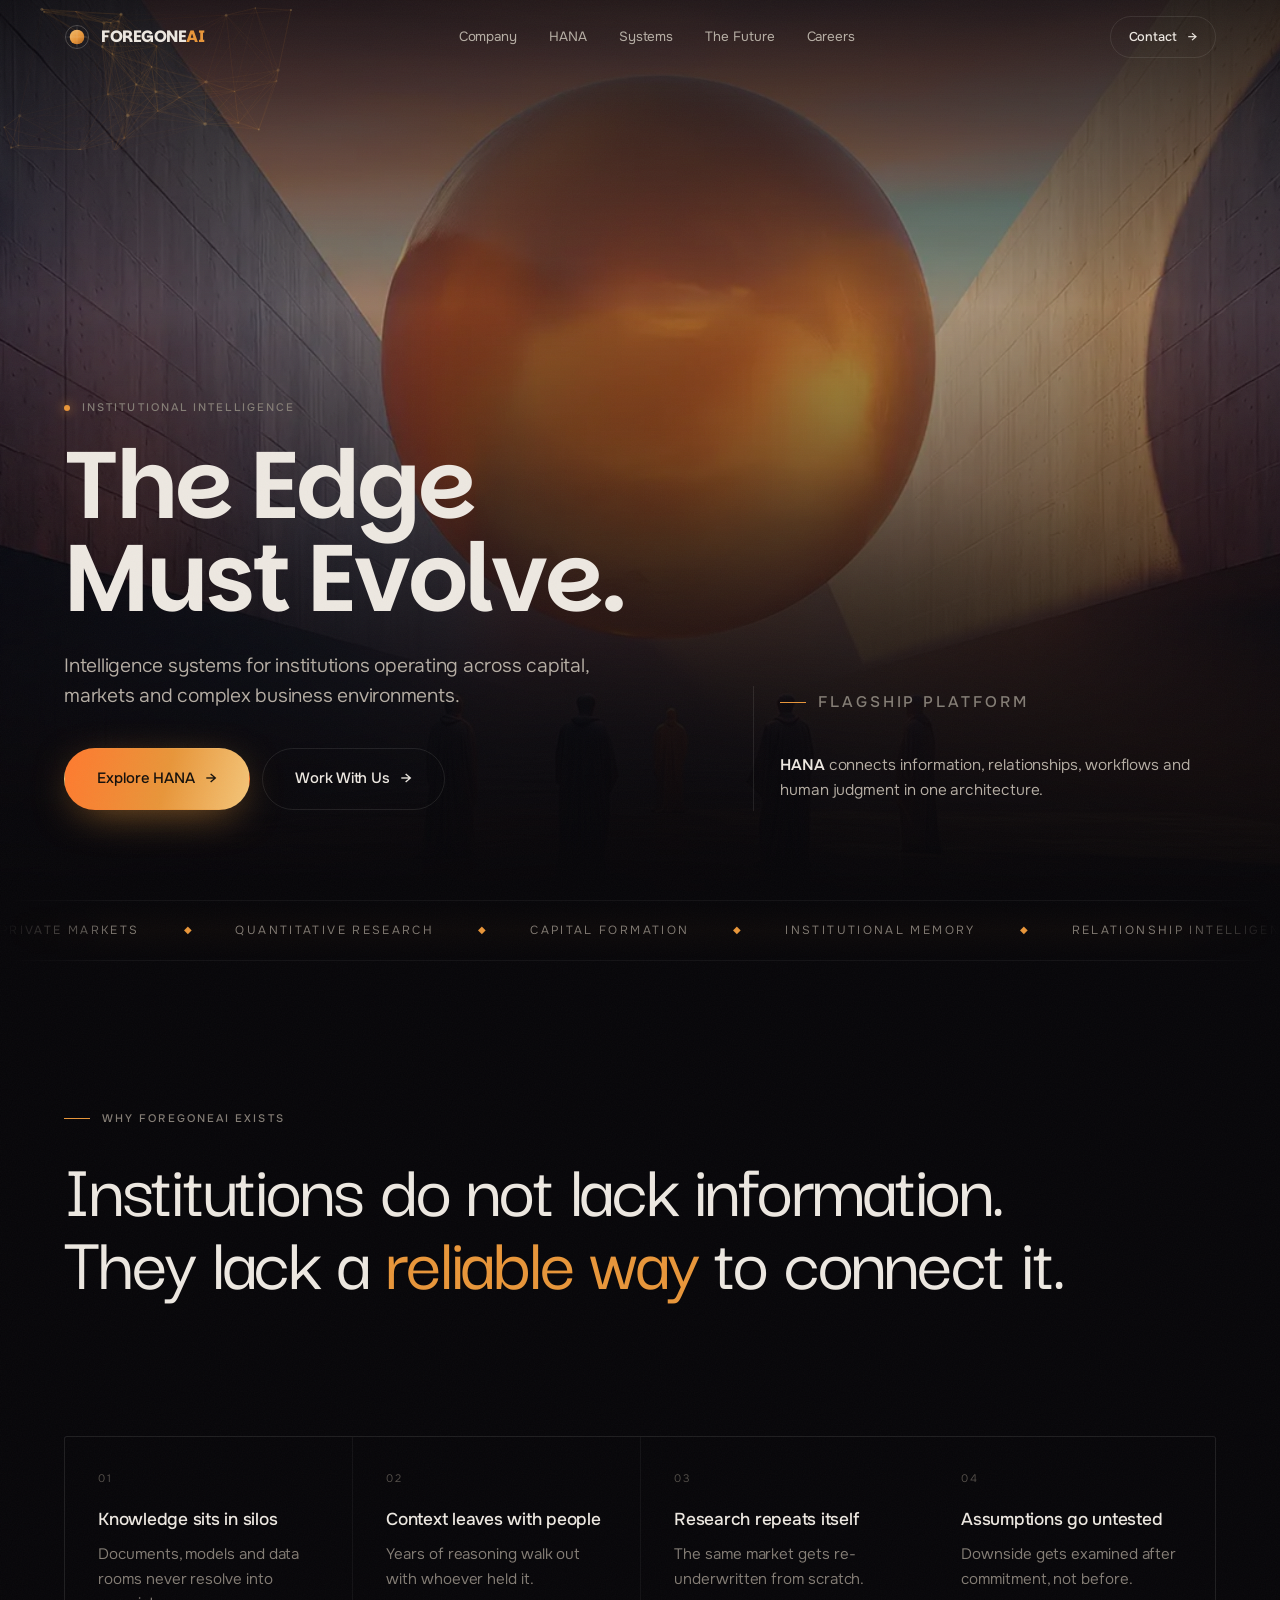
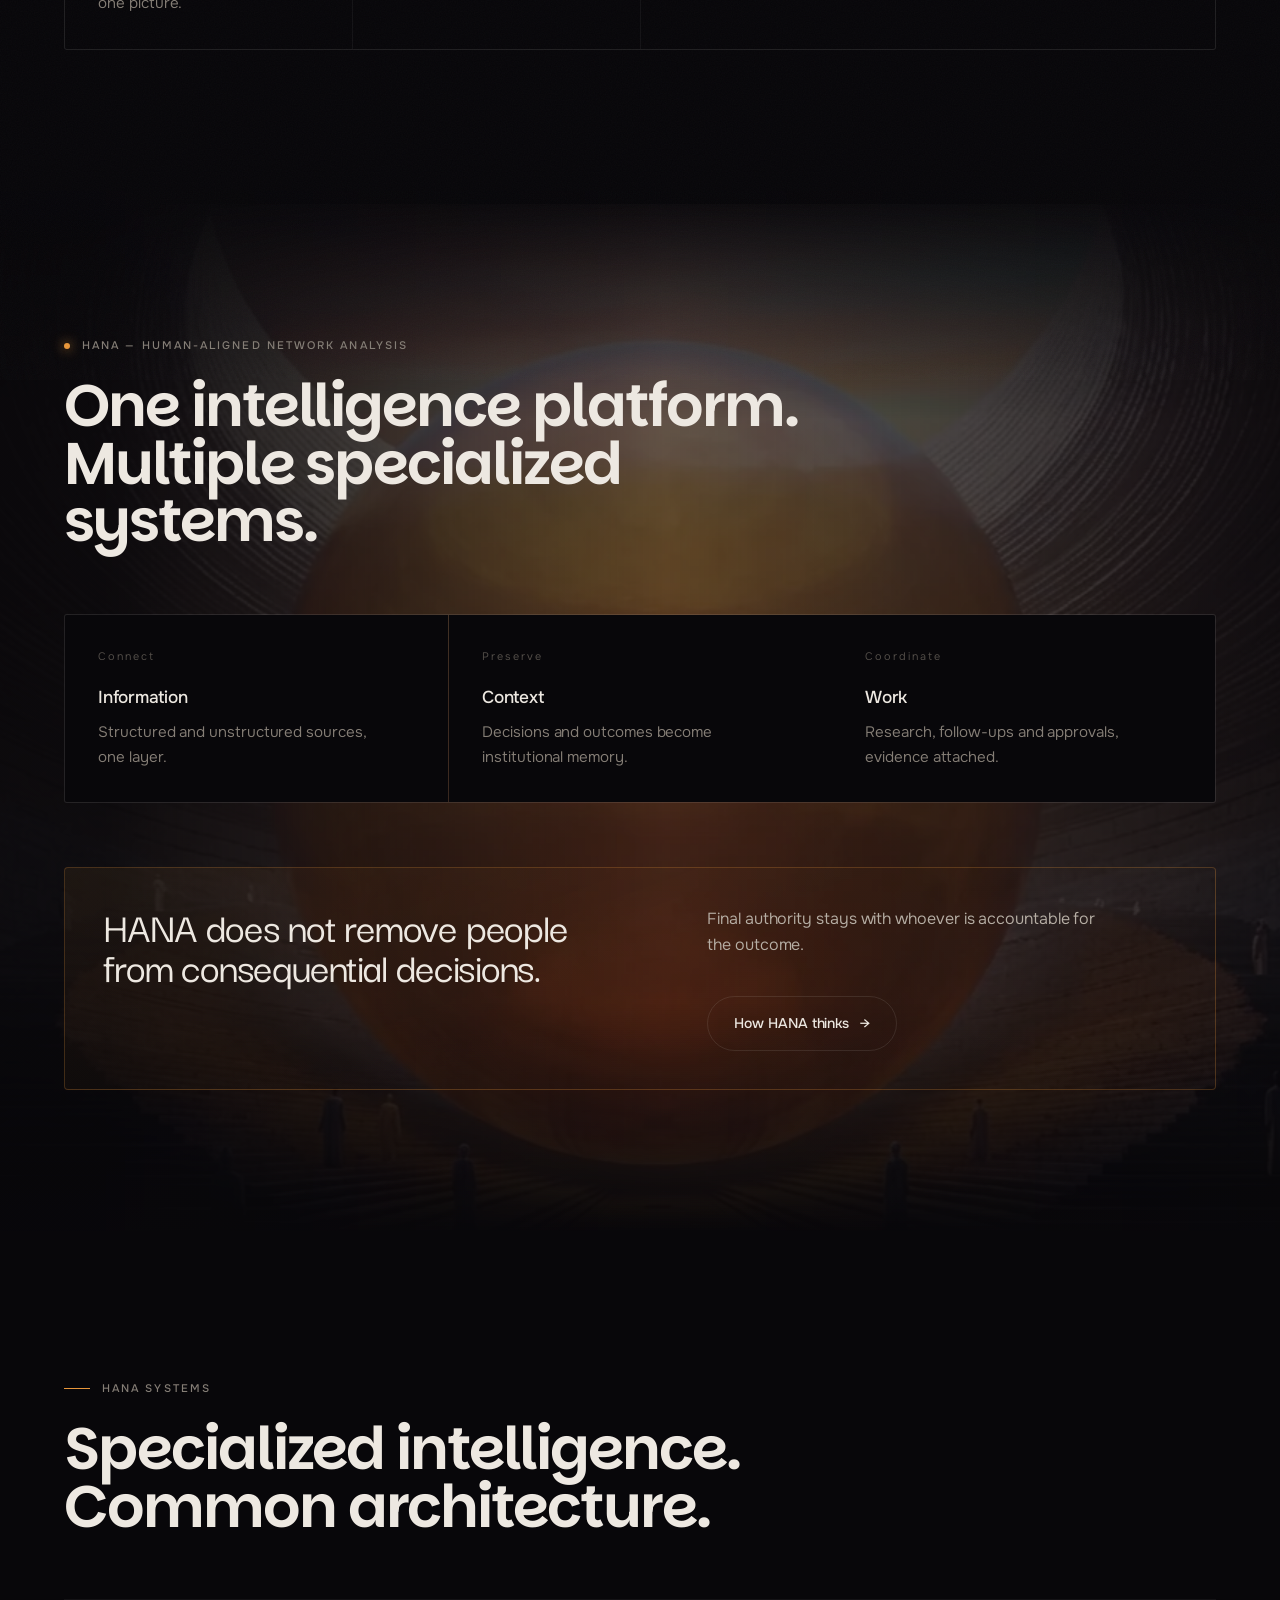
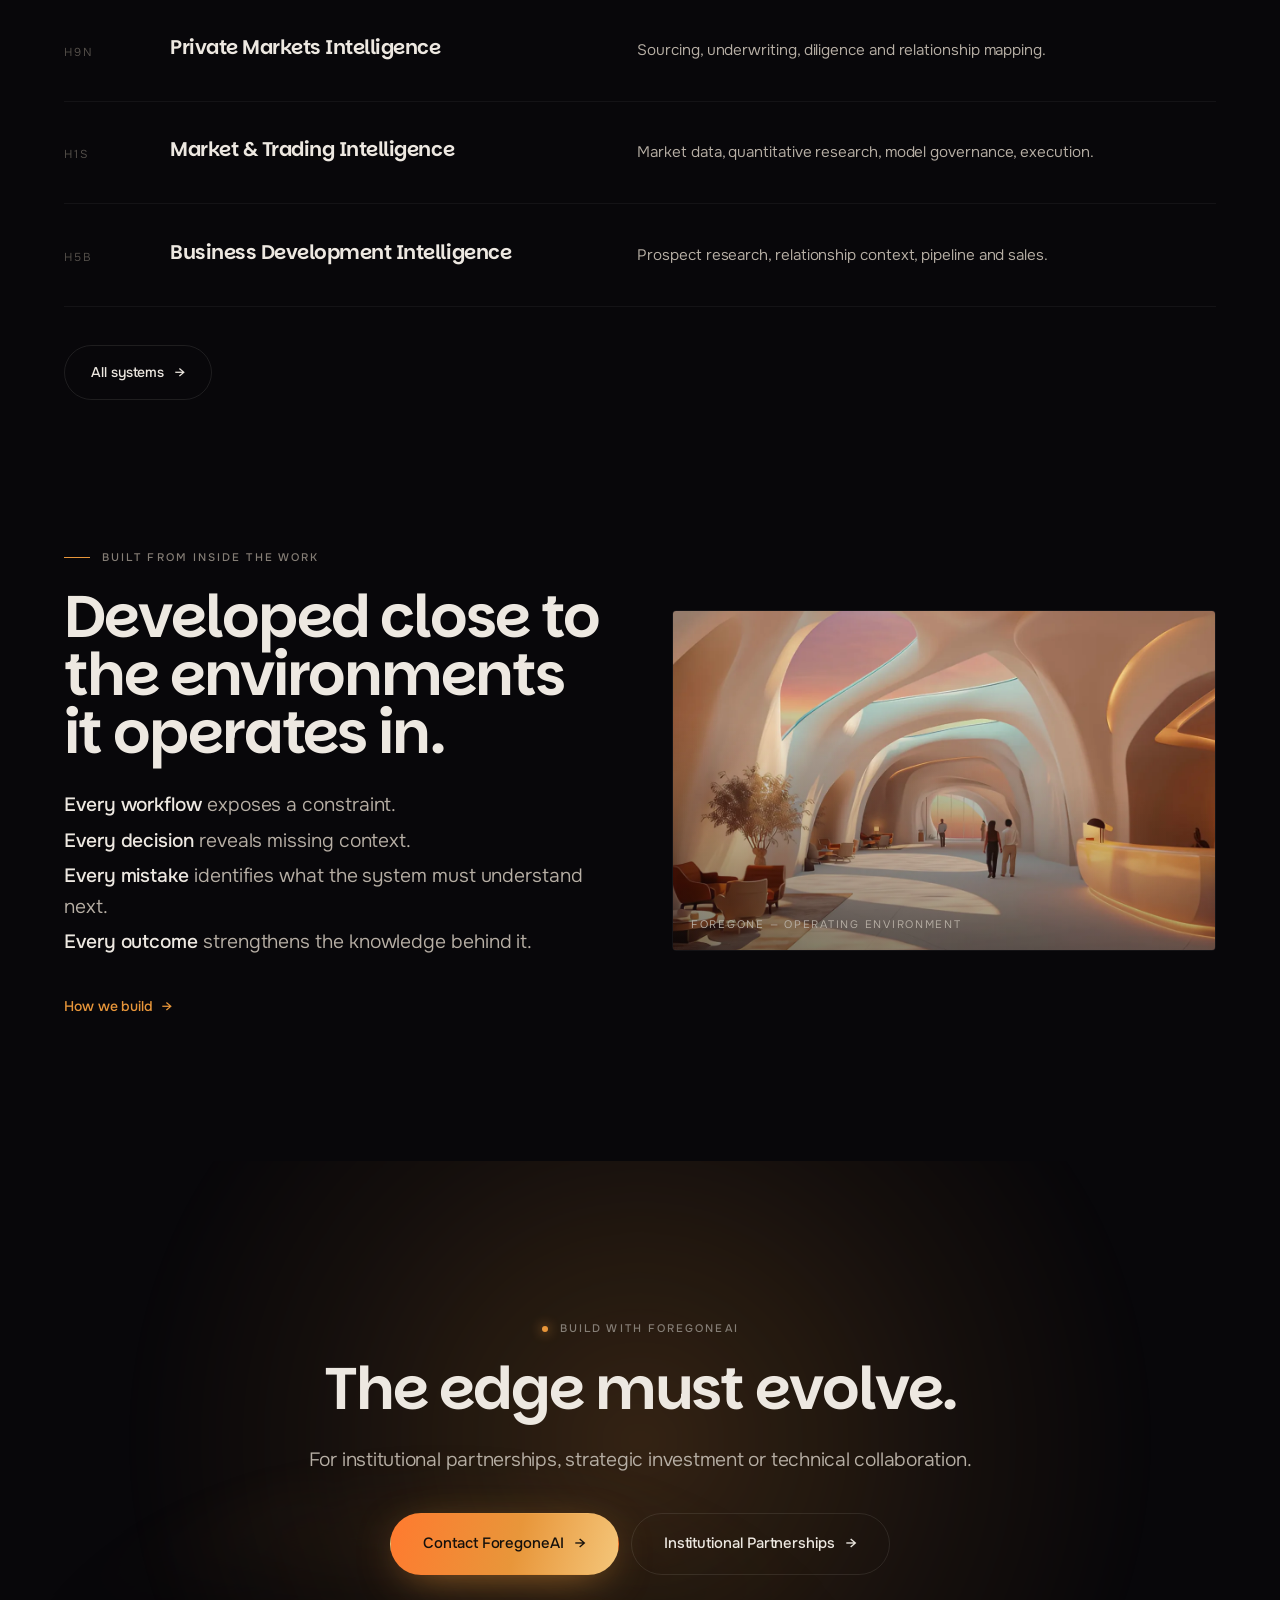
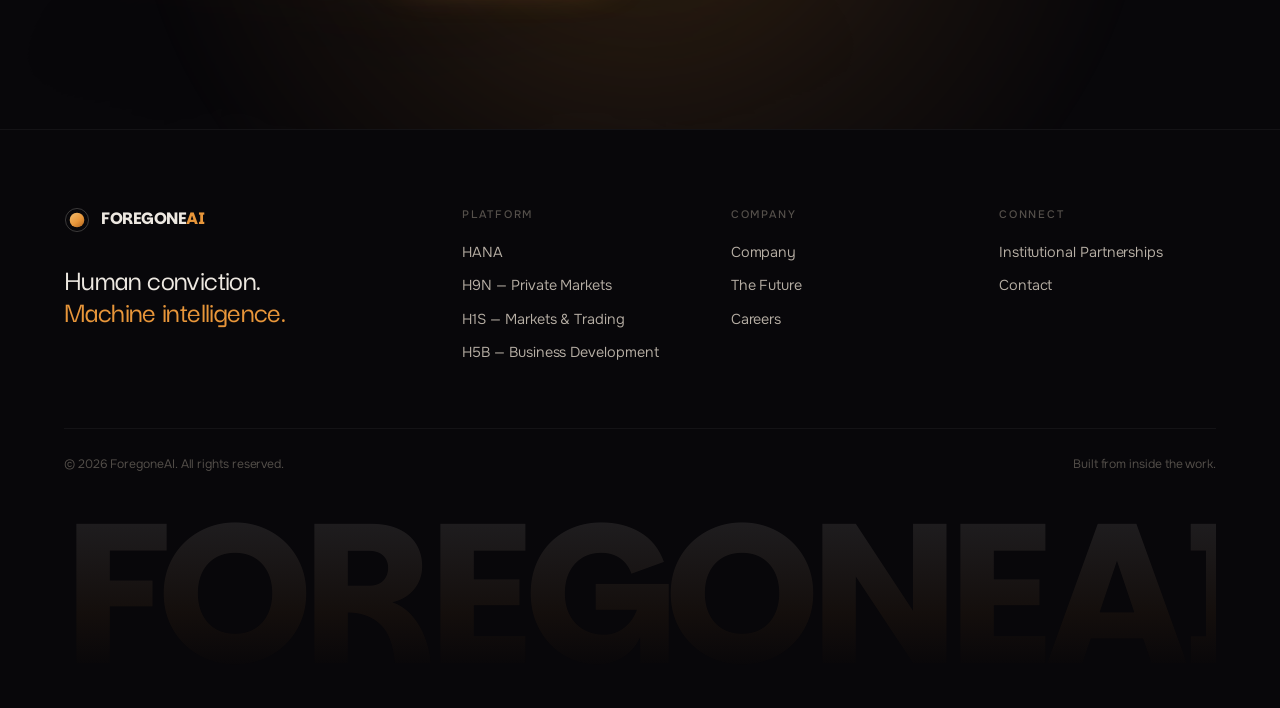
==== site/index.html @ e4e0a8e4 "Add files via upload" ====
<!DOCTYPE html>
<html lang="en">
<head>
<meta charset="utf-8">
<meta name="viewport" content="width=device-width, initial-scale=1">
<title>ForegoneAI — The Edge Must Evolve.</title>
<meta name="description" content="Intelligence systems for institutions operating across capital, markets and complex business environments. HANA is our flagship platform.">
<meta name="theme-color" content="#08070A">
<meta property="og:title" content="ForegoneAI — The Edge Must Evolve.">
<meta property="og:description" content="Intelligence systems for institutions operating across capital, markets and complex business environments. HANA is our flagship platform.">
<meta property="og:type" content="website">
<meta property="og:image" content="assets/img/hero-sphere-poster.webp">
<link rel="icon" href="assets/img/favicon.svg" type="image/svg+xml">
<link rel="preload" href="assets/fonts/Onest-Variable.woff" as="font" type="font/woff" crossorigin>
<link rel="preload" href="assets/fonts/Parkinsans-Variable.woff" as="font" type="font/woff" crossorigin>
<link rel="stylesheet" href="assets/css/main.css">
</head>
<body>
<a class="skip" href="#main">Skip to content</a>
<div class="grain" aria-hidden="true"></div>
<div class="progress" aria-hidden="true"></div>

<header class="nav">
  <div class="wrap nav__in">
    <a class="brand" href="index.html" aria-label="ForegoneAI &mdash; home">
      <svg class="brand__mark" viewBox="0 0 32 32" fill="none" aria-hidden="true">
        <defs>
          <linearGradient id="bm" x1="6" y1="4" x2="26" y2="28" gradientUnits="userSpaceOnUse">
            <stop stop-color="#F4C67A"/><stop offset=".55" stop-color="#E8963A"/><stop offset="1" stop-color="#9A5418"/>
          </linearGradient>
        </defs>
        <circle cx="16" cy="16" r="9" fill="url(#bm)"/>
        <circle cx="16" cy="16" r="14.2" stroke="rgba(237,232,225,.28)" stroke-width="1"/>
        <path d="M1.8 16h28.4M16 1.8v28.4" stroke="rgba(237,232,225,.14)" stroke-width="1"/>
      </svg>
      <span>FOREGONE<em>AI</em></span>
    </a>
    <nav aria-label="Primary">
      <ul class="nav__links">
        <li><a href="company.html">Company</a></li>
        <li><a href="hana.html">HANA</a></li>
        <li><a href="systems.html">Systems</a></li>
        <li><a href="future.html">The Future</a></li>
        <li><a href="careers.html">Careers</a></li>
      </ul>
    </nav>
    <div class="nav__cta">
      <a class="btn btn--sm" href="contact.html">Contact <span class="arw" aria-hidden="true">&rarr;</span></a>
      <button class="burger" aria-label="Open menu" aria-expanded="false" aria-controls="drawer">
        <span></span><span></span>
      </button>
    </div>
  </div>
</header>

<div class="drawer" id="drawer" aria-hidden="true">
  <nav aria-label="Mobile">
    <ul class="drawer__links">
      <li><a href="index.html"><i>01</i> Home</a></li>
      <li><a href="company.html"><i>02</i> Company</a></li>
      <li><a href="hana.html"><i>03</i> HANA</a></li>
      <li><a href="systems.html"><i>04</i> Systems</a></li>
      <li><a href="future.html"><i>05</i> The Future</a></li>
      <li><a href="careers.html"><i>06</i> Careers</a></li>
      <li><a href="contact.html"><i>07</i> Contact</a></li>
    </ul>
  </nav>
  <div class="drawer__foot">
    <span>Human conviction. Machine intelligence.</span>
    <a href="contact.html" class="tlink">Start a conversation <span class="arw">&rarr;</span></a>
  </div>
</div>

<main id="main">

<section class="hero">
  <div class="hero__media">
    <video data-auto muted loop playsinline preload="metadata"
           poster="assets/img/hero-sphere-poster.webp" data-para="0.06" aria-hidden="true">
      <source src="assets/video/hero-sphere.mp4" type="video/mp4">
    </video>
  </div>
  <div class="hero__scrim" aria-hidden="true"></div>
  <canvas class="hero__net" data-net aria-hidden="true"></canvas>

  <div class="hero__in wrap">
    <div class="hero__grid">
      <div>
        <p class="eyebrow eyebrow--dot">Institutional Intelligence</p>
        <h1 class="d1 rv-stack">
          <span class="rv-line"><span>The Edge</span></span>
          <span class="rv-line"><span>Must Evolve.</span></span>
        </h1>
        <p class="lede" data-rv data-rv-delay="0.45">
          Intelligence systems for institutions operating across capital, markets
          and complex business environments.
        </p>
        <div class="btn-row" data-rv data-rv-delay="0.6">
          <a class="btn btn--primary btn--lg" href="hana.html">Explore HANA <span class="arw" aria-hidden="true">&rarr;</span></a>
          <a class="btn btn--lg" href="contact.html">Work With Us <span class="arw" aria-hidden="true">&rarr;</span></a>
        </div>
      </div>
      <aside class="hero__side" data-rv data-rv-delay="0.7">
        <p class="eyebrow">Flagship Platform</p>
        <p><strong>HANA</strong> connects information, relationships, workflows and human judgment in one architecture.</p>
      </aside>
    </div>
  </div>
</section>

<div class="marquee" aria-hidden="true">
  <div class="marquee__track">
    <div>
      <span>Private Markets</span><i>&#9670;</i>
      <span>Quantitative Research</span><i>&#9670;</i>
      <span>Capital Formation</span><i>&#9670;</i>
      <span>Institutional Memory</span><i>&#9670;</i>
      <span>Relationship Intelligence</span><i>&#9670;</i>
      <span>Decision Infrastructure</span><i>&#9670;</i>
    </div>
  </div>
</div>

<section class="section">
  <div class="wrap">
    <p class="eyebrow" data-rv>Why ForegoneAI Exists</p>
    <h2 class="statement" data-rv>
      Institutions do not lack information.<br>
      They lack a <em>reliable way</em> to connect it.
    </h2>
  </div>
</section>

<section class="section section--flush-t">
  <div class="wrap">
    <div class="grid g4 grid--hair" data-rv-stagger="0.05">
      <div class="card" data-rv><span class="card__idx">01</span><h3 class="d4">Knowledge sits in silos</h3><p class="muted">Documents, models and data rooms never resolve into one picture.</p></div>
      <div class="card" data-rv><span class="card__idx">02</span><h3 class="d4">Context leaves with people</h3><p class="muted">Years of reasoning walk out with whoever held it.</p></div>
      <div class="card" data-rv><span class="card__idx">03</span><h3 class="d4">Research repeats itself</h3><p class="muted">The same market gets re-underwritten from scratch.</p></div>
      <div class="card" data-rv><span class="card__idx">04</span><h3 class="d4">Assumptions go untested</h3><p class="muted">Downside gets examined after commitment, not before.</p></div>
    </div>
  </div>
</section>

<section class="band section" id="hana">
  <div class="band__bg" aria-hidden="true">
    <img src="assets/img/sphere-amphitheatre.webp" alt="" data-para="0.09" loading="lazy" decoding="async">
  </div>
  <div class="band__scrim" aria-hidden="true"></div>
  <div class="wrap">
    <div class="sec-head mb-l">
      <p class="eyebrow eyebrow--dot" data-rv>HANA &mdash; Human-Aligned Network Analysis</p>
      <h2 class="d2" data-rv>One intelligence platform.<br>Multiple specialized systems.</h2>
    </div>
    <div class="grid g3 grid--hair" data-rv-stagger="0.07">
      <div class="card" data-rv><span class="card__idx">Connect</span><h3 class="d4">Information</h3><p class="muted">Structured and unstructured sources, one layer.</p></div>
      <div class="card" data-rv><span class="card__idx">Preserve</span><h3 class="d4">Context</h3><p class="muted">Decisions and outcomes become institutional memory.</p></div>
      <div class="card" data-rv><span class="card__idx">Coordinate</span><h3 class="d4">Work</h3><p class="muted">Research, follow-ups and approvals, evidence attached.</p></div>
    </div>
    <div class="panel panel--amber mt-l" data-rv>
      <div class="split split--wide-l split--top">
        <p class="statement" style="font-size:clamp(1.7rem,3.4vw,2.9rem)">
          HANA does not remove people from consequential decisions.
        </p>
        <div>
          <p class="body-lg">Final authority stays with whoever is accountable for the outcome.</p>
          <div class="btn-row"><a class="btn" href="hana.html">How HANA thinks <span class="arw" aria-hidden="true">&rarr;</span></a></div>
        </div>
      </div>
    </div>
  </div>
</section>

<section class="section" id="systems">
  <div class="wrap">
    <div class="sec-head mb-l">
      <p class="eyebrow" data-rv>HANA Systems</p>
      <h2 class="d2" data-rv>Specialized intelligence.<br>Common architecture.</h2>
    </div>
    <div class="rows">
      <a class="row" href="systems.html#h9n" data-rv><span class="row__n">H9N</span><h3>Private Markets Intelligence</h3><p>Sourcing, underwriting, diligence and relationship mapping.</p></a>
      <a class="row" href="systems.html#h1s" data-rv><span class="row__n">H1S</span><h3>Market &amp; Trading Intelligence</h3><p>Market data, quantitative research, model governance, execution.</p></a>
      <a class="row" href="systems.html#h5b" data-rv><span class="row__n">H5B</span><h3>Business Development Intelligence</h3><p>Prospect research, relationship context, pipeline and sales.</p></a>
    </div>
    <div class="btn-row" data-rv><a class="btn" href="systems.html">All systems <span class="arw" aria-hidden="true">&rarr;</span></a></div>
  </div>
</section>

<section class="section section--flush-t">
  <div class="wrap">
    <div class="split split--rev">
      <div data-rv>
        <p class="eyebrow">Built From Inside the Work</p>
        <h2 class="d2">Developed close to the environments it operates in.</h2>
        <div class="lines mt-m">
          <div><b>Every workflow</b> exposes a constraint.</div>
          <div><b>Every decision</b> reveals missing context.</div>
          <div><b>Every mistake</b> identifies what the system must understand next.</div>
          <div><b>Every outcome</b> strengthens the knowledge behind it.</div>
        </div>
        <div class="btn-row"><a class="tlink" href="company.html">How we build <span class="arw">&rarr;</span></a></div>
      </div>
      <figure class="split__media" data-rv="scale">
        <video data-auto muted loop playsinline preload="none" poster="assets/img/atrium-poster.webp" aria-hidden="true">
          <source src="assets/video/atrium.mp4" type="video/mp4">
        </video>
        <figcaption class="media-cap">Foregone &mdash; operating environment</figcaption>
      </figure>
    </div>
  </div>
</section>

<section class="cta">
  <div class="cta__glow" aria-hidden="true"></div>
  <canvas class="cta__field" data-field aria-hidden="true"></canvas>
  <div class="wrap wrap--narrow">
    <p class="eyebrow eyebrow--dot" data-rv style="justify-content:center">Build With ForegoneAI</p>
    <h2 class="d2" data-rv>The edge must evolve.</h2>
    <p class="lede mt-m" data-rv data-rv-delay="0.1">For institutional partnerships, strategic investment or technical collaboration.</p>
    <div class="btn-row" data-rv data-rv-delay="0.18">
      <a class="btn btn--primary btn--lg" href="contact.html">Contact ForegoneAI <span class="arw" aria-hidden="true">&rarr;</span></a>
      <a class="btn btn--lg" href="contact.html#partnership">Institutional Partnerships <span class="arw" aria-hidden="true">&rarr;</span></a>
    </div>
  </div>
</section>

</main>

<footer class="foot">
  <div class="wrap">
    <div class="foot__grid">
      <div>
        <a class="brand" href="index.html">
          <svg class="brand__mark" viewBox="0 0 32 32" fill="none" aria-hidden="true">
            <circle cx="16" cy="16" r="9" fill="url(#bm)"/>
            <circle cx="16" cy="16" r="14.2" stroke="rgba(237,232,225,.28)" stroke-width="1"/>
          </svg>
          <span>FOREGONE<em>AI</em></span>
        </a>
        <p class="foot__tag">Human conviction.<br><em>Machine intelligence.</em></p>
      </div>
      <div>
        <h4>Platform</h4>
        <ul>
          <li><a href="hana.html">HANA</a></li>
          <li><a href="systems.html#h9n">H9N &mdash; Private Markets</a></li>
          <li><a href="systems.html#h1s">H1S &mdash; Markets &amp; Trading</a></li>
          <li><a href="systems.html#h5b">H5B &mdash; Business Development</a></li>
        </ul>
      </div>
      <div>
        <h4>Company</h4>
        <ul>
          <li><a href="company.html">Company</a></li>
          <li><a href="future.html">The Future</a></li>
          <li><a href="careers.html">Careers</a></li>
        </ul>
      </div>
      <div>
        <h4>Connect</h4>
        <ul>
          <li><a href="contact.html#partnership">Institutional Partnerships</a></li>
          <li><a href="contact.html">Contact</a></li>
        </ul>
      </div>
    </div>
    <div class="foot__bar">
      <span>&copy; <span data-year>2026</span> ForegoneAI. All rights reserved.</span>
      <span>Built from inside the work.</span>
    </div>
    <div class="foot__word" aria-hidden="true">FOREGONEAI</div>
  </div>
</footer>

<script src="assets/js/main.js" defer></script>
</body>
</html>
---- site/assets/css/main.css ----
/* ==========================================================================
   ForegoneAI — HANA
   Design system
   ========================================================================== */

/* ---------- Fonts ---------- */
@font-face {
  font-family: "Parkinsans";
  src: url("../fonts/Parkinsans-Variable.woff") format("woff-variations"),
       url("../fonts/Parkinsans-Variable.woff") format("woff");
  font-weight: 300 800;
  font-display: swap;
}
@font-face {
  font-family: "Onest";
  src: url("../fonts/Onest-Variable.woff") format("woff-variations"),
       url("../fonts/Onest-Variable.woff") format("woff");
  font-weight: 100 900;
  font-display: swap;
}
@font-face {
  font-family: "Darker Grotesque";
  src: url("../fonts/DarkerGrotesque-Variable.woff") format("woff-variations"),
       url("../fonts/DarkerGrotesque-Variable.woff") format("woff");
  font-weight: 300 900;
  font-display: swap;
}

/* ---------- Tokens ---------- */
:root {
  /* surfaces */
  --bg:          #08070A;
  --bg-1:        #0C0A0D;
  --bg-2:        #12100F;
  --bg-raise:    #17141A;
  --line:        rgba(237, 232, 225, 0.10);
  --line-soft:   rgba(237, 232, 225, 0.055);
  --glass:       rgba(237, 232, 225, 0.028);

  /* ink */
  --ink:         #EDE8E1;
  --ink-2:       #B7AFA5;
  --ink-3:       #857E76;
  --ink-4:       #55504B;

  /* accents pulled from the HANA renders */
  --amber:       #E8963A;
  --amber-hot:   #FF7A2F;
  --amber-soft:  #F4C67A;
  --amber-deep:  #9A5418;
  --dusk-teal:   #79C3BD;
  --dusk-rose:   #E5A3AE;
  --concrete:    #8A857E;

  --amber-glow:  0 0 0 1px rgba(232,150,58,.28), 0 8px 40px -8px rgba(232,150,58,.35);

  /* type */
  --f-display: "Parkinsans", "Helvetica Neue", Arial, sans-serif;
  --f-body:    "Onest", "Helvetica Neue", Arial, sans-serif;
  --f-alt:     "Darker Grotesque", "Onest", sans-serif;

  /* rhythm */
  --gutter: clamp(20px, 5vw, 64px);
  --maxw: 1320px;
  --sec-y: clamp(84px, 11vw, 172px);

  /* motion */
  --e-out: cubic-bezier(.16, 1, .3, 1);
  --e-io:  cubic-bezier(.65, .05, .36, 1);
}

/* ---------- Reset ---------- */
*, *::before, *::after { box-sizing: border-box; }
* { margin: 0; padding: 0; }
html {
  scroll-behavior: smooth;
  -webkit-text-size-adjust: 100%;
}
body {
  background: var(--bg);
  color: var(--ink);
  font-family: var(--f-body);
  font-size: clamp(15px, 1.02vw, 17px);
  line-height: 1.62;
  font-weight: 350;
  letter-spacing: -0.005em;
  -webkit-font-smoothing: antialiased;
  -moz-osx-font-smoothing: grayscale;
  overflow-x: hidden;
  text-rendering: optimizeLegibility;
}
img, video, canvas, svg { display: block; max-width: 100%; }
a { color: inherit; text-decoration: none; }
button, input, textarea, select { font: inherit; color: inherit; }
::selection { background: var(--amber); color: #0A0806; }

/* Focus */
:focus-visible {
  outline: 2px solid var(--amber);
  outline-offset: 3px;
  border-radius: 2px;
}

/* Scrollbar */
::-webkit-scrollbar { width: 10px; }
::-webkit-scrollbar-track { background: var(--bg); }
::-webkit-scrollbar-thumb {
  background: #241F1B;
  border: 3px solid var(--bg);
  border-radius: 10px;
}
::-webkit-scrollbar-thumb:hover { background: var(--amber-deep); }

/* ---------- Layout ---------- */
.wrap {
  width: 100%;
  max-width: var(--maxw);
  margin-inline: auto;
  padding-inline: var(--gutter);
}
.wrap--narrow { max-width: 940px; }
.section { padding-block: var(--sec-y); position: relative; }
.section--tight { padding-block: clamp(56px, 7vw, 104px); }
.section--flush-t { padding-top: 0; }
.section--flush-b { padding-bottom: 0; }
.hr {
  height: 1px;
  background: var(--line-soft);
  border: 0;
}

/* ---------- Typography ---------- */
.display,
h1, h2, h3 {
  font-family: var(--f-display);
  font-weight: 600;
  line-height: 0.98;
  letter-spacing: -0.035em;
  text-wrap: balance;
}
.d1 { font-size: clamp(2.9rem, 7.4vw, 6.4rem); font-weight: 600; }
.d2 { font-size: clamp(2.1rem, 4.6vw, 3.85rem); }
.d3 { font-size: clamp(1.55rem, 2.6vw, 2.25rem); letter-spacing: -0.028em; line-height: 1.06; }
.d4 {
  font-family: var(--f-body);
  font-size: clamp(1.05rem, 1.35vw, 1.2rem);
  font-weight: 500;
  letter-spacing: -0.015em;
  line-height: 1.3;
}

.lede {
  font-size: clamp(1.06rem, 1.5vw, 1.32rem);
  line-height: 1.55;
  color: var(--ink-2);
  font-weight: 340;
  letter-spacing: -0.012em;
  text-wrap: pretty;
}
.body-lg { font-size: clamp(1rem, 1.15vw, 1.09rem); color: var(--ink-2); }
p { color: var(--ink-2); text-wrap: pretty; }
p + p { margin-top: 1.05em; }
.ink   { color: var(--ink); }
.muted { color: var(--ink-3); }
strong, b { color: var(--ink); font-weight: 600; }

/* statement type — Darker Grotesque, very large */
.statement {
  font-family: var(--f-alt);
  font-weight: 500;
  font-size: clamp(2.4rem, 6.2vw, 5.4rem);
  line-height: 0.92;
  letter-spacing: -0.028em;
  color: var(--ink);
  text-wrap: balance;
}
.statement em {
  font-style: normal;
  color: var(--amber);
}

/* eyebrow / section index */
.eyebrow {
  display: inline-flex;
  align-items: center;
  gap: 12px;
  font-family: var(--f-body);
  font-size: 0.685rem;
  font-weight: 500;
  letter-spacing: 0.19em;
  text-transform: uppercase;
  color: var(--ink-3);
  margin-bottom: 22px;
}
.eyebrow::before {
  content: "";
  width: 26px; height: 1px;
  background: var(--amber);
  flex: none;
}
.eyebrow--dot::before {
  width: 6px; height: 6px;
  border-radius: 50%;
  background: var(--amber);
  box-shadow: 0 0 12px var(--amber);
  animation: pulse 2.6s var(--e-io) infinite;
}
@keyframes pulse {
  0%,100% { opacity: 1; transform: scale(1); }
  50%     { opacity: .45; transform: scale(.8); }
}

.sec-head { max-width: 78ch; }
.sec-head .d2 + .lede { margin-top: 22px; }

/* ---------- Buttons ---------- */
.btn {
  --pad: 15px 26px;
  position: relative;
  display: inline-flex;
  align-items: center;
  gap: 11px;
  padding: var(--pad);
  border-radius: 100px;
  border: 1px solid var(--line);
  font-size: 0.875rem;
  font-weight: 500;
  letter-spacing: -0.005em;
  color: var(--ink);
  background: transparent;
  cursor: pointer;
  overflow: hidden;
  isolation: isolate;
  transition: color .45s var(--e-out), border-color .45s var(--e-out), transform .45s var(--e-out);
  white-space: nowrap;
}
.btn::after {
  content: "";
  position: absolute; inset: 0;
  z-index: -1;
  background: linear-gradient(105deg, var(--amber-hot), var(--amber) 55%, var(--amber-soft));
  transform: translateY(101%);
  transition: transform .55s var(--e-out);
}
.btn:hover { color: #14100C; border-color: transparent; }
.btn:hover::after { transform: translateY(0); }
.btn:active { transform: scale(.975); }
.btn .arw { transition: transform .45s var(--e-out); }
.btn:hover .arw { transform: translateX(4px); }

.btn--primary {
  color: #14100C;
  border-color: transparent;
  background: linear-gradient(105deg, var(--amber-hot), var(--amber) 55%, var(--amber-soft));
  box-shadow: 0 10px 44px -14px rgba(232,150,58,.75);
}
.btn--primary::after {
  background: var(--ink);
  transform: translateY(101%);
}
.btn--primary:hover { color: #0A0806; }
.btn--lg { --pad: 18px 32px; font-size: 0.93rem; }
.btn--sm { --pad: 10px 18px; font-size: 0.8rem; }

.btn-row {
  display: flex;
  flex-wrap: wrap;
  gap: 12px;
  margin-top: 38px;
}

/* text link with underline sweep */
.tlink {
  display: inline-flex;
  align-items: center;
  gap: 9px;
  font-size: .875rem;
  font-weight: 500;
  color: var(--amber);
  padding-bottom: 3px;
  background-image: linear-gradient(var(--amber), var(--amber));
  background-size: 0% 1px;
  background-repeat: no-repeat;
  background-position: 0 100%;
  transition: background-size .5s var(--e-out);
}
.tlink:hover { background-size: 100% 1px; }
.tlink .arw { transition: transform .4s var(--e-out); }
.tlink:hover .arw { transform: translateX(4px); }

/* ---------- Grain + vignette overlays ---------- */
.grain {
  position: fixed;
  inset: -120%;
  z-index: 9998;
  pointer-events: none;
  opacity: .028;
  background-image: url("data:image/svg+xml,%3Csvg xmlns='http://www.w3.org/2000/svg' width='220' height='220'%3E%3Cfilter id='n'%3E%3CfeTurbulence type='fractalNoise' baseFrequency='.82' numOctaves='3' stitchTiles='stitch'/%3E%3C/filter%3E%3Crect width='100%25' height='100%25' filter='url(%23n)'/%3E%3C/svg%3E");
  animation: grainShift 7s steps(6) infinite;
  will-change: transform;
}
@keyframes grainShift {
  0%   { transform: translate(0,0); }
  20%  { transform: translate(-3%, 2%); }
  40%  { transform: translate(2%, -3%); }
  60%  { transform: translate(-2%, -2%); }
  80%  { transform: translate(3%, 1%); }
  100% { transform: translate(0,0); }
}

/* ---------- Progress bar ---------- */
.progress {
  position: fixed;
  top: 0; left: 0;
  height: 2px; width: 100%;
  transform-origin: 0 50%;
  transform: scaleX(0);
  background: linear-gradient(90deg, var(--amber-deep), var(--amber), var(--amber-soft));
  z-index: 900;
}

/* ==========================================================================
   Nav
   ========================================================================== */
.nav {
  position: fixed;
  inset: 0 0 auto 0;
  z-index: 800;
  transition: background .5s var(--e-out), border-color .5s var(--e-out), backdrop-filter .5s;
  border-bottom: 1px solid transparent;
}
.nav.is-stuck {
  background: rgba(8, 7, 10, 0.72);
  backdrop-filter: blur(18px) saturate(140%);
  -webkit-backdrop-filter: blur(18px) saturate(140%);
  border-bottom-color: var(--line-soft);
}
.nav__in {
  display: flex;
  align-items: center;
  justify-content: space-between;
  gap: 24px;
  height: 74px;
}
.brand {
  display: inline-flex;
  align-items: center;
  gap: 11px;
  font-family: var(--f-display);
  font-weight: 700;
  font-size: 1.03rem;
  letter-spacing: -0.03em;
  flex: none;
}
.brand__mark { width: 26px; height: 26px; flex: none; }
.brand__mark circle, .brand__mark path { transition: opacity .6s var(--e-out); }
.brand:hover .brand__mark { animation: spinMark 1.1s var(--e-out); }
@keyframes spinMark { to { transform: rotate(180deg); } }
.brand em { font-style: normal; color: var(--amber); }

.nav__links {
  display: flex;
  align-items: center;
  gap: 2px;
  list-style: none;
}
.nav__links a {
  position: relative;
  display: block;
  padding: 9px 15px;
  font-size: .84rem;
  font-weight: 400;
  color: var(--ink-2);
  border-radius: 100px;
  transition: color .35s var(--e-out), background .35s var(--e-out);
}
.nav__links a:hover { color: var(--ink); background: var(--glass); }
.nav__links a.is-active { color: var(--ink); }
.nav__links a.is-active::after {
  content: "";
  position: absolute;
  left: 15px; right: 15px; bottom: 2px;
  height: 1px;
  background: var(--amber);
}
.nav__cta { display: flex; align-items: center; gap: 10px; flex: none; }

.burger {
  display: none;
  width: 42px; height: 42px;
  border: 1px solid var(--line);
  border-radius: 50%;
  background: transparent;
  cursor: pointer;
  position: relative;
}
.burger span {
  position: absolute;
  left: 12px; right: 12px;
  height: 1.2px;
  background: var(--ink);
  transition: transform .45s var(--e-out), opacity .3s;
}
.burger span:nth-child(1) { top: 17px; }
.burger span:nth-child(2) { top: 23px; }
body.menu-open .burger span:nth-child(1) { transform: translateY(3px) rotate(45deg); }
body.menu-open .burger span:nth-child(2) { transform: translateY(-3px) rotate(-45deg); }

/* mobile drawer */
.drawer {
  position: fixed;
  inset: 0;
  z-index: 790;
  background: var(--bg);
  padding: 100px var(--gutter) 40px;
  display: flex;
  flex-direction: column;
  justify-content: space-between;
  clip-path: inset(0 0 100% 0);
  transition: clip-path .7s var(--e-out);
  overflow-y: auto;
}
body.menu-open .drawer { clip-path: inset(0 0 0 0); }
body.menu-open { overflow: hidden; }
.drawer__links { list-style: none; }
.drawer__links li { overflow: hidden; border-bottom: 1px solid var(--line-soft); }
.drawer__links a {
  display: flex;
  align-items: baseline;
  gap: 14px;
  padding: 16px 0;
  font-family: var(--f-display);
  font-size: clamp(1.7rem, 8vw, 2.5rem);
  font-weight: 600;
  letter-spacing: -0.035em;
  transform: translateY(110%);
  transition: transform .7s var(--e-out), color .3s;
}
.drawer__links a:hover { color: var(--amber); }
.drawer__links a i {
  font-style: normal;
  font-family: var(--f-body);
  font-size: .68rem;
  letter-spacing: .16em;
  color: var(--ink-4);
}
body.menu-open .drawer__links a { transform: translateY(0); }
body.menu-open .drawer__links li:nth-child(1) a { transition-delay: .08s; }
body.menu-open .drawer__links li:nth-child(2) a { transition-delay: .14s; }
body.menu-open .drawer__links li:nth-child(3) a { transition-delay: .20s; }
body.menu-open .drawer__links li:nth-child(4) a { transition-delay: .26s; }
body.menu-open .drawer__links li:nth-child(5) a { transition-delay: .32s; }
body.menu-open .drawer__links li:nth-child(6) a { transition-delay: .38s; }
body.menu-open .drawer__links li:nth-child(7) a { transition-delay: .44s; }
.drawer__foot {
  margin-top: 40px;
  display: flex; flex-wrap: wrap; gap: 16px;
  justify-content: space-between; align-items: center;
  font-size: .78rem; color: var(--ink-3);
}

/* ==========================================================================
   Hero
   ========================================================================== */
.hero {
  position: relative;
  min-height: 100svh;
  display: flex;
  align-items: flex-end;
  padding-bottom: clamp(48px, 7vw, 96px);
  padding-top: 130px;
  overflow: hidden;
  isolation: isolate;
}
.hero--sub { min-height: 74svh; }

.hero__media {
  position: absolute;
  inset: 0;
  z-index: -3;
  overflow: hidden;
}
.hero__media video,
.hero__media img {
  width: 100%; height: 100%;
  object-fit: cover;
  transform: scale(1.06);
  will-change: transform;
}
.hero__scrim {
  position: absolute;
  inset: 0;
  z-index: -2;
  background:
    linear-gradient(180deg, rgba(8,7,10,.86) 0%, rgba(8,7,10,.32) 34%, rgba(8,7,10,.72) 72%, var(--bg) 100%),
    radial-gradient(120% 80% at 50% 100%, rgba(8,7,10,.86), transparent 62%);
}
.hero__net {
  position: absolute;
  inset: 0;
  z-index: -1;
  opacity: .5;
  pointer-events: none;
}

.hero__in { width: 100%; position: relative; z-index: 1; }
.hero__grid {
  display: grid;
  grid-template-columns: minmax(0, 1.35fr) minmax(0, 1fr);
  gap: clamp(28px, 5vw, 72px);
  align-items: end;
}
.hero .d1 { margin-bottom: 26px; }
.hero .lede { max-width: 46ch; }
.hero__side {
  padding-bottom: 8px;
  border-left: 1px solid var(--line);
  padding-left: 26px;
}
.hero__side p { font-size: .96rem; }

/* headline char/word reveal.
   The overflow box needs room below the baseline or descenders (g, y, p, j)
   get sliced off — pad the box, then pull the space back with a negative margin
   so the visual line spacing is unchanged. */
.rv-line {
  display: block;
  overflow: hidden;
  padding-bottom: 0.16em;
  margin-bottom: -0.16em;
}
.rv-line > span {
  display: block;
  transform: translateY(125%);
  transition: transform 1.05s var(--e-out);
}
.rv-ready .rv-line > span { transform: translateY(0); }
.rv-line:nth-child(2) > span { transition-delay: .09s; }
.rv-line:nth-child(3) > span { transition-delay: .18s; }

/* ==========================================================================
   Reveal on scroll
   ========================================================================== */
[data-rv] {
  opacity: 0;
  transform: translateY(26px);
  transition: opacity .95s var(--e-out), transform .95s var(--e-out);
  will-change: opacity, transform;
}
[data-rv].in { opacity: 1; transform: none; }
[data-rv="fade"] { transform: none; }
[data-rv="left"]  { transform: translateX(-28px); }
[data-rv="right"] { transform: translateX(28px); }
[data-rv="scale"] { transform: scale(.96); }
[data-rv="clip"] {
  opacity: 1;
  transform: none;
  clip-path: inset(0 100% 0 0);
  transition: clip-path 1.15s var(--e-out);
}
[data-rv="clip"].in { clip-path: inset(0 0 0 0); }

/* ==========================================================================
   Marquee
   ========================================================================== */
.marquee {
  --dur: 46s;
  position: relative;
  overflow: hidden;
  border-block: 1px solid var(--line-soft);
  padding-block: 20px;
  background: linear-gradient(180deg, transparent, rgba(232,150,58,.028), transparent);
  -webkit-mask-image: linear-gradient(90deg, transparent, #000 9%, #000 91%, transparent);
  mask-image: linear-gradient(90deg, transparent, #000 9%, #000 91%, transparent);
}
.marquee__track {
  display: flex;
  width: max-content;
  animation: slide var(--dur) linear infinite;
}
.marquee:hover .marquee__track { animation-play-state: paused; }
.marquee__track > div {
  display: flex;
  align-items: center;
  gap: 44px;
  padding-right: 44px;
}
.marquee span {
  font-family: var(--f-body);
  font-size: .74rem;
  letter-spacing: .2em;
  text-transform: uppercase;
  color: var(--ink-3);
  white-space: nowrap;
}
.marquee i {
  font-style: normal;
  color: var(--amber);
  font-size: .6rem;
}
@keyframes slide { to { transform: translateX(-50%); } }

/* ==========================================================================
   Cards / grids
   ========================================================================== */
.grid { display: grid; gap: 1px; }
.g2 { grid-template-columns: repeat(2, minmax(0,1fr)); }
.g3 { grid-template-columns: repeat(3, minmax(0,1fr)); }
.g4 { grid-template-columns: repeat(4, minmax(0,1fr)); }
.grid--gap { gap: clamp(16px, 2vw, 26px); }

/* hairline grid: cells separated by 1px lines */
.grid--hair {
  background: var(--line-soft);
  border: 1px solid var(--line-soft);
  border-radius: 3px;
  overflow: hidden;
}
.grid--hair > * { background: var(--bg); }

.card {
  position: relative;
  padding: clamp(24px, 2.6vw, 38px);
  background: var(--bg);
  overflow: hidden;
  isolation: isolate;
  transition: background .55s var(--e-out);
}
.card::before {
  content: "";
  position: absolute;
  inset: 0;
  z-index: -1;
  background: radial-gradient(420px circle at var(--mx, 50%) var(--my, 0%), rgba(232,150,58,.09), transparent 62%);
  opacity: 0;
  transition: opacity .5s var(--e-out);
}
.card:hover::before { opacity: 1; }
.card__idx {
  font-family: var(--f-body);
  font-size: .68rem;
  letter-spacing: .18em;
  color: var(--ink-4);
  margin-bottom: 20px;
  display: block;
}
.card h3 { margin-bottom: 12px; }
.card p { font-size: .945rem; }
/* label-only card — no body copy, taller, title sits at the bottom */
.card--label {
  display: flex;
  flex-direction: column;
  justify-content: space-between;
  min-height: clamp(150px, 15vw, 200px);
}
.card--label .card__idx { margin-bottom: 0; }
.card--label h3 {
  margin-bottom: 0;
  font-family: var(--f-display);
  font-size: clamp(1.05rem, 1.5vw, 1.32rem);
  font-weight: 600;
  letter-spacing: -0.028em;
  line-height: 1.05;
  text-wrap: balance;
}
.card__ico {
  width: 34px; height: 34px;
  margin-bottom: 22px;
  color: var(--amber);
}

/* bordered/rounded variant */
.panel {
  border: 1px solid var(--line);
  border-radius: 4px;
  background: linear-gradient(180deg, var(--glass), transparent 60%);
  padding: clamp(24px, 3vw, 42px);
}
.panel--amber {
  border-color: rgba(232,150,58,.24);
  background: linear-gradient(160deg, rgba(232,150,58,.075), rgba(232,150,58,.01) 55%);
}

/* ---------- Split (text + media) ---------- */
.split {
  display: grid;
  grid-template-columns: repeat(2, minmax(0,1fr));
  gap: clamp(32px, 5vw, 88px);
  align-items: center;
}
.split--top { align-items: start; }
.split--wide-l { grid-template-columns: minmax(0,1.15fr) minmax(0,1fr); }
.split--wide-r { grid-template-columns: minmax(0,1fr) minmax(0,1.15fr); }
.split__media {
  position: relative;
  border-radius: 4px;
  overflow: hidden;
  border: 1px solid var(--line-soft);
}
.split__media img, .split__media video {
  width: 100%;
  aspect-ratio: 16 / 10;
  object-fit: cover;
  transform: scale(1.03);
  transition: transform 1.3s var(--e-out);
}
.split__media:hover img, .split__media:hover video { transform: scale(1.09); }
.split__media::after {
  content: "";
  position: absolute; inset: 0;
  background: linear-gradient(190deg, transparent 45%, rgba(8,7,10,.55));
  pointer-events: none;
}
.media-cap {
  position: absolute;
  left: 18px; bottom: 16px;
  z-index: 2;
  font-size: .68rem;
  letter-spacing: .16em;
  text-transform: uppercase;
  color: var(--ink-2);
}

/* ---------- Feature list w/ amber tick ---------- */
.ticks { list-style: none; display: grid; gap: 2px; }
.ticks li {
  position: relative;
  display: flex;
  gap: 14px;
  align-items: flex-start;
  padding: 13px 0;
  border-bottom: 1px solid var(--line-soft);
  font-size: .95rem;
  color: var(--ink-2);
  transition: color .4s var(--e-out), padding-left .4s var(--e-out);
}
.ticks li:hover { color: var(--ink); padding-left: 6px; }
.ticks li::before {
  content: "";
  flex: none;
  width: 6px; height: 6px;
  margin-top: 9px;
  border-radius: 50%;
  background: var(--amber);
  opacity: .55;
  transition: opacity .4s, box-shadow .4s;
}
.ticks li:hover::before { opacity: 1; box-shadow: 0 0 10px var(--amber); }
.ticks--2 { grid-template-columns: repeat(2, minmax(0,1fr)); column-gap: 40px; }

/* ---------- Numbered principle rows ---------- */
.rows { border-top: 1px solid var(--line-soft); }
.row {
  display: grid;
  grid-template-columns: 68px minmax(0, 1fr) minmax(0, 1.35fr);
  gap: clamp(16px, 3vw, 48px);
  align-items: start;
  padding-block: clamp(24px, 3vw, 40px);
  border-bottom: 1px solid var(--line-soft);
  position: relative;
  transition: background .5s var(--e-out);
}
.row::after {
  content: "";
  position: absolute;
  left: 0; bottom: -1px;
  height: 1px; width: 0;
  background: var(--amber);
  transition: width .8s var(--e-out);
}
.row:hover::after { width: 100%; }
.row__n {
  font-family: var(--f-body);
  font-size: .72rem;
  letter-spacing: .16em;
  color: var(--ink-4);
  padding-top: 6px;
}
.row h3 { font-size: clamp(1.1rem, 1.55vw, 1.35rem); letter-spacing: -0.025em; }
.row p { font-size: .95rem; }

/* ---------- Stats ---------- */
.stats {
  display: grid;
  grid-template-columns: repeat(4, minmax(0,1fr));
  gap: 1px;
  background: var(--line-soft);
  border-block: 1px solid var(--line-soft);
}
.stats > div { background: var(--bg); padding: clamp(22px, 2.6vw, 34px); }
.stat__v {
  font-family: var(--f-display);
  font-size: clamp(1.9rem, 3.4vw, 3rem);
  font-weight: 600;
  letter-spacing: -0.04em;
  line-height: 1;
  color: var(--ink);
  margin-bottom: 10px;
}
.stat__v em { font-style: normal; color: var(--amber); }
.stat__k {
  font-size: .72rem;
  letter-spacing: .15em;
  text-transform: uppercase;
  color: var(--ink-3);
}

/* ==========================================================================
   System cards (H9N / H1S / H5B)
   ========================================================================== */
.sys {
  position: relative;
  display: grid;
  grid-template-columns: minmax(0, 300px) minmax(0, 1fr);
  gap: clamp(24px, 4vw, 64px);
  padding-block: clamp(40px, 5vw, 76px);
  border-top: 1px solid var(--line-soft);
}
.sys__code {
  font-family: var(--f-display);
  font-size: clamp(3rem, 7vw, 5.6rem);
  font-weight: 700;
  line-height: .85;
  letter-spacing: -0.05em;
  background: linear-gradient(160deg, var(--ink) 8%, var(--amber) 58%, var(--amber-deep));
  -webkit-background-clip: text;
  background-clip: text;
  color: transparent;
  margin-bottom: 14px;
}
.sys__tag {
  font-size: .72rem;
  letter-spacing: .17em;
  text-transform: uppercase;
  color: var(--ink-3);
}
.sys__status {
  display: inline-flex;
  align-items: center;
  gap: 8px;
  margin-top: 20px;
  padding: 6px 13px;
  border: 1px solid var(--line);
  border-radius: 100px;
  font-size: .66rem;
  letter-spacing: .14em;
  text-transform: uppercase;
  color: var(--ink-3);
}
.sys__status::before {
  content: "";
  width: 5px; height: 5px;
  border-radius: 50%;
  background: var(--amber);
  box-shadow: 0 0 8px var(--amber);
  animation: pulse 2.4s var(--e-io) infinite;
}
.sys__body > p + .ticks,
.sys__body > p + h4 { margin-top: 26px; }
.sys__body h4 {
  font-family: var(--f-body);
  font-size: .72rem;
  letter-spacing: .17em;
  text-transform: uppercase;
  color: var(--ink-3);
  font-weight: 500;
  margin-bottom: 8px;
}

/* ==========================================================================
   Callout / quote band
   ========================================================================== */
.band {
  position: relative;
  overflow: hidden;
  isolation: isolate;
}
.band__bg {
  position: absolute;
  inset: 0;
  z-index: -2;
}
.band__bg img, .band__bg video {
  width: 100%; height: 100%;
  object-fit: cover;
  will-change: transform;
}
.band__scrim {
  position: absolute; inset: 0; z-index: -1;
  background:
    linear-gradient(90deg, rgba(8,7,10,.94) 8%, rgba(8,7,10,.6) 52%, rgba(8,7,10,.85)),
    linear-gradient(180deg, var(--bg), transparent 22%, transparent 78%, var(--bg));
}

.lines {
  display: grid;
  gap: 4px;
  font-size: clamp(1.05rem, 1.5vw, 1.3rem);
  color: var(--ink-2);
  font-weight: 340;
}
.lines b { color: var(--ink); font-weight: 500; }

/* ==========================================================================
   Contact form
   ========================================================================== */
.form { display: grid; gap: 20px; }
.field { display: grid; gap: 8px; }
.field label {
  font-size: .7rem;
  letter-spacing: .16em;
  text-transform: uppercase;
  color: var(--ink-3);
}
.field input,
.field select,
.field textarea {
  width: 100%;
  padding: 14px 16px;
  background: var(--glass);
  border: 1px solid var(--line);
  border-radius: 3px;
  font-size: .95rem;
  transition: border-color .35s var(--e-out), background .35s var(--e-out);
}
.field textarea { min-height: 132px; resize: vertical; }
.field input::placeholder, .field textarea::placeholder { color: var(--ink-4); }
.field input:focus, .field select:focus, .field textarea:focus {
  outline: none;
  border-color: var(--amber);
  background: rgba(232,150,58,.045);
}
.field select { appearance: none; cursor: pointer; }
.field--sel { position: relative; }
.field--sel::after {
  content: "";
  position: absolute;
  right: 17px; bottom: 21px;
  width: 7px; height: 7px;
  border-right: 1.4px solid var(--ink-3);
  border-bottom: 1.4px solid var(--ink-3);
  transform: rotate(45deg);
  pointer-events: none;
}
.field select option { background: var(--bg-raise); color: var(--ink); }
.form__row { display: grid; grid-template-columns: repeat(2, minmax(0,1fr)); gap: 20px; }
.form__note { font-size: .78rem; color: var(--ink-4); }
.form__ok {
  display: none;
  padding: 16px 18px;
  border: 1px solid rgba(232,150,58,.35);
  background: rgba(232,150,58,.08);
  border-radius: 3px;
  font-size: .9rem;
  color: var(--amber-soft);
}
.form__ok.show { display: block; }

/* contact detail list */
.deets { list-style: none; display: grid; gap: 1px; background: var(--line-soft); border-block: 1px solid var(--line-soft); }
.deets li { background: var(--bg); padding: 20px 0; display: grid; gap: 5px; }
.deets dt, .deets .k {
  font-size: .68rem; letter-spacing: .16em; text-transform: uppercase; color: var(--ink-4);
}
.deets .v { font-size: .98rem; color: var(--ink); }

/* ==========================================================================
   CTA
   ========================================================================== */
.cta {
  position: relative;
  text-align: center;
  padding-block: clamp(90px, 12vw, 180px);
  overflow: hidden;
  isolation: isolate;
}
.cta__glow {
  position: absolute;
  left: 50%; bottom: -46%;
  width: min(1100px, 130vw);
  aspect-ratio: 1;
  transform: translateX(-50%);
  z-index: -1;
  background: radial-gradient(circle, rgba(232,150,58,.20), rgba(232,150,58,.06) 42%, transparent 66%);
  filter: blur(14px);
  animation: breathe 9s var(--e-io) infinite;
}
@keyframes breathe {
  0%,100% { transform: translateX(-50%) scale(1); opacity: 1; }
  50%     { transform: translateX(-50%) scale(1.08); opacity: .78; }
}
.cta__field {
  position: absolute;
  inset: auto 0 0 0;
  height: 78%;
  z-index: -1;
  opacity: .5;
  pointer-events: none;
  -webkit-mask-image: radial-gradient(70% 90% at 50% 100%, #000, transparent 72%);
  mask-image: radial-gradient(70% 90% at 50% 100%, #000, transparent 72%);
}
.cta .btn-row { justify-content: center; }
.cta .lede { margin-inline: auto; max-width: 60ch; }

/* ==========================================================================
   Footer
   ========================================================================== */
.foot {
  border-top: 1px solid var(--line-soft);
  padding-top: clamp(48px, 6vw, 80px);
  padding-bottom: 34px;
  position: relative;
  overflow: hidden;
}
.foot__grid {
  display: grid;
  grid-template-columns: minmax(0, 1.6fr) repeat(3, minmax(0, 1fr));
  gap: clamp(28px, 4vw, 56px);
  padding-bottom: clamp(44px, 5vw, 72px);
}
.foot h4 {
  font-family: var(--f-body);
  font-size: .68rem;
  letter-spacing: .17em;
  text-transform: uppercase;
  color: var(--ink-4);
  font-weight: 500;
  margin-bottom: 16px;
}
.foot ul { list-style: none; display: grid; gap: 9px; }
.foot ul a {
  font-size: .9rem;
  color: var(--ink-2);
  transition: color .3s var(--e-out);
}
.foot ul a:hover { color: var(--amber); }
.foot__tag {
  font-family: var(--f-alt);
  font-size: clamp(1.4rem, 2.4vw, 2rem);
  font-weight: 500;
  letter-spacing: -0.02em;
  line-height: 1.05;
  margin-top: 22px;
  color: var(--ink);
}
.foot__tag em { font-style: normal; color: var(--amber); }
.foot__bar {
  display: flex;
  flex-wrap: wrap;
  gap: 14px;
  justify-content: space-between;
  align-items: center;
  padding-top: 26px;
  border-top: 1px solid var(--line-soft);
  font-size: .76rem;
  color: var(--ink-4);
}
.foot__bar a:hover { color: var(--ink-2); }

/* giant wordmark at the very bottom */
.foot__word {
  font-family: var(--f-display);
  font-weight: 700;
  font-size: clamp(3rem, 15.5vw, 15rem);
  line-height: .8;
  letter-spacing: -0.055em;
  text-align: center;
  margin-top: 40px;
  background: linear-gradient(180deg, rgba(237,232,225,.10), rgba(232,150,58,.055) 62%, transparent);
  -webkit-background-clip: text;
  background-clip: text;
  color: transparent;
  user-select: none;
  white-space: nowrap;
}

/* ==========================================================================
   Utilities
   ========================================================================== */
.mt-s  { margin-top: 16px; }
.mt-m  { margin-top: 28px; }
.mt-l  { margin-top: clamp(36px, 5vw, 64px); }
.mb-l  { margin-bottom: clamp(36px, 5vw, 64px); }
.center { text-align: center; }
.hide { display: none; }
.sr {
  position: absolute; width: 1px; height: 1px;
  padding: 0; margin: -1px; overflow: hidden;
  clip: rect(0,0,0,0); white-space: nowrap; border: 0;
}
.skip {
  position: absolute; top: -60px; left: var(--gutter);
  z-index: 1000; padding: 10px 18px;
  background: var(--amber); color: #0A0806;
  border-radius: 0 0 4px 4px;
  transition: top .3s;
}
.skip:focus { top: 0; }

/* ==========================================================================
   Responsive
   ========================================================================== */
@media (max-width: 1080px) {
  .g4 { grid-template-columns: repeat(2, minmax(0,1fr)); }
  .stats { grid-template-columns: repeat(2, minmax(0,1fr)); }
  .foot__grid { grid-template-columns: repeat(2, minmax(0,1fr)); }
}

@media (max-width: 900px) {
  .nav__links { display: none; }
  .nav__cta .btn { display: none; }
  .burger { display: block; }
  .hero__grid { grid-template-columns: 1fr; }
  .hero__side {
    border-left: 0;
    border-top: 1px solid var(--line);
    padding-left: 0;
    padding-top: 22px;
  }
  .split, .split--wide-l, .split--wide-r { grid-template-columns: 1fr; }
  .split--rev .split__media { order: -1; }
  .g3 { grid-template-columns: repeat(2, minmax(0,1fr)); }
  .sys { grid-template-columns: 1fr; gap: 24px; }
  .row { grid-template-columns: 44px 1fr; }
  .row > p { grid-column: 2; }
}

@media (max-width: 640px) {
  .g2, .g3, .g4 { grid-template-columns: 1fr; }
  .ticks--2 { grid-template-columns: 1fr; }
  .form__row { grid-template-columns: 1fr; }
  .foot__grid { grid-template-columns: 1fr; }
  .hero { padding-top: 110px; }
}

/* ---------- Reduced motion ---------- */
@media (prefers-reduced-motion: reduce) {
  html { scroll-behavior: auto; }
  *, *::before, *::after {
    animation-duration: .001ms !important;
    animation-iteration-count: 1 !important;
    transition-duration: .001ms !important;
  }
  [data-rv] { opacity: 1 !important; transform: none !important; clip-path: none !important; }
  .rv-line > span { transform: none !important; }
  .grain { animation: none; }
}
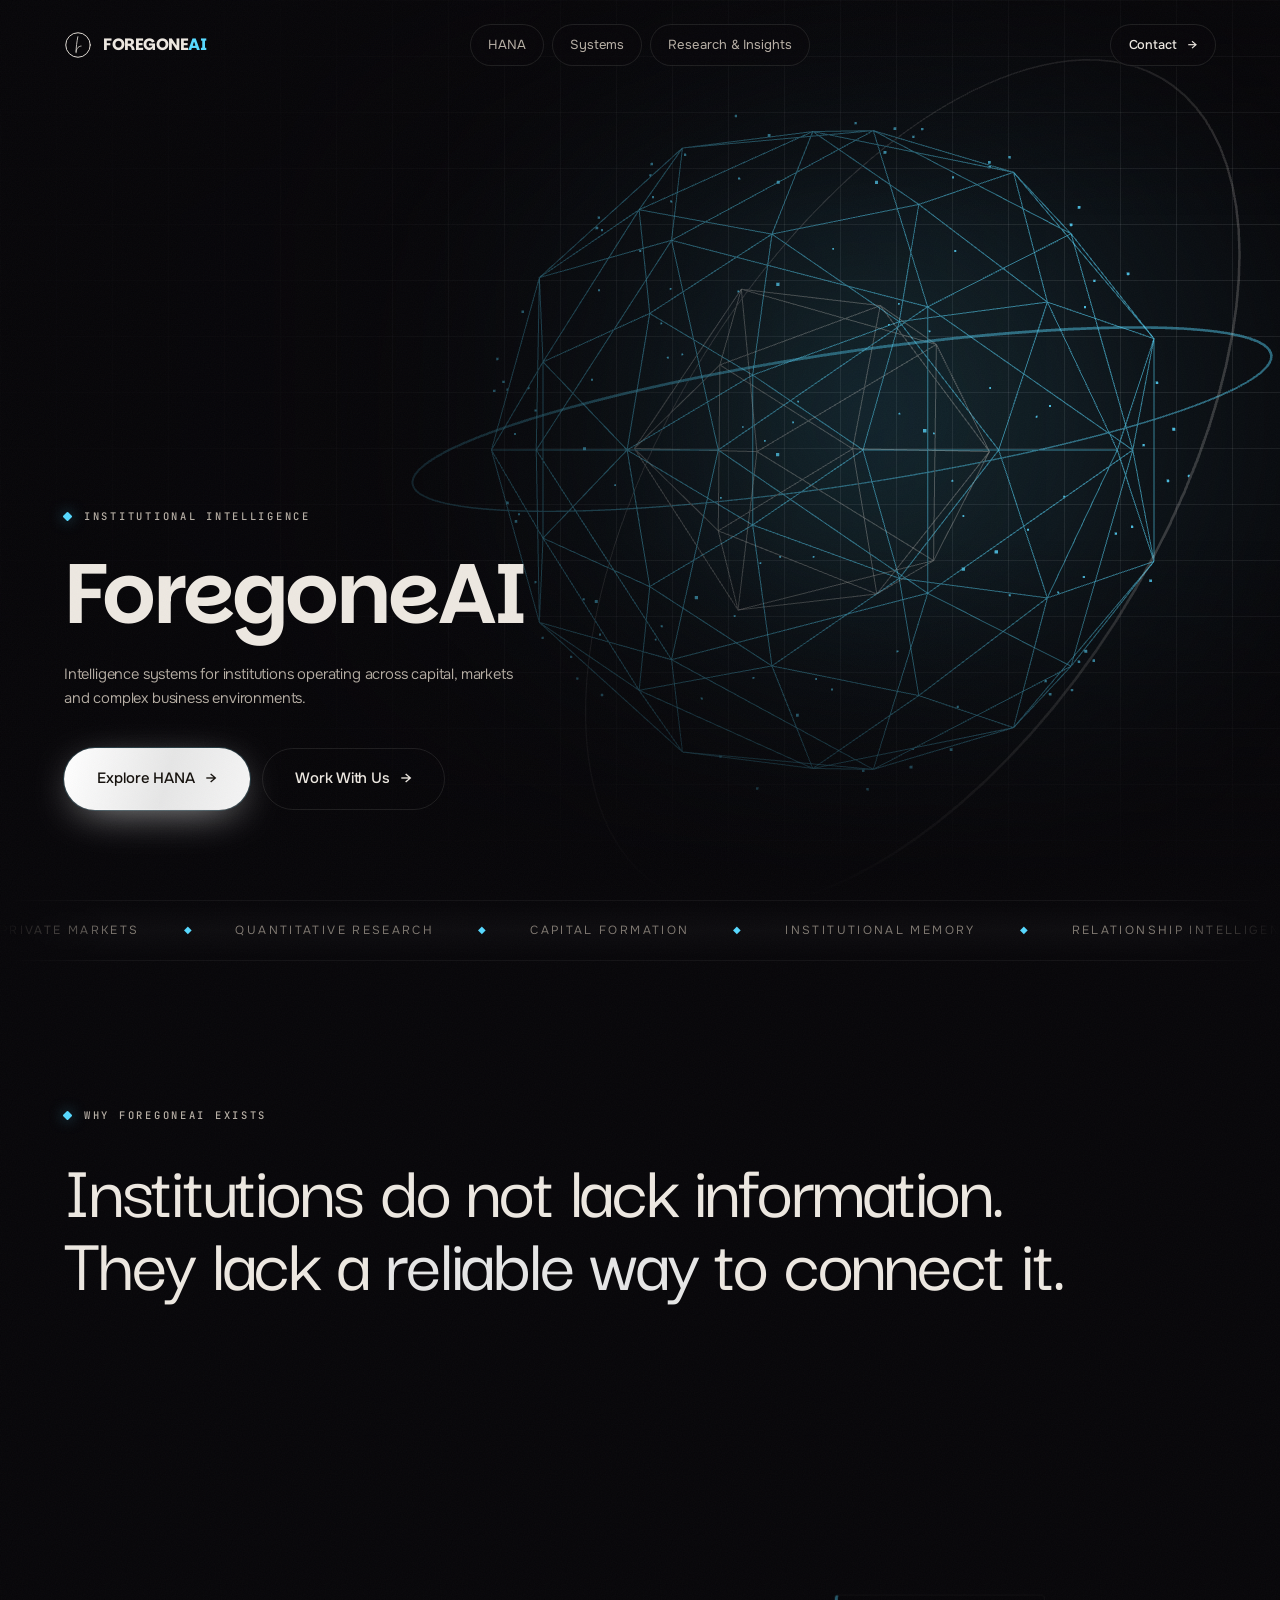
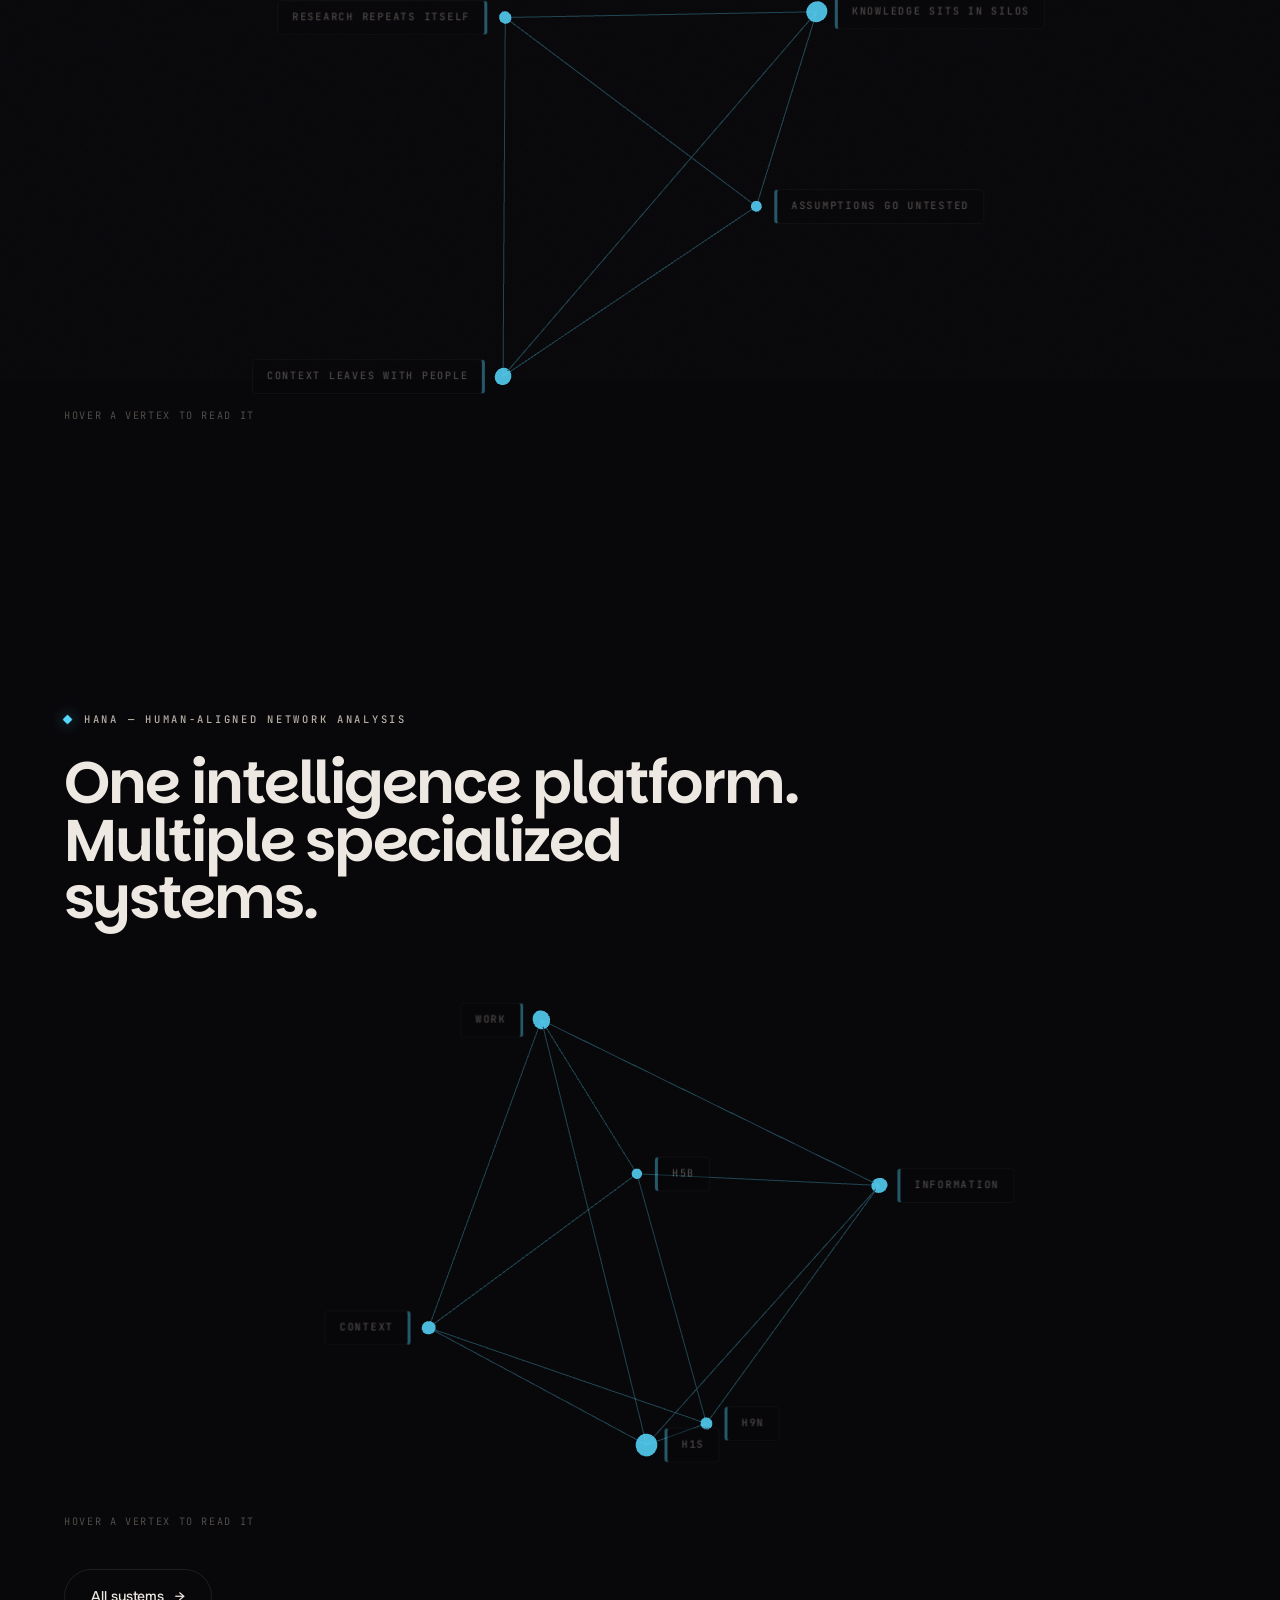
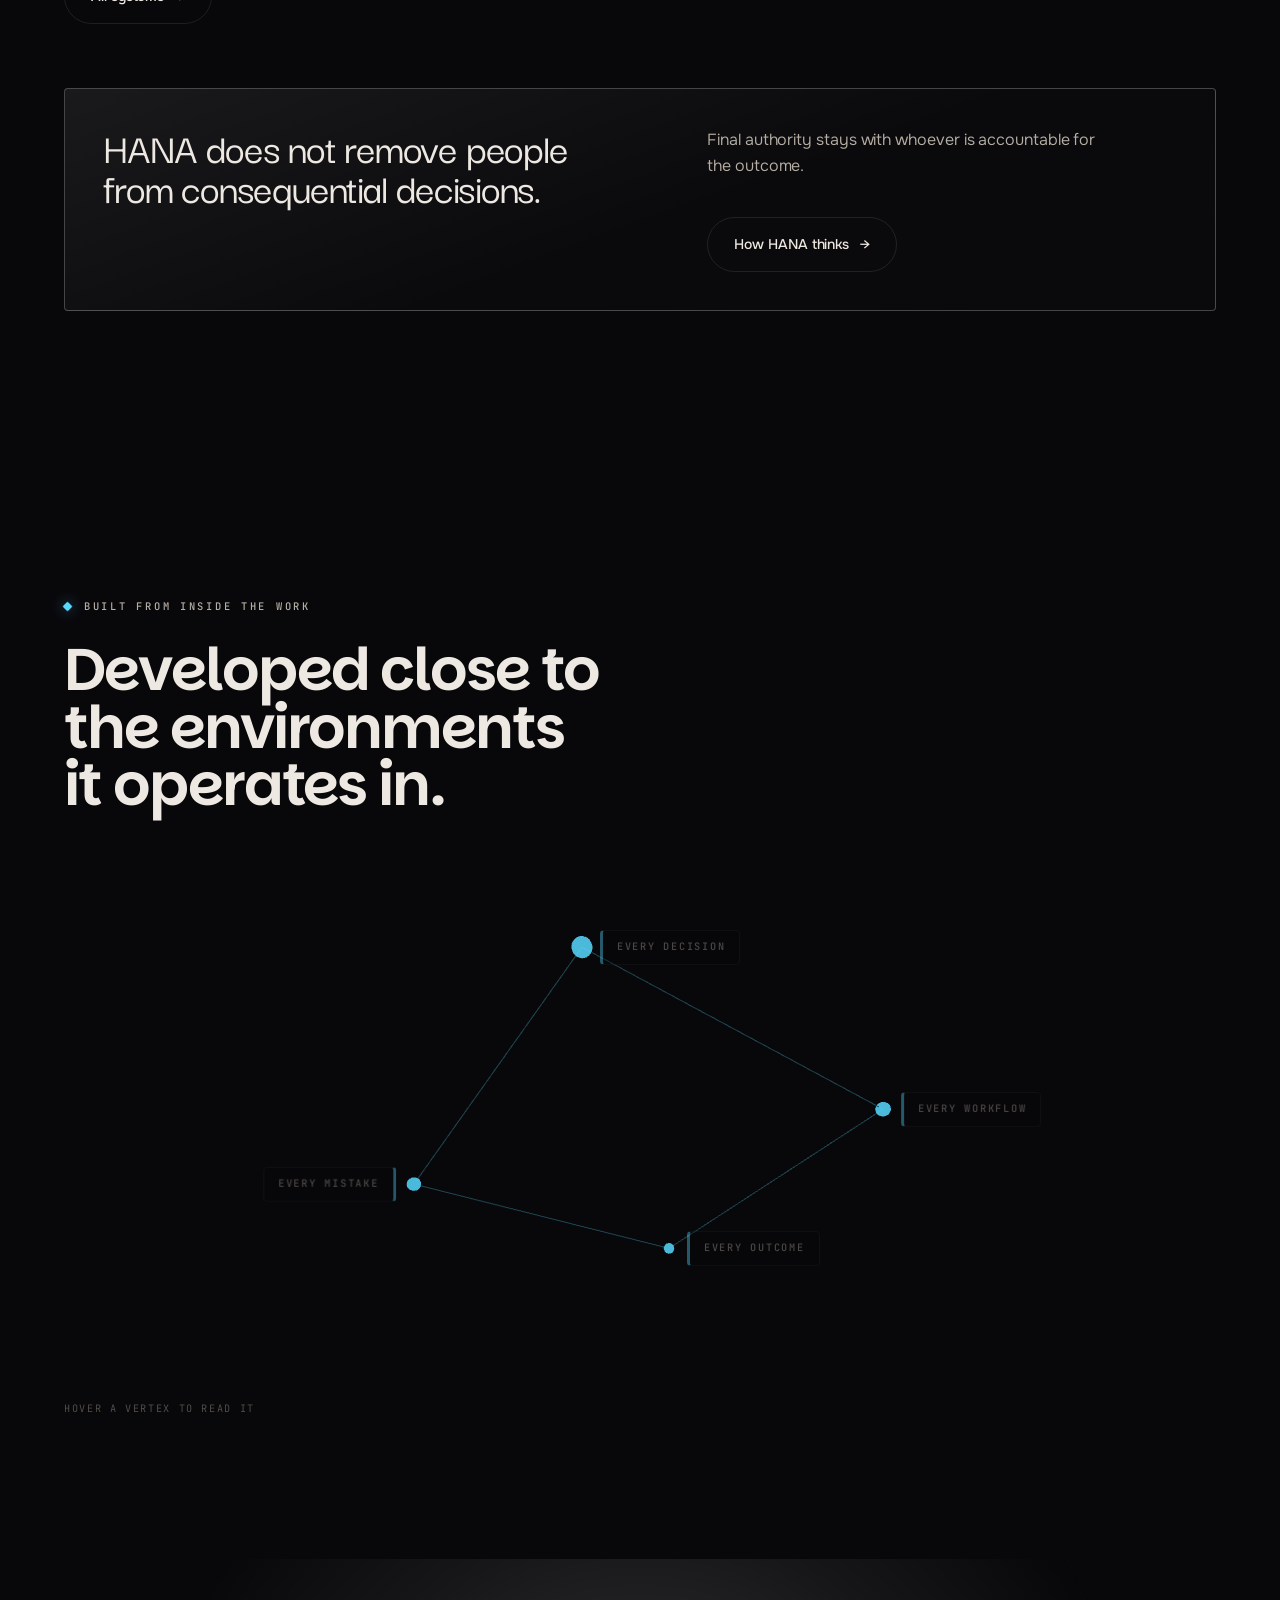
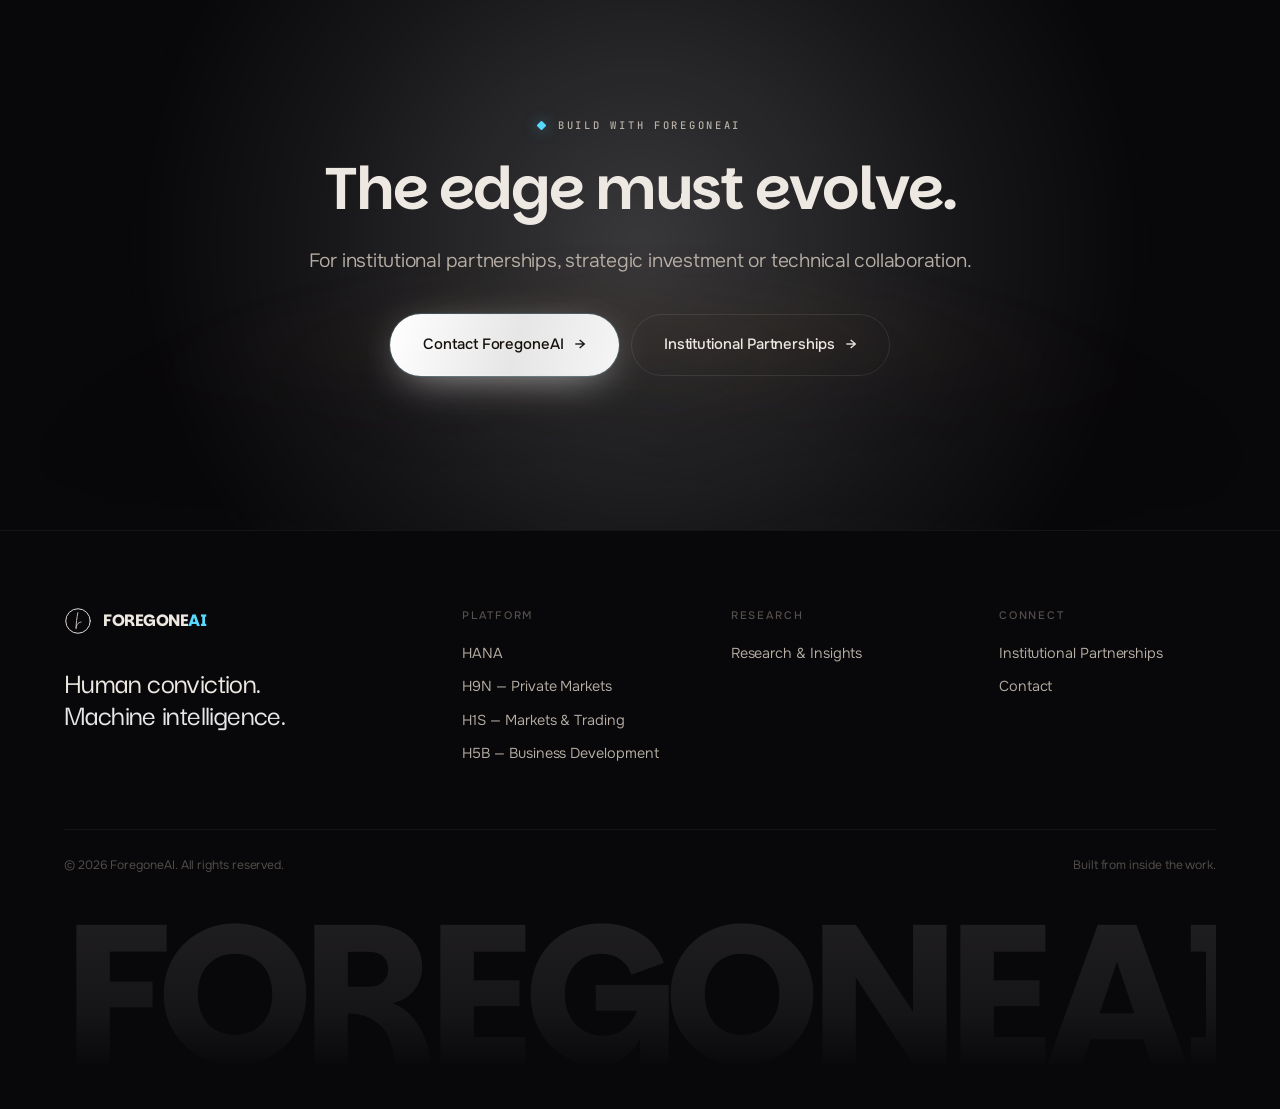
==== commit 99ca74ee: "Add files via upload" ====
--- a/site/index.html
+++ b/site/index.html
@@ -11,11 +11,16 @@
 <meta property="og:type" content="website">
 <meta property="og:image" content="assets/img/hero-sphere-poster.webp">
 <link rel="icon" href="assets/img/favicon.svg" type="image/svg+xml">
+<link rel="apple-touch-icon" href="assets/img/apple-touch-icon.png">
 <link rel="preload" href="assets/fonts/Onest-Variable.woff" as="font" type="font/woff" crossorigin>
 <link rel="preload" href="assets/fonts/Parkinsans-Variable.woff" as="font" type="font/woff" crossorigin>
+<link rel="preconnect" href="https://fonts.googleapis.com">
+<link rel="preconnect" href="https://fonts.gstatic.com" crossorigin>
+<link rel="stylesheet" href="https://fonts.googleapis.com/css2?family=JetBrains+Mono:wght@400;500;600&display=swap">
 <link rel="stylesheet" href="assets/css/main.css">
 </head>
 <body>
+<div class="bg-grid" aria-hidden="true"></div>
 <a class="skip" href="#main">Skip to content</a>
 <div class="grain" aria-hidden="true"></div>
 <div class="progress" aria-hidden="true"></div>
@@ -23,25 +28,19 @@
 <header class="nav">
   <div class="wrap nav__in">
     <a class="brand" href="index.html" aria-label="ForegoneAI &mdash; home">
-      <svg class="brand__mark" viewBox="0 0 32 32" fill="none" aria-hidden="true">
-        <defs>
-          <linearGradient id="bm" x1="6" y1="4" x2="26" y2="28" gradientUnits="userSpaceOnUse">
-            <stop stop-color="#F4C67A"/><stop offset=".55" stop-color="#E8963A"/><stop offset="1" stop-color="#9A5418"/>
-          </linearGradient>
-        </defs>
-        <circle cx="16" cy="16" r="9" fill="url(#bm)"/>
-        <circle cx="16" cy="16" r="14.2" stroke="rgba(237,232,225,.28)" stroke-width="1"/>
-        <path d="M1.8 16h28.4M16 1.8v28.4" stroke="rgba(237,232,225,.14)" stroke-width="1"/>
+      <svg class="brand__mark" viewBox="0 0 48 48" fill="none" stroke="currentColor"
+           stroke-linecap="round" stroke-linejoin="round" aria-hidden="true">
+        <circle cx="24" cy="24" r="21" stroke-width="1.61"/>
+        <path d="M23.72 9.80C22.02 19.19 20.69 27.28 20.68 37.33" stroke-width="1.39"/>
+        <path d="M20.73 34.92C21.53 28.75 25.81 25.98 29.28 25.81" stroke-width="1.39"/>
       </svg>
       <span>FOREGONE<em>AI</em></span>
     </a>
     <nav aria-label="Primary">
       <ul class="nav__links">
-        <li><a href="company.html">Company</a></li>
         <li><a href="hana.html">HANA</a></li>
         <li><a href="systems.html">Systems</a></li>
-        <li><a href="future.html">The Future</a></li>
-        <li><a href="careers.html">Careers</a></li>
+        <li><a href="research.html">Research &amp; Insights</a></li>
       </ul>
     </nav>
     <div class="nav__cta">
@@ -57,12 +56,10 @@
   <nav aria-label="Mobile">
     <ul class="drawer__links">
       <li><a href="index.html"><i>01</i> Home</a></li>
-      <li><a href="company.html"><i>02</i> Company</a></li>
-      <li><a href="hana.html"><i>03</i> HANA</a></li>
-      <li><a href="systems.html"><i>04</i> Systems</a></li>
-      <li><a href="future.html"><i>05</i> The Future</a></li>
-      <li><a href="careers.html"><i>06</i> Careers</a></li>
-      <li><a href="contact.html"><i>07</i> Contact</a></li>
+      <li><a href="hana.html"><i>02</i> HANA</a></li>
+      <li><a href="systems.html"><i>03</i> Systems</a></li>
+      <li><a href="research.html"><i>04</i> Research &amp; Insights</a></li>
+      <li><a href="contact.html"><i>05</i> Contact</a></li>
     </ul>
   </nav>
   <div class="drawer__foot">
@@ -74,22 +71,18 @@
 <main id="main">
 
 <section class="hero">
-  <div class="hero__media">
-    <video data-auto muted loop playsinline preload="metadata"
-           poster="assets/img/hero-sphere-poster.webp" data-para="0.06" aria-hidden="true">
-      <source src="assets/video/hero-sphere.mp4" type="video/mp4">
-    </video>
-  </div>
-  <div class="hero__scrim" aria-hidden="true"></div>
-  <canvas class="hero__net" data-net aria-hidden="true"></canvas>
+  <div class="hero__grid-bg" aria-hidden="true"></div>
+  <div class="hero__aura" aria-hidden="true"></div>
+  <canvas class="hero__gl" data-gl="orb" aria-hidden="true"></canvas>
+  <div class="hero__scan" aria-hidden="true"></div>
+  <div class="hero__scrim hero__scrim--thin" aria-hidden="true"></div>
 
   <div class="hero__in wrap">
-    <div class="hero__grid">
-      <div>
+    <div class="hero__grid hero__grid--solo">
+      <div class="hero__copy">
         <p class="eyebrow eyebrow--dot">Institutional Intelligence</p>
-        <h1 class="d1 rv-stack">
-          <span class="rv-line"><span>The Edge</span></span>
-          <span class="rv-line"><span>Must Evolve.</span></span>
+        <h1 class="d1 d1--lead rv-stack">
+          <span class="rv-line"><span>ForegoneAI</span></span>
         </h1>
         <p class="lede" data-rv data-rv-delay="0.45">
           Intelligence systems for institutions operating across capital, markets
@@ -100,10 +93,6 @@
           <a class="btn btn--lg" href="contact.html">Work With Us <span class="arw" aria-hidden="true">&rarr;</span></a>
         </div>
       </div>
-      <aside class="hero__side" data-rv data-rv-delay="0.7">
-        <p class="eyebrow">Flagship Platform</p>
-        <p><strong>HANA</strong> connects information, relationships, workflows and human judgment in one architecture.</p>
-      </aside>
     </div>
   </div>
 </section>
@@ -123,7 +112,7 @@
 
 <section class="section">
   <div class="wrap">
-    <p class="eyebrow" data-rv>Why ForegoneAI Exists</p>
+    <p class="eyebrow eyebrow--dot" data-rv>Why ForegoneAI Exists</p>
     <h2 class="statement" data-rv>
       Institutions do not lack information.<br>
       They lack a <em>reliable way</em> to connect it.
@@ -131,32 +120,84 @@
   </div>
 </section>
 
+<!-- ======================================================================
+     Constellation 01 — the four failure modes, on a tetrahedron.
+     Each <li> is real content: title in .cstl__node-t, detail in .cstl__node-b.
+     Without JS or WebGL it renders as a plain list; with it, each item is
+     lifted onto a vertex and its detail opens in the readout box.
+     ====================================================================== */ -->
 <section class="section section--flush-t">
   <div class="wrap">
-    <div class="grid g4 grid--hair" data-rv-stagger="0.05">
-      <div class="card" data-rv><span class="card__idx">01</span><h3 class="d4">Knowledge sits in silos</h3><p class="muted">Documents, models and data rooms never resolve into one picture.</p></div>
-      <div class="card" data-rv><span class="card__idx">02</span><h3 class="d4">Context leaves with people</h3><p class="muted">Years of reasoning walk out with whoever held it.</p></div>
-      <div class="card" data-rv><span class="card__idx">03</span><h3 class="d4">Research repeats itself</h3><p class="muted">The same market gets re-underwritten from scratch.</p></div>
-      <div class="card" data-rv><span class="card__idx">04</span><h3 class="d4">Assumptions go untested</h3><p class="muted">Downside gets examined after commitment, not before.</p></div>
-    </div>
-  </div>
-</section>
-
-<section class="band section" id="hana">
-  <div class="band__bg" aria-hidden="true">
-    <img src="assets/img/sphere-amphitheatre.webp" alt="" data-para="0.09" loading="lazy" decoding="async">
-  </div>
-  <div class="band__scrim" aria-hidden="true"></div>
+    <div class="cstl" data-cstl data-shape="tetra" data-rv>
+      <canvas class="cstl__gl" aria-hidden="true"></canvas>
+      <ul class="cstl__nodes">
+        <li data-k="01">
+          <button class="cstl__node" type="button"><span class="cstl__node-t">Knowledge sits in silos</span></button>
+          <p class="cstl__node-b">Documents, models and data rooms never resolve into one picture.</p>
+        </li>
+        <li data-k="02">
+          <button class="cstl__node" type="button"><span class="cstl__node-t">Context leaves with people</span></button>
+          <p class="cstl__node-b">Years of reasoning walk out with whoever held it.</p>
+        </li>
+        <li data-k="03">
+          <button class="cstl__node" type="button"><span class="cstl__node-t">Research repeats itself</span></button>
+          <p class="cstl__node-b">The same market gets re-underwritten from scratch.</p>
+        </li>
+        <li data-k="04">
+          <button class="cstl__node" type="button"><span class="cstl__node-t">Assumptions go untested</span></button>
+          <p class="cstl__node-b">Downside gets examined after commitment, not before.</p>
+        </li>
+      </ul>
+      <div class="cstl__panel" data-panel aria-live="polite"></div>
+      <p class="cstl__hint">Hover a vertex to read it</p>
+    </div>
+  </div>
+</section>
+
+<!-- ======================================================================
+     Constellation 02 — an octahedron: three capabilities above,
+     three specialized systems below.
+     ====================================================================== -->
+<section class="section" id="hana">
   <div class="wrap">
     <div class="sec-head mb-l">
       <p class="eyebrow eyebrow--dot" data-rv>HANA &mdash; Human-Aligned Network Analysis</p>
       <h2 class="d2" data-rv>One intelligence platform.<br>Multiple specialized systems.</h2>
     </div>
-    <div class="grid g3 grid--hair" data-rv-stagger="0.07">
-      <div class="card" data-rv><span class="card__idx">Connect</span><h3 class="d4">Information</h3><p class="muted">Structured and unstructured sources, one layer.</p></div>
-      <div class="card" data-rv><span class="card__idx">Preserve</span><h3 class="d4">Context</h3><p class="muted">Decisions and outcomes become institutional memory.</p></div>
-      <div class="card" data-rv><span class="card__idx">Coordinate</span><h3 class="d4">Work</h3><p class="muted">Research, follow-ups and approvals, evidence attached.</p></div>
-    </div>
+    <div class="cstl" data-cstl data-shape="octa" data-rv>
+      <canvas class="cstl__gl" aria-hidden="true"></canvas>
+      <ul class="cstl__nodes">
+        <li data-k="Connect">
+          <button class="cstl__node" type="button"><span class="cstl__node-t">Information</span></button>
+          <p class="cstl__node-b">Structured and unstructured sources, resolved into one layer.</p>
+        </li>
+        <li data-k="Preserve">
+          <button class="cstl__node" type="button"><span class="cstl__node-t">Context</span></button>
+          <p class="cstl__node-b">Decisions and outcomes become institutional memory.</p>
+        </li>
+        <li data-k="Coordinate">
+          <button class="cstl__node" type="button"><span class="cstl__node-t">Work</span></button>
+          <p class="cstl__node-b">Research, follow-ups and approvals, evidence attached.</p>
+        </li>
+        <li data-k="System &mdash; H9N">
+          <a class="cstl__node" href="systems.html#h9n"><span class="cstl__node-t">H9N</span></a>
+          <p class="cstl__node-b">Private Markets Intelligence &mdash; sourcing, underwriting, diligence and relationship mapping.</p>
+        </li>
+        <li data-k="System &mdash; H1S">
+          <a class="cstl__node" href="systems.html#h1s"><span class="cstl__node-t">H1S</span></a>
+          <p class="cstl__node-b">Market &amp; Trading Intelligence &mdash; market data, quantitative research, model governance, execution.</p>
+        </li>
+        <li data-k="System &mdash; H5B">
+          <a class="cstl__node" href="systems.html#h5b"><span class="cstl__node-t">H5B</span></a>
+          <p class="cstl__node-b">Business Development Intelligence &mdash; prospect research, relationship context, pipeline and sales.</p>
+        </li>
+      </ul>
+      <div class="cstl__panel" data-panel aria-live="polite"></div>
+      <p class="cstl__hint">Hover a vertex to read it</p>
+    </div>
+
+    <div class="btn-row" data-rv><a class="btn" href="systems.html">All systems <span class="arw" aria-hidden="true">&rarr;</span></a></div>
+
     <div class="panel panel--amber mt-l" data-rv>
       <div class="split split--wide-l split--top">
         <p class="statement" style="font-size:clamp(1.7rem,3.4vw,2.9rem)">
@@ -171,41 +212,37 @@
   </div>
 </section>
 
-<section class="section" id="systems">
+<!-- ======================================================================
+     Constellation 03 — the build loop, on a closed four-point ring.
+     ====================================================================== -->
+<section class="section">
   <div class="wrap">
     <div class="sec-head mb-l">
-      <p class="eyebrow" data-rv>HANA Systems</p>
-      <h2 class="d2" data-rv>Specialized intelligence.<br>Common architecture.</h2>
-    </div>
-    <div class="rows">
-      <a class="row" href="systems.html#h9n" data-rv><span class="row__n">H9N</span><h3>Private Markets Intelligence</h3><p>Sourcing, underwriting, diligence and relationship mapping.</p></a>
-      <a class="row" href="systems.html#h1s" data-rv><span class="row__n">H1S</span><h3>Market &amp; Trading Intelligence</h3><p>Market data, quantitative research, model governance, execution.</p></a>
-      <a class="row" href="systems.html#h5b" data-rv><span class="row__n">H5B</span><h3>Business Development Intelligence</h3><p>Prospect research, relationship context, pipeline and sales.</p></a>
-    </div>
-    <div class="btn-row" data-rv><a class="btn" href="systems.html">All systems <span class="arw" aria-hidden="true">&rarr;</span></a></div>
-  </div>
-</section>
-
-<section class="section section--flush-t">
-  <div class="wrap">
-    <div class="split split--rev">
-      <div data-rv>
-        <p class="eyebrow">Built From Inside the Work</p>
-        <h2 class="d2">Developed close to the environments it operates in.</h2>
-        <div class="lines mt-m">
-          <div><b>Every workflow</b> exposes a constraint.</div>
-          <div><b>Every decision</b> reveals missing context.</div>
-          <div><b>Every mistake</b> identifies what the system must understand next.</div>
-          <div><b>Every outcome</b> strengthens the knowledge behind it.</div>
-        </div>
-        <div class="btn-row"><a class="tlink" href="company.html">How we build <span class="arw">&rarr;</span></a></div>
-      </div>
-      <figure class="split__media" data-rv="scale">
-        <video data-auto muted loop playsinline preload="none" poster="assets/img/atrium-poster.webp" aria-hidden="true">
-          <source src="assets/video/atrium.mp4" type="video/mp4">
-        </video>
-        <figcaption class="media-cap">Foregone &mdash; operating environment</figcaption>
-      </figure>
+      <p class="eyebrow eyebrow--dot" data-rv>Built From Inside the Work</p>
+      <h2 class="d2" data-rv>Developed close to the environments it operates in.</h2>
+    </div>
+    <div class="cstl" data-cstl data-shape="ring" data-rv>
+      <canvas class="cstl__gl" aria-hidden="true"></canvas>
+      <ul class="cstl__nodes">
+        <li data-k="Loop &mdash; 01">
+          <button class="cstl__node" type="button"><span class="cstl__node-t">Every workflow</span></button>
+          <p class="cstl__node-b">Exposes a constraint.</p>
+        </li>
+        <li data-k="Loop &mdash; 02">
+          <button class="cstl__node" type="button"><span class="cstl__node-t">Every decision</span></button>
+          <p class="cstl__node-b">Reveals missing context.</p>
+        </li>
+        <li data-k="Loop &mdash; 03">
+          <button class="cstl__node" type="button"><span class="cstl__node-t">Every mistake</span></button>
+          <p class="cstl__node-b">Identifies what the system must understand next.</p>
+        </li>
+        <li data-k="Loop &mdash; 04">
+          <button class="cstl__node" type="button"><span class="cstl__node-t">Every outcome</span></button>
+          <p class="cstl__node-b">Strengthens the knowledge behind it.</p>
+        </li>
+      </ul>
+      <div class="cstl__panel" data-panel aria-live="polite"></div>
+      <p class="cstl__hint">Hover a vertex to read it</p>
     </div>
   </div>
 </section>
@@ -231,9 +268,11 @@
     <div class="foot__grid">
       <div>
         <a class="brand" href="index.html">
-          <svg class="brand__mark" viewBox="0 0 32 32" fill="none" aria-hidden="true">
-            <circle cx="16" cy="16" r="9" fill="url(#bm)"/>
-            <circle cx="16" cy="16" r="14.2" stroke="rgba(237,232,225,.28)" stroke-width="1"/>
+          <svg class="brand__mark" viewBox="0 0 48 48" fill="none" stroke="currentColor"
+               stroke-linecap="round" stroke-linejoin="round" aria-hidden="true">
+            <circle cx="24" cy="24" r="21" stroke-width="1.61"/>
+            <path d="M23.72 9.80C22.02 19.19 20.69 27.28 20.68 37.33" stroke-width="1.39"/>
+            <path d="M20.73 34.92C21.53 28.75 25.81 25.98 29.28 25.81" stroke-width="1.39"/>
           </svg>
           <span>FOREGONE<em>AI</em></span>
         </a>
@@ -249,11 +288,9 @@
         </ul>
       </div>
       <div>
-        <h4>Company</h4>
+        <h4>Research</h4>
         <ul>
-          <li><a href="company.html">Company</a></li>
-          <li><a href="future.html">The Future</a></li>
-          <li><a href="careers.html">Careers</a></li>
+          <li><a href="research.html">Research &amp; Insights</a></li>
         </ul>
       </div>
       <div>
@@ -272,6 +309,7 @@
   </div>
 </footer>
 
+<script src="assets/js/vendor/three.min.js" defer></script>
 <script src="assets/js/main.js" defer></script>
 </body>
 </html>
--- a/site/assets/css/main.css
+++ b/site/assets/css/main.css
@@ -44,20 +44,27 @@
   --ink-4:       #55504B;
 
   /* accents pulled from the HANA renders */
-  --amber:       #E8963A;
-  --amber-hot:   #FF7A2F;
-  --amber-soft:  #F4C67A;
-  --amber-deep:  #9A5418;
-  --dusk-teal:   #79C3BD;
-  --dusk-rose:   #E5A3AE;
-  --concrete:    #8A857E;
-
-  --amber-glow:  0 0 0 1px rgba(232,150,58,.28), 0 8px 40px -8px rgba(232,150,58,.35);
+  --amber:       #E6E6E6;
+  --amber-hot:   #FFFFFF;
+  --amber-soft:  #F5F5F5;
+  --amber-deep:  #4D4D4D;
+  --dusk-teal:   #A6A6A6;
+  --dusk-rose:   #C4C4C4;
+  --concrete:    #8C8C8C;
+
+  --amber-glow:  0 0 0 1px rgba(255,255,255,.28), 0 8px 40px -8px rgba(255,255,255,.35);
+
+  /* signature glow accent — used sparingly: live states, data, geometry */
+  --glow:        #57D9FF;
+  --glow-soft:   #B9F0FF;
+  --glow-deep:   #0B5C82;
+  --glow-rgb:    87, 217, 255;
 
   /* type */
   --f-display: "Parkinsans", "Helvetica Neue", Arial, sans-serif;
   --f-body:    "Onest", "Helvetica Neue", Arial, sans-serif;
   --f-alt:     "Darker Grotesque", "Onest", sans-serif;
+  --f-mono:    "JetBrains Mono", ui-monospace, "SF Mono", Menlo, Consolas, monospace;
 
   /* rhythm */
   --gutter: clamp(20px, 5vw, 64px);
@@ -92,11 +99,11 @@
 img, video, canvas, svg { display: block; max-width: 100%; }
 a { color: inherit; text-decoration: none; }
 button, input, textarea, select { font: inherit; color: inherit; }
-::selection { background: var(--amber); color: #0A0806; }
+::selection { background: var(--glow); color: #0A0806; }
 
 /* Focus */
 :focus-visible {
-  outline: 2px solid var(--amber);
+  outline: 2px solid var(--glow);
   outline-offset: 3px;
   border-radius: 2px;
 }
@@ -119,6 +126,8 @@
   padding-inline: var(--gutter);
 }
 .wrap--narrow { max-width: 940px; }
+/* keep anchor targets clear of the fixed nav */
+[id] { scroll-margin-top: clamp(92px, 12vh, 132px); }
 .section { padding-block: var(--sec-y); position: relative; }
 .section--tight { padding-block: clamp(56px, 7vw, 104px); }
 .section--flush-t { padding-top: 0; }
@@ -180,30 +189,42 @@
 }
 
 /* eyebrow / section index */
+/* Section label — an editorial kicker, not a chip. A hairline rule that
+   fades out, then wide-tracked small caps. Labels shouldn't look clickable. */
 .eyebrow {
   display: inline-flex;
   align-items: center;
-  gap: 12px;
-  font-family: var(--f-body);
-  font-size: 0.685rem;
+  gap: 13px;
+  font-family: var(--f-mono);
+  font-size: 0.655rem;
   font-weight: 500;
-  letter-spacing: 0.19em;
+  letter-spacing: 0.26em;
   text-transform: uppercase;
   color: var(--ink-3);
-  margin-bottom: 22px;
+  margin-bottom: 26px;
 }
 .eyebrow::before {
   content: "";
-  width: 26px; height: 1px;
-  background: var(--amber);
+  width: 7px; height: 7px;
+  border-radius: 1px;
+  transform: rotate(45deg);
+  background: rgba(237, 232, 225, .4);
   flex: none;
 }
+/* accent variant — the rule carries the signature colour instead of a lamp */
+.eyebrow--dot {
+  padding: 0;
+  border: 0;
+  border-radius: 0;
+  background: none;
+  color: var(--ink-2);
+}
 .eyebrow--dot::before {
-  width: 6px; height: 6px;
-  border-radius: 50%;
-  background: var(--amber);
-  box-shadow: 0 0 12px var(--amber);
-  animation: pulse 2.6s var(--e-io) infinite;
+  width: 7px; height: 7px;
+  border-radius: 1px;
+  transform: rotate(45deg);
+  background: var(--glow);
+  box-shadow: 0 0 14px rgba(var(--glow-rgb), .5);
 }
 @keyframes pulse {
   0%,100% { opacity: 1; transform: scale(1); }
@@ -252,7 +273,7 @@
   color: #14100C;
   border-color: transparent;
   background: linear-gradient(105deg, var(--amber-hot), var(--amber) 55%, var(--amber-soft));
-  box-shadow: 0 10px 44px -14px rgba(232,150,58,.75);
+  box-shadow: 0 10px 44px -14px rgba(255,255,255,.75), 0 0 0 1px rgba(var(--glow-rgb), .18);
 }
 .btn--primary::after {
   background: var(--ink);
@@ -288,6 +309,18 @@
 .tlink .arw { transition: transform .4s var(--e-out); }
 .tlink:hover .arw { transform: translateX(4px); }
 
+/* ---------- Sitewide technical grid backdrop ---------- */
+.bg-grid {
+  position: fixed;
+  inset: 0;
+  z-index: -1;
+  pointer-events: none;
+  background-image:
+    linear-gradient(rgba(255,255,255,.035) 1px, transparent 1px),
+    linear-gradient(90deg, rgba(255,255,255,.035) 1px, transparent 1px);
+  background-size: 56px 56px;
+}
+
 /* ---------- Grain + vignette overlays ---------- */
 .grain {
   position: fixed;
@@ -315,7 +348,8 @@
   height: 2px; width: 100%;
   transform-origin: 0 50%;
   transform: scaleX(0);
-  background: linear-gradient(90deg, var(--amber-deep), var(--amber), var(--amber-soft));
+  background: linear-gradient(90deg, var(--glow-deep), var(--glow), var(--glow-soft));
+  box-shadow: 0 0 10px rgba(var(--glow-rgb), .6);
   z-index: 900;
 }
 
@@ -326,21 +360,14 @@
   position: fixed;
   inset: 0 0 auto 0;
   z-index: 800;
-  transition: background .5s var(--e-out), border-color .5s var(--e-out), backdrop-filter .5s;
-  border-bottom: 1px solid transparent;
-}
-.nav.is-stuck {
-  background: rgba(8, 7, 10, 0.72);
-  backdrop-filter: blur(18px) saturate(140%);
-  -webkit-backdrop-filter: blur(18px) saturate(140%);
-  border-bottom-color: var(--line-soft);
+  padding-top: 16px;
 }
 .nav__in {
-  display: flex;
+  display: grid;
+  grid-template-columns: 1fr auto 1fr;
   align-items: center;
-  justify-content: space-between;
-  gap: 24px;
-  height: 74px;
+  gap: 20px;
+  height: 58px;
 }
 .brand {
   display: inline-flex;
@@ -351,39 +378,57 @@
   font-size: 1.03rem;
   letter-spacing: -0.03em;
   flex: none;
-}
-.brand__mark { width: 26px; height: 26px; flex: none; }
-.brand__mark circle, .brand__mark path { transition: opacity .6s var(--e-out); }
-.brand:hover .brand__mark { animation: spinMark 1.1s var(--e-out); }
-@keyframes spinMark { to { transform: rotate(180deg); } }
-.brand em { font-style: normal; color: var(--amber); }
+  justify-self: start;
+}
+.brand__mark {
+  width: 28px; height: 28px;
+  flex: none;
+  color: var(--ink);
+  transition: color .45s var(--e-out), transform .6s var(--e-out);
+}
+.brand:hover .brand__mark { color: var(--glow); transform: scale(1.06); }
+.brand em { font-style: normal; color: var(--glow); }
 
 .nav__links {
   display: flex;
   align-items: center;
-  gap: 2px;
+  gap: 8px;
   list-style: none;
+  justify-self: center;
 }
 .nav__links a {
   position: relative;
   display: block;
-  padding: 9px 15px;
-  font-size: .84rem;
+  padding: 9px 17px;
+  font-size: .82rem;
   font-weight: 400;
   color: var(--ink-2);
   border-radius: 100px;
-  transition: color .35s var(--e-out), background .35s var(--e-out);
-}
-.nav__links a:hover { color: var(--ink); background: var(--glass); }
-.nav__links a.is-active { color: var(--ink); }
-.nav__links a.is-active::after {
-  content: "";
-  position: absolute;
-  left: 15px; right: 15px; bottom: 2px;
-  height: 1px;
-  background: var(--amber);
-}
-.nav__cta { display: flex; align-items: center; gap: 10px; flex: none; }
+  border: 1px solid var(--line);
+  background: rgba(10, 9, 12, .55);
+  backdrop-filter: blur(18px) saturate(140%);
+  -webkit-backdrop-filter: blur(18px) saturate(140%);
+  transition: color .35s var(--e-out), background .35s var(--e-out), border-color .35s var(--e-out);
+}
+.nav__links a:hover { color: var(--ink); border-color: var(--glow); }
+.nav__links a.is-active {
+  color: var(--bg);
+  background: var(--ink);
+  border-color: var(--ink);
+}
+.nav__cta {
+  display: flex;
+  align-items: center;
+  gap: 10px;
+  flex: none;
+  justify-self: end;
+}
+.nav__cta .btn {
+  border: 1px solid var(--line);
+  background: rgba(10, 9, 12, .55);
+  backdrop-filter: blur(18px) saturate(140%);
+  -webkit-backdrop-filter: blur(18px) saturate(140%);
+}
 
 .burger {
   display: none;
@@ -474,6 +519,69 @@
 }
 .hero--sub { min-height: 74svh; }
 
+/* index.html hero visual stack (no video) — grid, 3D geometry, scanline */
+/* soft light bloom behind the geometry — gives the object atmosphere and
+   depth instead of flat wire-on-black */
+.hero__aura {
+  position: absolute;
+  top: 46%; left: 68%;
+  width: min(1080px, 88vw);
+  aspect-ratio: 1;
+  transform: translate(-50%, -50%);
+  z-index: -7;
+  pointer-events: none;
+  background: radial-gradient(circle,
+    rgba(var(--glow-rgb), .17),
+    rgba(var(--glow-rgb), .06) 36%,
+    transparent 68%);
+  filter: blur(26px);
+  animation: aura 12s var(--e-io) infinite;
+}
+@keyframes aura {
+  0%,100% { transform: translate(-50%,-50%) scale(1);    opacity: 1; }
+  50%     { transform: translate(-50%,-50%) scale(1.07); opacity: .8; }
+}
+.hero__grid-bg {
+  position: absolute;
+  inset: 0;
+  z-index: -8;
+  background-image:
+    linear-gradient(rgba(255,255,255,.05) 1px, transparent 1px),
+    linear-gradient(90deg, rgba(255,255,255,.05) 1px, transparent 1px);
+  background-size: 56px 56px;
+  -webkit-mask-image: radial-gradient(115% 85% at 50% 28%, #000 42%, transparent 88%);
+  mask-image: radial-gradient(115% 85% at 50% 28%, #000 42%, transparent 88%);
+}
+.hero__gl {
+  position: absolute;
+  inset: 0;
+  width: 100%;
+  height: 100%;
+  z-index: -6;
+  pointer-events: none;
+}
+.hero__scan {
+  position: absolute;
+  inset: 0;
+  z-index: -5;
+  overflow: hidden;
+  pointer-events: none;
+  opacity: .6;
+}
+.hero__scan::before {
+  content: "";
+  position: absolute;
+  left: 0; right: 0; top: -160px;
+  height: 160px;
+  background: linear-gradient(180deg, transparent, rgba(var(--glow-rgb), .12), transparent);
+  animation: scan 9s linear infinite;
+}
+@keyframes scan {
+  0%   { transform: translateY(0); }
+  100% { transform: translateY(160vh); }
+}
+
+/* sub-pages still use a video-backed hero (unchanged) */
 .hero__media {
   position: absolute;
   inset: 0;
@@ -495,13 +603,42 @@
     linear-gradient(180deg, rgba(8,7,10,.86) 0%, rgba(8,7,10,.32) 34%, rgba(8,7,10,.72) 72%, var(--bg) 100%),
     radial-gradient(120% 80% at 50% 100%, rgba(8,7,10,.86), transparent 62%);
 }
+/* index.html hero — directional scrim: heavy on the left so the copy sits on
+   calm darkness, clearing to the right so the geometry reads at full presence */
+.hero__scrim--thin {
+  background:
+    linear-gradient(90deg,
+      rgba(8,7,10,.95) 0%,
+      rgba(8,7,10,.88) 22%,
+      rgba(8,7,10,.55) 42%,
+      rgba(8,7,10,.16) 62%,
+      transparent 82%),
+    linear-gradient(180deg, rgba(8,7,10,.72) 0%, transparent 24%, transparent 60%, var(--bg) 100%);
+}
 .hero__net {
   position: absolute;
   inset: 0;
+  width: 100%;
+  height: 100%;
   z-index: -1;
   opacity: .5;
   pointer-events: none;
 }
+.hero__frame {
+  position: absolute;
+  inset: 0;
+  z-index: 2;
+  pointer-events: none;
+}
+.hero__frame i {
+  position: absolute;
+  width: 22px; height: 22px;
+  border-color: rgba(var(--glow-rgb), .55);
+}
+.hero__frame i:nth-child(1) { top: 22px; left: var(--gutter); border-top: 1.5px solid; border-left: 1.5px solid; }
+.hero__frame i:nth-child(2) { top: 22px; right: var(--gutter); border-top: 1.5px solid; border-right: 1.5px solid; }
+.hero__frame i:nth-child(3) { bottom: 22px; left: var(--gutter); border-bottom: 1.5px solid; border-left: 1.5px solid; }
+.hero__frame i:nth-child(4) { bottom: 22px; right: var(--gutter); border-bottom: 1.5px solid; border-right: 1.5px solid; }
 
 .hero__in { width: 100%; position: relative; z-index: 1; }
 .hero__grid {
@@ -509,6 +646,28 @@
   grid-template-columns: minmax(0, 1.35fr) minmax(0, 1fr);
   gap: clamp(28px, 5vw, 72px);
   align-items: end;
+}
+/* index.html hero — text confined to one narrow column so the visual
+   carries most of the screen, matching the reference layouts */
+.hero__grid--solo { grid-template-columns: minmax(0, 1fr); }
+.hero__copy { max-width: 660px; }
+.hero__copy .d1 {
+  font-size: clamp(2.3rem, 4.4vw, 3.9rem);
+  letter-spacing: -0.038em;
+  line-height: 1.02;
+  margin-bottom: 22px;
+}
+/* single-word lead headline gets to run larger than a stacked one */
+.hero__copy .d1--lead {
+  font-size: clamp(2.9rem, 6.6vw, 5.6rem);
+  letter-spacing: -0.042em;
+}
+/* dimmed first line — the light/bold headline pairing from the references */
+.hl-soft { color: var(--ink-2); font-weight: 300; opacity: .85; }
+.hero__copy .lede {
+  font-size: clamp(.92rem, 1.05vw, 1.04rem);
+  max-width: 40ch;
+  line-height: 1.6;
 }
 .hero .d1 { margin-bottom: 26px; }
 .hero .lede { max-width: 46ch; }
@@ -569,7 +728,7 @@
   overflow: hidden;
   border-block: 1px solid var(--line-soft);
   padding-block: 20px;
-  background: linear-gradient(180deg, transparent, rgba(232,150,58,.028), transparent);
+  background: linear-gradient(180deg, transparent, rgba(255,255,255,.028), transparent);
   -webkit-mask-image: linear-gradient(90deg, transparent, #000 9%, #000 91%, transparent);
   mask-image: linear-gradient(90deg, transparent, #000 9%, #000 91%, transparent);
 }
@@ -595,7 +754,7 @@
 }
 .marquee i {
   font-style: normal;
-  color: var(--amber);
+  color: var(--glow);
   font-size: .6rem;
 }
 @keyframes slide { to { transform: translateX(-50%); } }
@@ -631,7 +790,7 @@
   position: absolute;
   inset: 0;
   z-index: -1;
-  background: radial-gradient(420px circle at var(--mx, 50%) var(--my, 0%), rgba(232,150,58,.09), transparent 62%);
+  background: radial-gradient(420px circle at var(--mx, 50%) var(--my, 0%), rgba(255,255,255,.09), transparent 62%);
   opacity: 0;
   transition: opacity .5s var(--e-out);
 }
@@ -677,8 +836,8 @@
   padding: clamp(24px, 3vw, 42px);
 }
 .panel--amber {
-  border-color: rgba(232,150,58,.24);
-  background: linear-gradient(160deg, rgba(232,150,58,.075), rgba(232,150,58,.01) 55%);
+  border-color: rgba(255,255,255,.24);
+  background: linear-gradient(160deg, rgba(255,255,255,.075), rgba(255,255,255,.01) 55%);
 }
 
 /* ---------- Split (text + media) ---------- */
@@ -797,7 +956,7 @@
   color: var(--ink);
   margin-bottom: 10px;
 }
-.stat__v em { font-style: normal; color: var(--amber); }
+.stat__v em { font-style: normal; color: var(--glow); text-shadow: 0 0 18px rgba(var(--glow-rgb), .45); }
 .stat__k {
   font-size: .72rem;
   letter-spacing: .15em;
@@ -837,23 +996,25 @@
 .sys__status {
   display: inline-flex;
   align-items: center;
-  gap: 8px;
+  gap: 12px;
   margin-top: 20px;
-  padding: 6px 13px;
-  border: 1px solid var(--line);
-  border-radius: 100px;
-  font-size: .66rem;
-  letter-spacing: .14em;
+  padding: 7px 0;
+  border: 0;
+  border-radius: 0;
+  font-family: var(--f-mono);
+  font-size: .63rem;
+  letter-spacing: .22em;
   text-transform: uppercase;
   color: var(--ink-3);
 }
 .sys__status::before {
   content: "";
-  width: 5px; height: 5px;
-  border-radius: 50%;
-  background: var(--amber);
-  box-shadow: 0 0 8px var(--amber);
-  animation: pulse 2.4s var(--e-io) infinite;
+  width: 7px; height: 7px;
+  border-radius: 1px;
+  transform: rotate(45deg);
+  background: var(--glow);
+  box-shadow: 0 0 12px rgba(var(--glow-rgb), .5);
+  flex: none;
 }
 .sys__body > p + .ticks,
 .sys__body > p + h4 { margin-top: 26px; }
@@ -868,6 +1029,275 @@
 }
 
 /* ==========================================================================
+   Constellations — information mapped onto a rotating 3D form.
+   The <ul> is the source of truth and the no-JS / no-WebGL fallback; JS adds
+   .is-3d, which lifts the items onto the shape's projected vertices.
+   ========================================================================== */
+.cstl {
+  position: relative;
+  margin-top: clamp(26px, 4vw, 48px);
+}
+.cstl__gl {
+  position: absolute;
+  inset: 0;
+  width: 100%;
+  height: 100%;
+  pointer-events: none;
+}
+
+/* --- fallback: a plain, readable list --- */
+.cstl__nodes { list-style: none; }
+.cstl__nodes > li {
+  padding: 16px 0;
+  border-bottom: 1px solid var(--line-soft);
+}
+.cstl__node {
+  display: inline-block;
+  font-family: var(--f-body);
+  font-size: 1.02rem;
+  font-weight: 500;
+  letter-spacing: -0.015em;
+  color: var(--ink);
+  background: none;
+  border: 0;
+  padding: 0;
+  text-align: left;
+  cursor: pointer;
+}
+.cstl__node-b { font-size: .94rem; color: var(--ink-3); margin-top: 6px; }
+.cstl__hint, .cstl__panel { display: none; }
+
+/* --- 3D mode --- */
+.cstl.is-3d { height: clamp(430px, 60vh, 620px); }
+.cstl.is-3d .cstl__nodes { position: absolute; inset: 0; margin: 0; }
+.cstl.is-3d .cstl__nodes > li {
+  position: absolute;
+  left: 0; top: 0;
+  padding: 0;
+  border: 0;
+  will-change: transform;
+}
+.cstl.is-3d .cstl__node-b { display: none; }
+
+/* vertex callout — a squared plate with a precision tick on its leading edge,
+   the way a measured callout reads on a drawing */
+.cstl.is-3d .cstl__node {
+  position: relative;
+  padding: 8px 14px;
+  border: 1px solid var(--line);
+  border-left: 3px solid var(--glow);
+  border-radius: 4px;
+  background: rgba(8, 7, 10, .86);
+  backdrop-filter: blur(10px);
+  -webkit-backdrop-filter: blur(10px);
+  font-family: var(--f-mono);
+  font-size: .64rem;
+  letter-spacing: .17em;
+  text-transform: uppercase;
+  color: var(--ink-2);
+  white-space: nowrap;
+  transition: color .3s var(--e-out), border-color .3s var(--e-out),
+              background .3s var(--e-out), letter-spacing .3s var(--e-out);
+}
+/* label sits left of its vertex — move the tick to the facing edge */
+.cstl.is-3d li.is-left .cstl__node {
+  border-left: 1px solid var(--line);
+  border-right: 3px solid var(--glow);
+}
+.cstl.is-3d .cstl__node:hover,
+.cstl.is-3d .cstl__node:focus-visible,
+.cstl.is-3d li.is-on .cstl__node {
+  color: var(--bg);
+  background: var(--ink);
+  border-color: var(--ink);
+  letter-spacing: .2em;
+}
+.cstl.is-3d li:not(.is-left) .cstl__node:hover,
+.cstl.is-3d li:not(.is-left).is-on .cstl__node { border-left-color: var(--glow); }
+.cstl.is-3d li.is-left .cstl__node:hover,
+.cstl.is-3d li.is-left.is-on .cstl__node { border-right-color: var(--glow); }
+
+.cstl.is-3d .cstl__hint {
+  display: block;
+  position: absolute;
+  left: 0; bottom: 0;
+  font-family: var(--f-mono);
+  font-size: .64rem;
+  letter-spacing: .16em;
+  text-transform: uppercase;
+  color: var(--ink-4);
+}
+
+/* --- the readout box --- */
+.cstl.is-3d .cstl__panel {
+  display: block;
+  position: absolute;
+  left: 0; top: 0;
+  width: min(320px, 78vw);
+  padding: 20px 22px;
+  border: 1px solid rgba(var(--glow-rgb), .3);
+  border-radius: 4px;
+  background: rgba(9, 8, 11, .93);
+  backdrop-filter: blur(14px);
+  -webkit-backdrop-filter: blur(14px);
+  box-shadow: 0 20px 60px -20px rgba(0,0,0,.9);
+  opacity: 0;
+  transform: translateY(6px);
+  transition: opacity .28s var(--e-out), transform .28s var(--e-out);
+  pointer-events: none;
+  z-index: 5;
+}
+.cstl.is-3d .cstl__panel.is-on { opacity: 1; transform: translateY(0); }
+.cstl__panel h4 {
+  font-family: var(--f-display);
+  font-size: 1.12rem;
+  font-weight: 600;
+  letter-spacing: -0.028em;
+  line-height: 1.15;
+  color: var(--ink);
+  margin-bottom: 9px;
+}
+.cstl__panel p { font-size: .92rem; line-height: 1.55; }
+.cstl__panel .k {
+  display: block;
+  font-family: var(--f-mono);
+  font-size: .6rem;
+  letter-spacing: .16em;
+  text-transform: uppercase;
+  color: var(--glow);
+  margin-bottom: 10px;
+}
+
+@media (max-width: 700px) {
+  .cstl.is-3d .cstl__node { font-size: .6rem; padding: 6px 11px 6px 22px; }
+  .cstl.is-3d .cstl__panel { width: min(300px, 84vw); padding: 16px 18px; }
+}
+
+/* ==========================================================================
+   Insights index — filter bar + entry cards
+   ========================================================================== */
+.filters {
+  display: flex;
+  flex-wrap: wrap;
+  gap: 8px;
+  margin-bottom: clamp(26px, 3.2vw, 42px);
+}
+.filter {
+  padding: 9px 17px;
+  border: 1px solid var(--line);
+  border-radius: 100px;
+  background: rgba(10, 9, 12, .55);
+  font-family: var(--f-mono);
+  font-size: .68rem;
+  letter-spacing: .13em;
+  text-transform: uppercase;
+  color: var(--ink-3);
+  cursor: pointer;
+  transition: color .35s var(--e-out), border-color .35s var(--e-out), background .35s var(--e-out);
+}
+.filter:hover { color: var(--ink); border-color: var(--glow); }
+.filter.is-on {
+  background: var(--ink);
+  border-color: var(--ink);
+  color: var(--bg);
+}
+
+.posts {
+  display: grid;
+  grid-template-columns: repeat(2, minmax(0, 1fr));
+  gap: 1px;
+  background: var(--line-soft);
+  border: 1px solid var(--line-soft);
+  border-radius: 3px;
+  overflow: hidden;
+}
+.post {
+  position: relative;
+  display: flex;
+  flex-direction: column;
+  gap: 13px;
+  padding: clamp(24px, 2.6vw, 36px);
+  background: var(--bg);
+  isolation: isolate;
+  overflow: hidden;
+  transition: background .5s var(--e-out);
+}
+.post::before {
+  content: "";
+  position: absolute;
+  inset: 0;
+  z-index: -1;
+  background: radial-gradient(420px circle at var(--mx, 50%) var(--my, 0%), rgba(var(--glow-rgb), .07), transparent 62%);
+  opacity: 0;
+  transition: opacity .5s var(--e-out);
+}
+.post:hover::before { opacity: 1; }
+.post.is-hidden { display: none; }
+
+.post__meta {
+  display: flex;
+  align-items: center;
+  gap: 12px;
+  flex-wrap: wrap;
+  font-family: var(--f-mono);
+  font-size: .65rem;
+  letter-spacing: .14em;
+  text-transform: uppercase;
+}
+.post__cat  { color: var(--glow); }
+.post__date { color: var(--ink-4); }
+.post__tag {
+  margin-left: auto;
+  padding: 3px 9px;
+  border: 1px dashed var(--line);
+  border-radius: 2px;
+  color: var(--ink-4);
+  font-size: .58rem;
+  letter-spacing: .18em;
+}
+.post h3 {
+  font-family: var(--f-display);
+  font-size: clamp(1.12rem, 1.7vw, 1.45rem);
+  font-weight: 600;
+  letter-spacing: -0.03em;
+  line-height: 1.12;
+}
+.post p { font-size: .93rem; }
+.post__more {
+  margin-top: auto;
+  padding-top: 6px;
+  display: inline-flex;
+  align-items: center;
+  gap: 9px;
+  font-family: var(--f-mono);
+  font-size: .66rem;
+  letter-spacing: .14em;
+  text-transform: uppercase;
+  color: var(--ink-3);
+  transition: color .35s var(--e-out);
+}
+.post:hover .post__more { color: var(--ink); }
+.post:hover .post__more .arw { transform: translateX(4px); }
+.post__more .arw { transition: transform .4s var(--e-out); }
+
+/* unpublished template entry — visibly provisional, never mistakable for live work */
+.post--draft h3, .post--draft p { color: var(--ink-3); }
+.post--draft .post__more { opacity: .5; }
+
+.post__empty {
+  margin-top: 26px;
+  padding: 22px;
+  border: 1px dashed var(--line);
+  border-radius: 3px;
+  text-align: center;
+  font-family: var(--f-mono);
+  font-size: .72rem;
+  letter-spacing: .12em;
+  text-transform: uppercase;
+  color: var(--ink-4);
+}
+
+/* ==========================================================================
    Callout / quote band
    ========================================================================== */
 .band {
@@ -927,8 +1357,8 @@
 .field input::placeholder, .field textarea::placeholder { color: var(--ink-4); }
 .field input:focus, .field select:focus, .field textarea:focus {
   outline: none;
-  border-color: var(--amber);
-  background: rgba(232,150,58,.045);
+  border-color: var(--glow);
+  background: rgba(var(--glow-rgb), .06);
 }
 .field select { appearance: none; cursor: pointer; }
 .field--sel { position: relative; }
@@ -948,11 +1378,11 @@
 .form__ok {
   display: none;
   padding: 16px 18px;
-  border: 1px solid rgba(232,150,58,.35);
-  background: rgba(232,150,58,.08);
+  border: 1px solid rgba(var(--glow-rgb), .35);
+  background: rgba(var(--glow-rgb), .08);
   border-radius: 3px;
   font-size: .9rem;
-  color: var(--amber-soft);
+  color: var(--glow-soft);
 }
 .form__ok.show { display: block; }
 
@@ -981,7 +1411,7 @@
   aspect-ratio: 1;
   transform: translateX(-50%);
   z-index: -1;
-  background: radial-gradient(circle, rgba(232,150,58,.20), rgba(232,150,58,.06) 42%, transparent 66%);
+  background: radial-gradient(circle, rgba(255,255,255,.20), rgba(255,255,255,.06) 42%, transparent 66%);
   filter: blur(14px);
   animation: breathe 9s var(--e-io) infinite;
 }
@@ -992,6 +1422,7 @@
 .cta__field {
   position: absolute;
   inset: auto 0 0 0;
+  width: 100%;
   height: 78%;
   z-index: -1;
   opacity: .5;
@@ -1066,7 +1497,7 @@
   letter-spacing: -0.055em;
   text-align: center;
   margin-top: 40px;
-  background: linear-gradient(180deg, rgba(237,232,225,.10), rgba(232,150,58,.055) 62%, transparent);
+  background: linear-gradient(180deg, rgba(237,232,225,.10), rgba(255,255,255,.055) 62%, transparent);
   -webkit-background-clip: text;
   background-clip: text;
   color: transparent;
@@ -1117,6 +1548,7 @@
     padding-left: 0;
     padding-top: 22px;
   }
+  .posts { grid-template-columns: 1fr; }
   .split, .split--wide-l, .split--wide-r { grid-template-columns: 1fr; }
   .split--rev .split__media { order: -1; }
   .g3 { grid-template-columns: repeat(2, minmax(0,1fr)); }
@@ -1125,12 +1557,23 @@
   .row > p { grid-column: 2; }
 }
 
+@media (max-width: 900px) {
+  /* copy stacks under the object on narrow screens — darken downward instead */
+  .hero__scrim--thin {
+    background: linear-gradient(180deg,
+      rgba(8,7,10,.55) 0%, transparent 24%,
+      rgba(8,7,10,.78) 58%, rgba(8,7,10,.94) 78%, var(--bg) 100%);
+  }
+  .hero__aura { left: 50%; top: 38%; }
+}
+
 @media (max-width: 640px) {
   .g2, .g3, .g4 { grid-template-columns: 1fr; }
   .ticks--2 { grid-template-columns: 1fr; }
   .form__row { grid-template-columns: 1fr; }
   .foot__grid { grid-template-columns: 1fr; }
   .hero { padding-top: 110px; }
+  .hero__frame { display: none; }
 }
 
 /* ---------- Reduced motion ---------- */
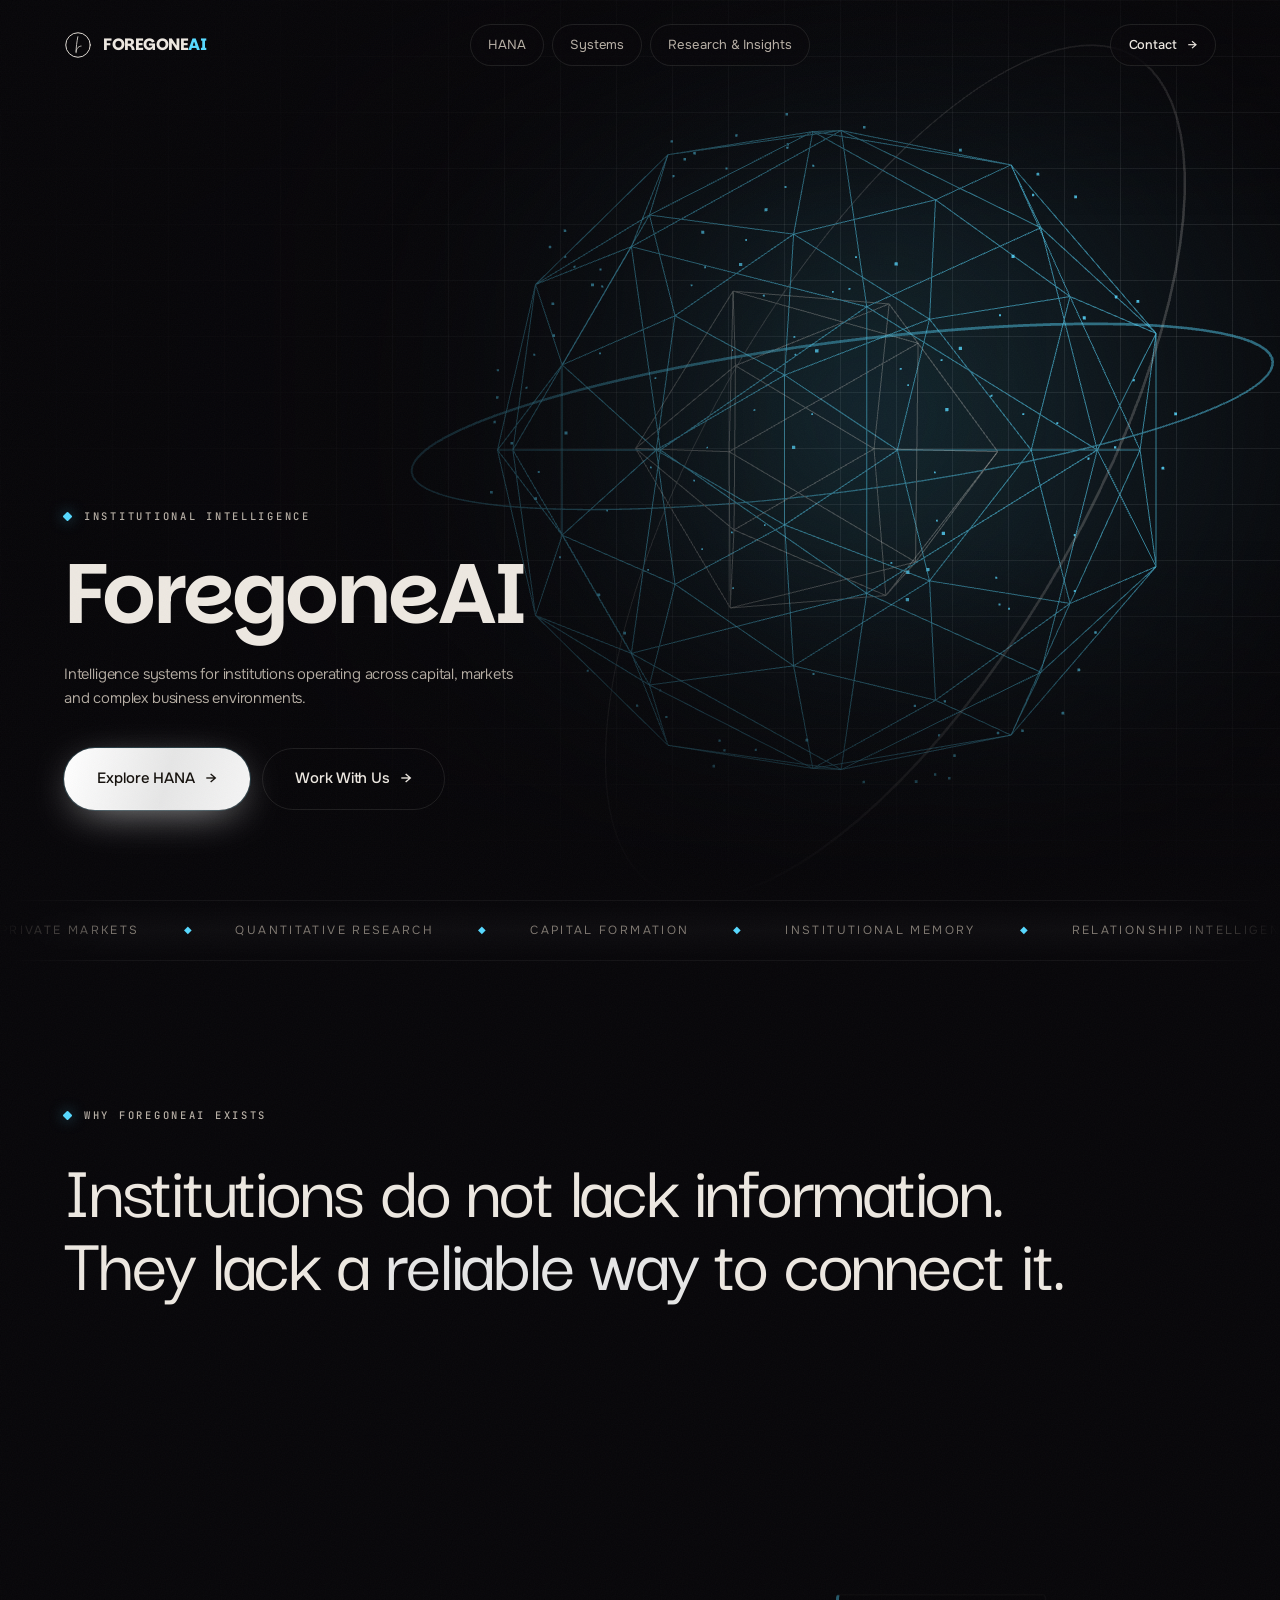
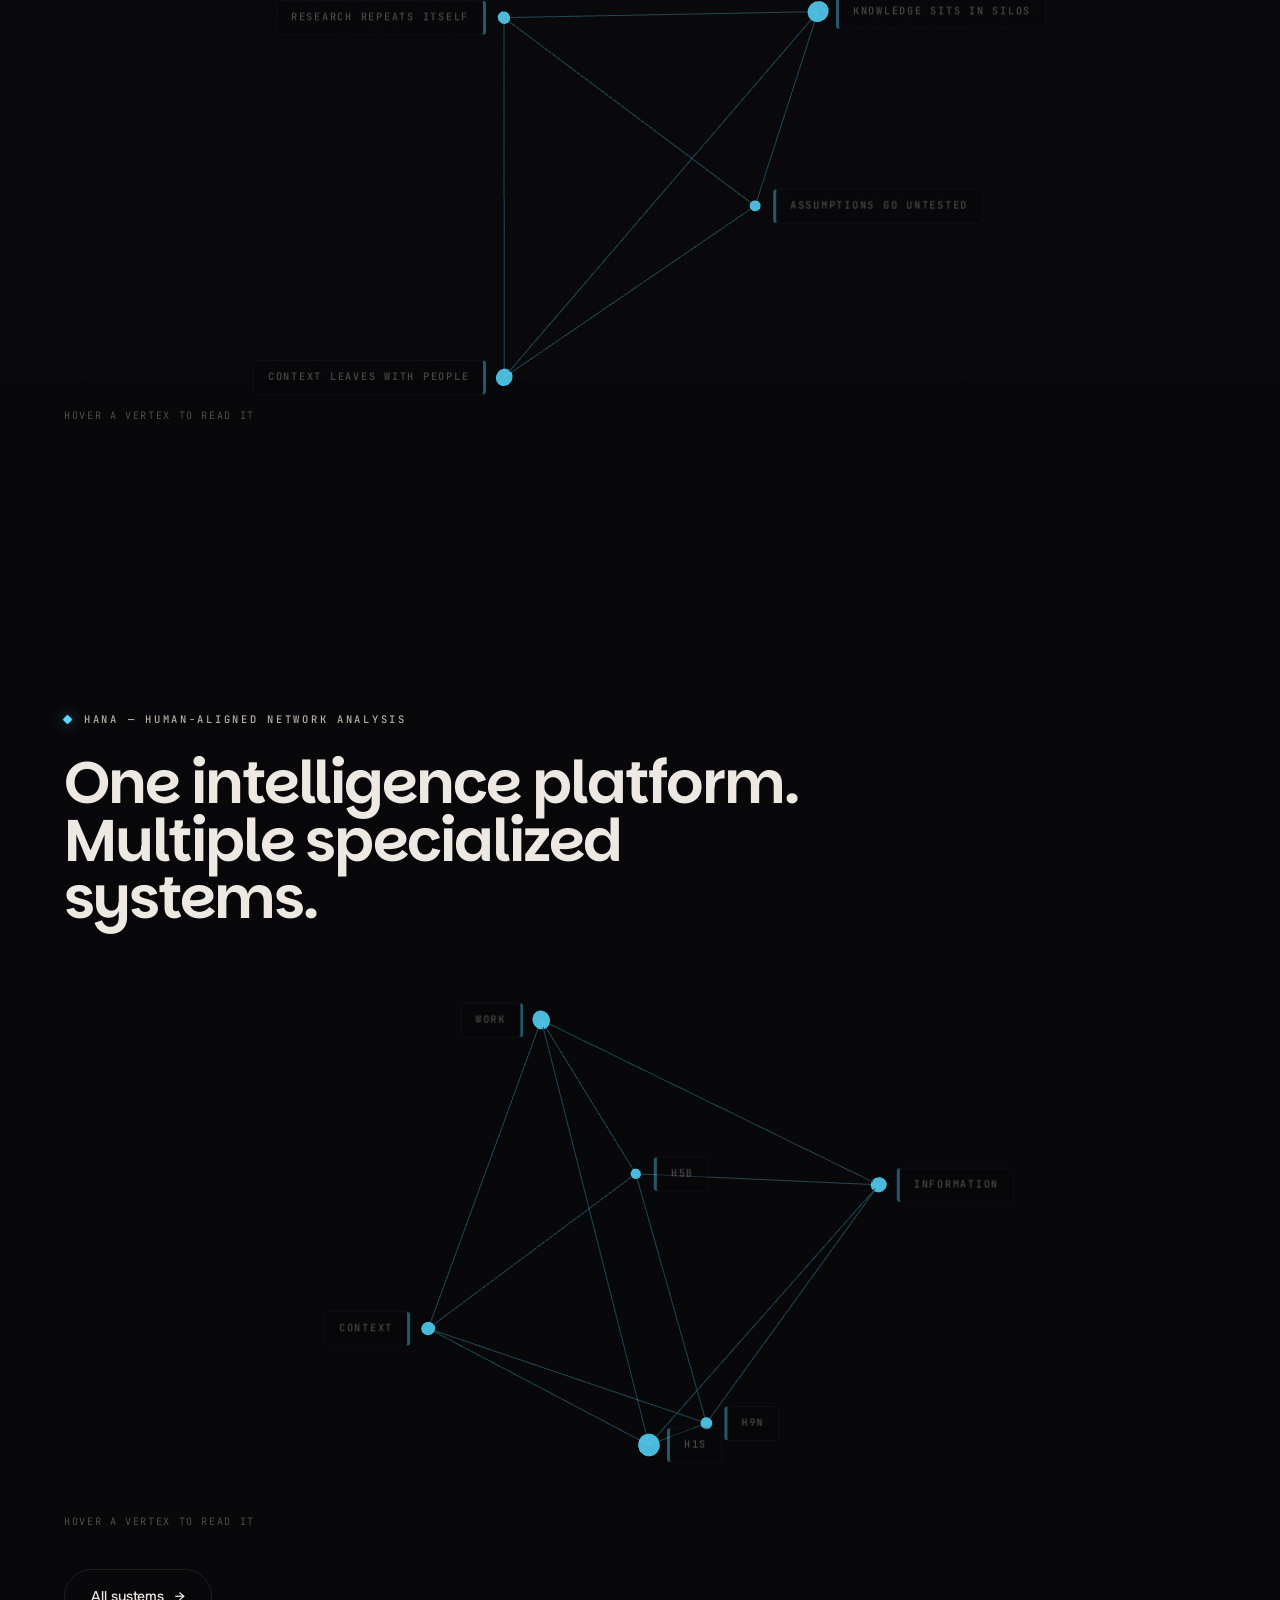
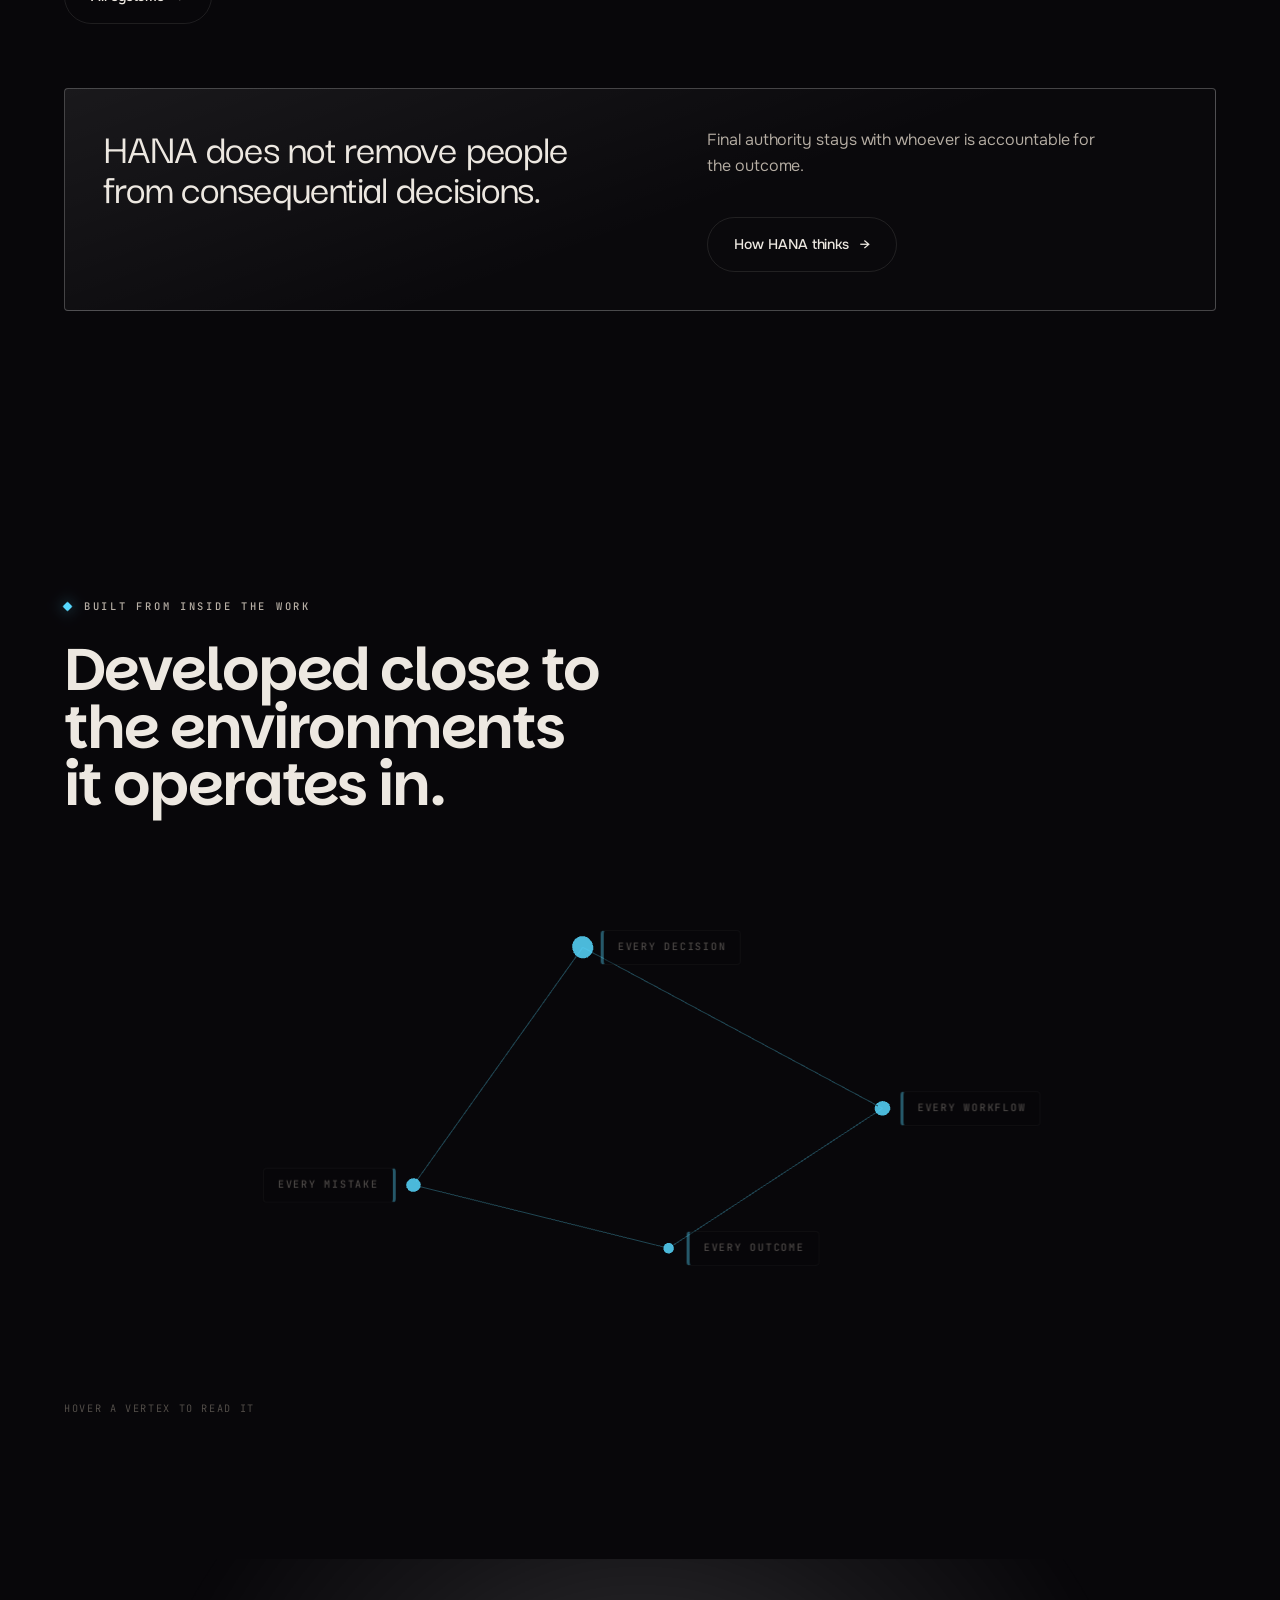
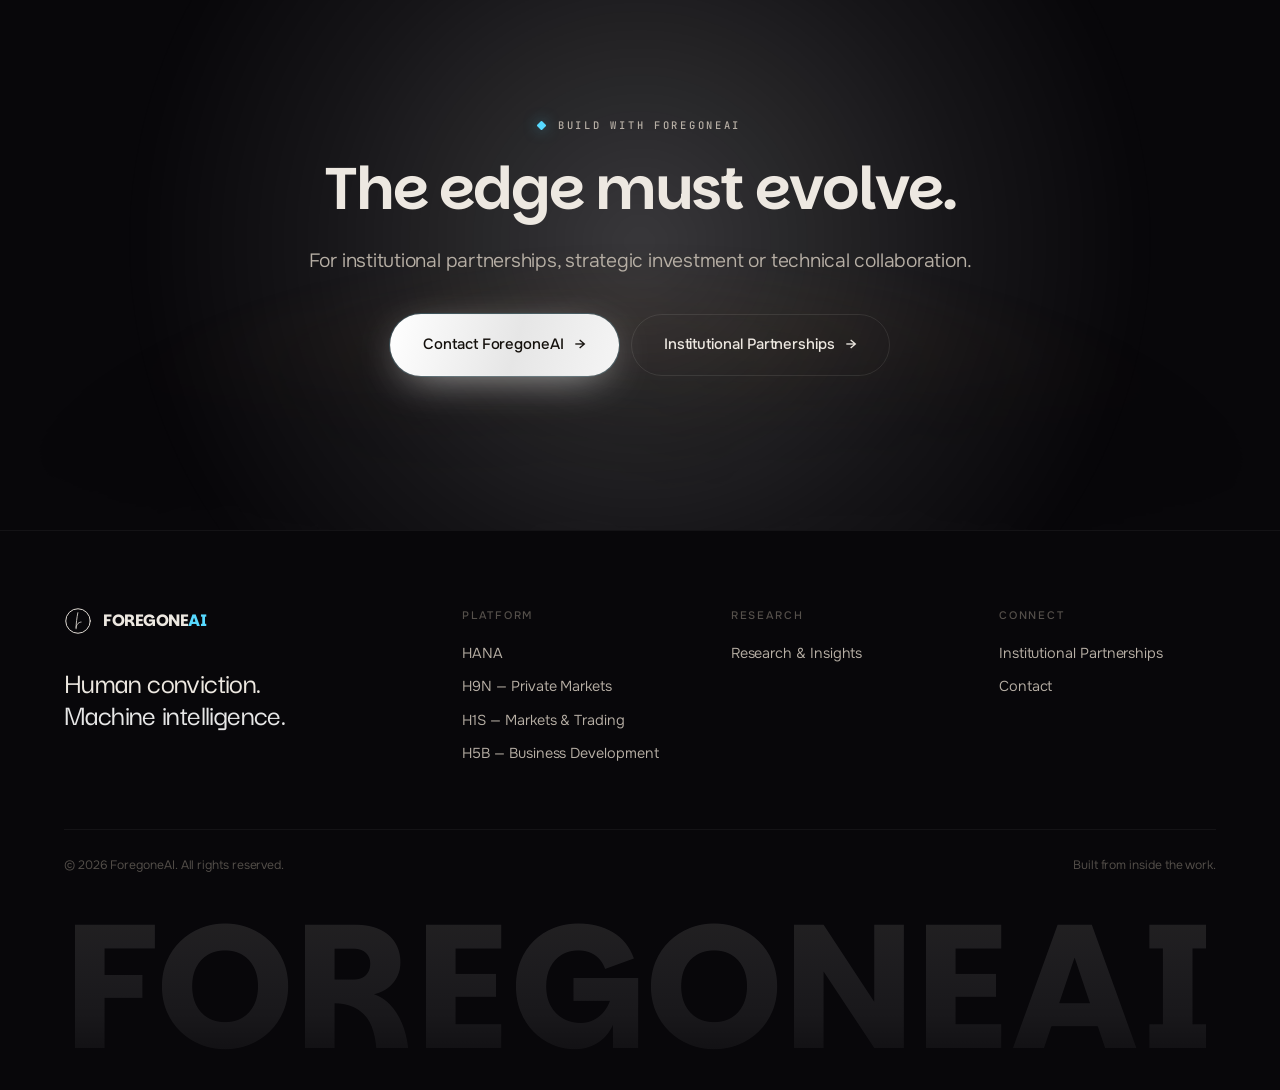
==== commit b973996d: "Add files via upload" ====
--- a/site/index.html
+++ b/site/index.html
@@ -305,7 +305,16 @@
       <span>&copy; <span data-year>2026</span> ForegoneAI. All rights reserved.</span>
       <span>Built from inside the work.</span>
     </div>
-    <div class="foot__word" aria-hidden="true">FOREGONEAI</div>
+    <svg class="foot__word" viewBox="0 0 918 112" preserveAspectRatio="xMidYMid meet" aria-hidden="true">
+      <defs>
+        <linearGradient id="footWordFade" x1="0" y1="0" x2="0" y2="1">
+          <stop offset="0" stop-color="#EDE8E1" stop-opacity=".13"/>
+          <stop offset=".62" stop-color="#FFFFFF" stop-opacity=".07"/>
+          <stop offset="1" stop-color="#FFFFFF" stop-opacity="0"/>
+        </linearGradient>
+      </defs>
+      <text x="459" y="105" text-anchor="middle" textLength="918" lengthAdjust="spacing">FOREGONEAI</text>
+    </svg>
   </div>
 </footer>
 
--- a/site/assets/css/main.css
+++ b/site/assets/css/main.css
@@ -1489,20 +1489,20 @@
 .foot__bar a:hover { color: var(--ink-2); }
 
 /* giant wordmark at the very bottom */
+/* scales to the container width, so the whole word always fits — the old
+   fixed vw sizing overflowed and .foot's overflow:hidden ate the "AI" */
 .foot__word {
+  display: block;
+  width: 100%;
+  height: auto;
+  margin-top: 40px;
+  user-select: none;
+}
+.foot__word text {
   font-family: var(--f-display);
   font-weight: 700;
-  font-size: clamp(3rem, 15.5vw, 15rem);
-  line-height: .8;
-  letter-spacing: -0.055em;
-  text-align: center;
-  margin-top: 40px;
-  background: linear-gradient(180deg, rgba(237,232,225,.10), rgba(255,255,255,.055) 62%, transparent);
-  -webkit-background-clip: text;
-  background-clip: text;
-  color: transparent;
-  user-select: none;
-  white-space: nowrap;
+  font-size: 140px;
+  fill: url(#footWordFade);
 }
 
 /* ==========================================================================
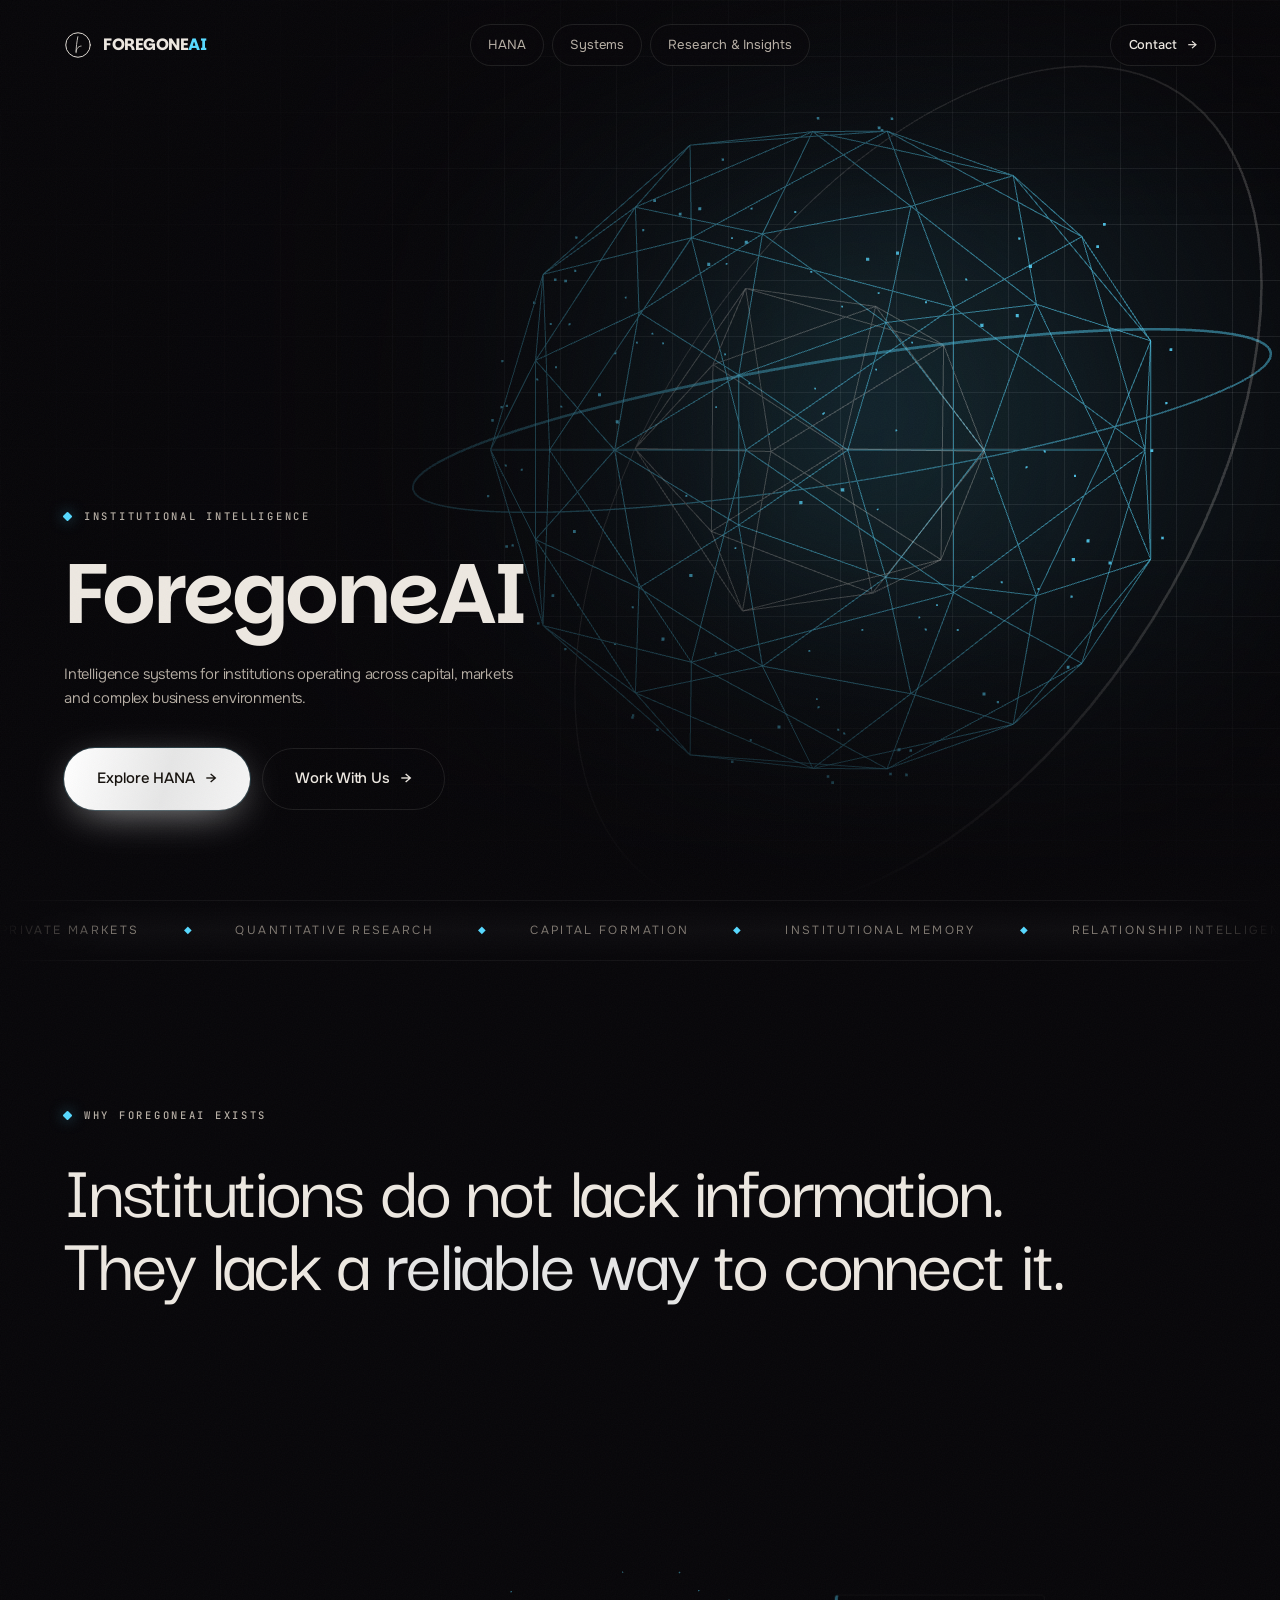
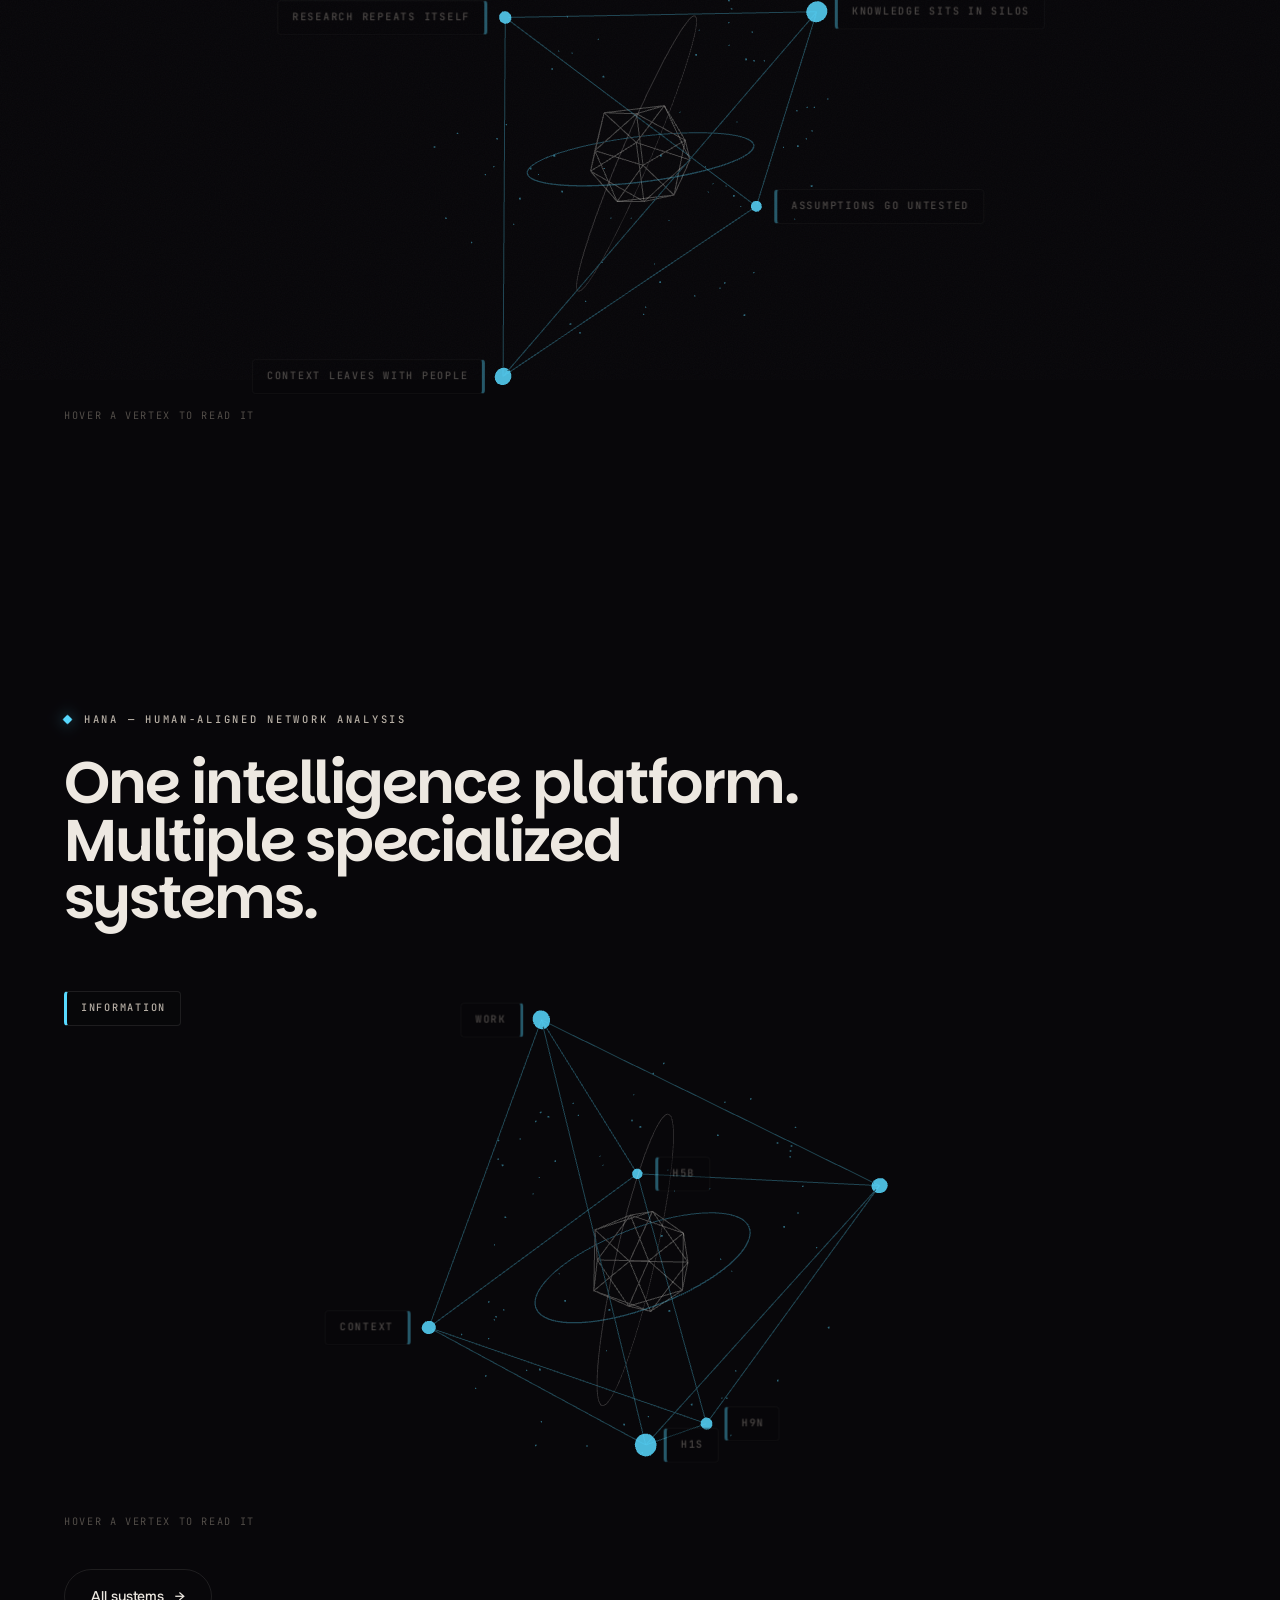
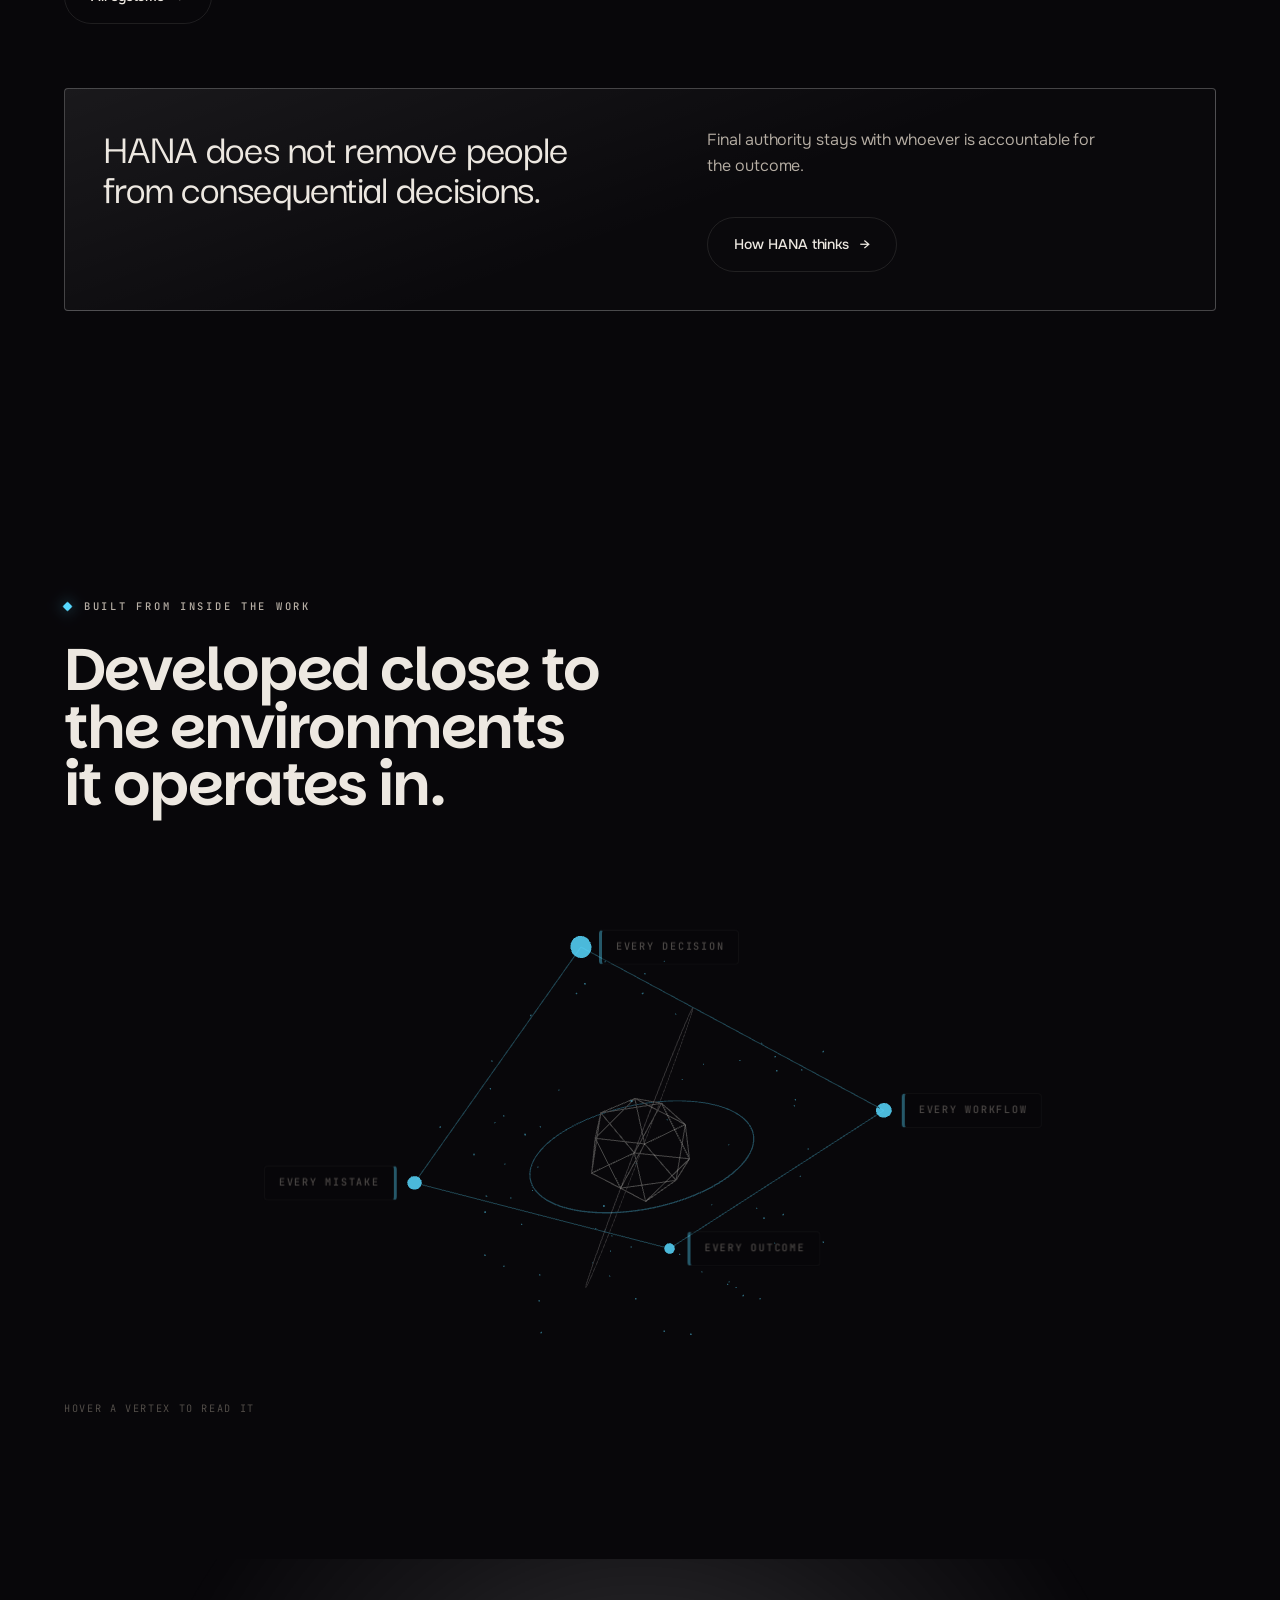
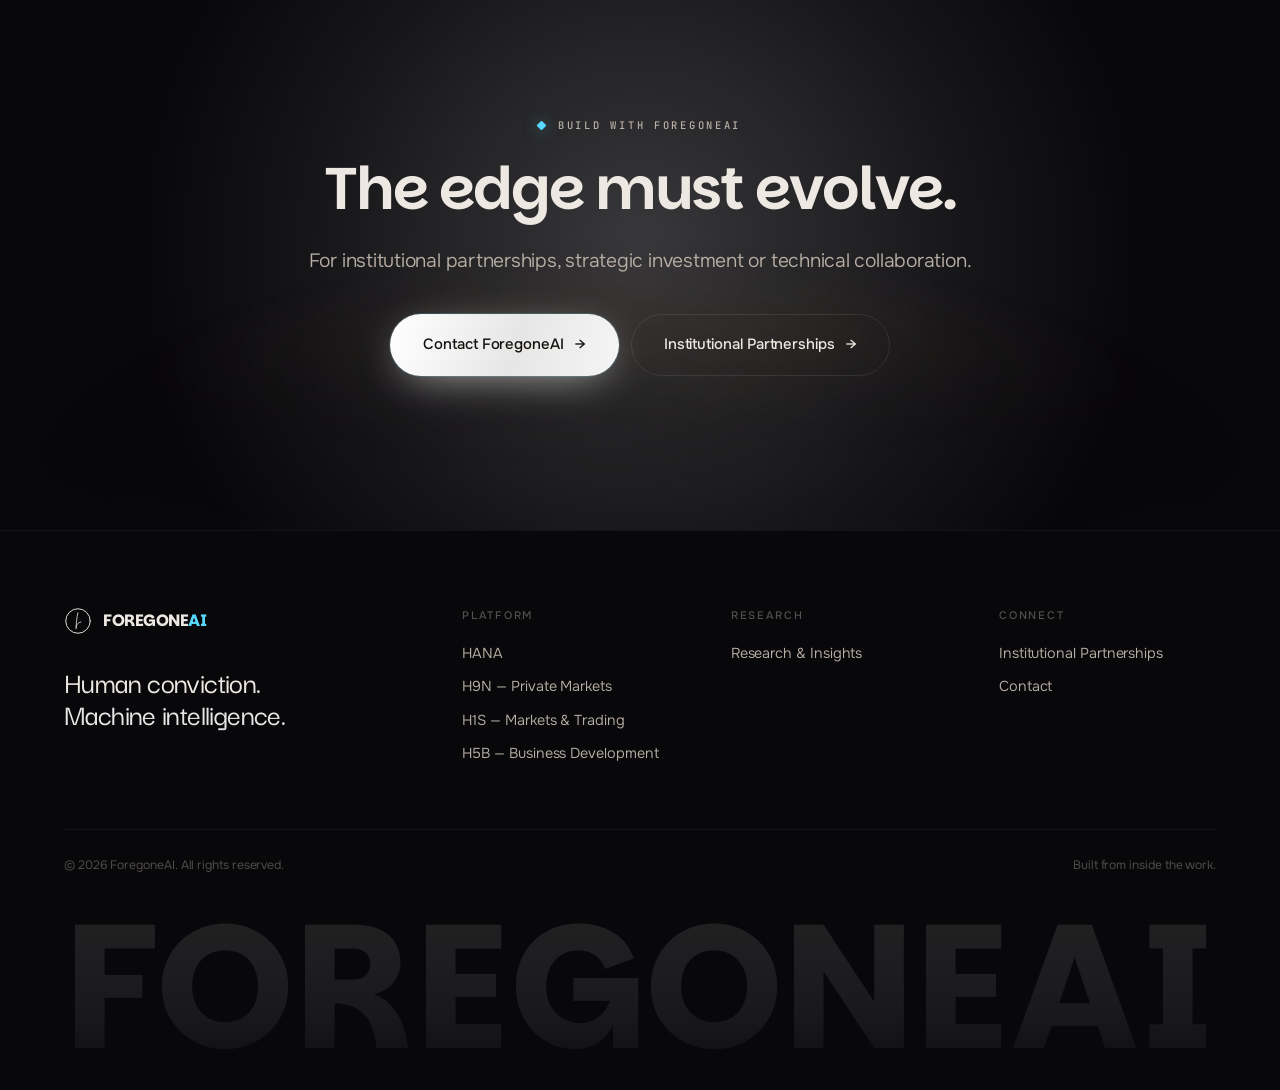
==== commit f49d3501: "Add files via upload" ====
--- a/site/index.html
+++ b/site/index.html
@@ -81,7 +81,7 @@
     <div class="hero__grid hero__grid--solo">
       <div class="hero__copy">
         <p class="eyebrow eyebrow--dot">Institutional Intelligence</p>
-        <h1 class="d1 d1--lead rv-stack">
+        <h1 class="d1 d1--lead rv-stack" data-scramble>
           <span class="rv-line"><span>ForegoneAI</span></span>
         </h1>
         <p class="lede" data-rv data-rv-delay="0.45">
--- a/site/assets/css/main.css
+++ b/site/assets/css/main.css
@@ -662,6 +662,16 @@
   font-size: clamp(2.9rem, 6.6vw, 5.6rem);
   letter-spacing: -0.042em;
 }
+/* acronym lockup — the name at full scale, its expansion set quietly beneath
+   it, rather than run on as one line that has to break mid-phrase */
+.hl-expand {
+  font-size: clamp(1.05rem, 2vw, 1.85rem);
+  font-weight: 400;
+  letter-spacing: -0.008em;
+  color: var(--ink-2);
+}
+.rv-line--sub { margin-top: clamp(12px, 1.3vw, 22px); }
+
 /* dimmed first line — the light/bold headline pairing from the references */
 .hl-soft { color: var(--ink-2); font-weight: 300; opacity: .85; }
 .hero__copy .lede {
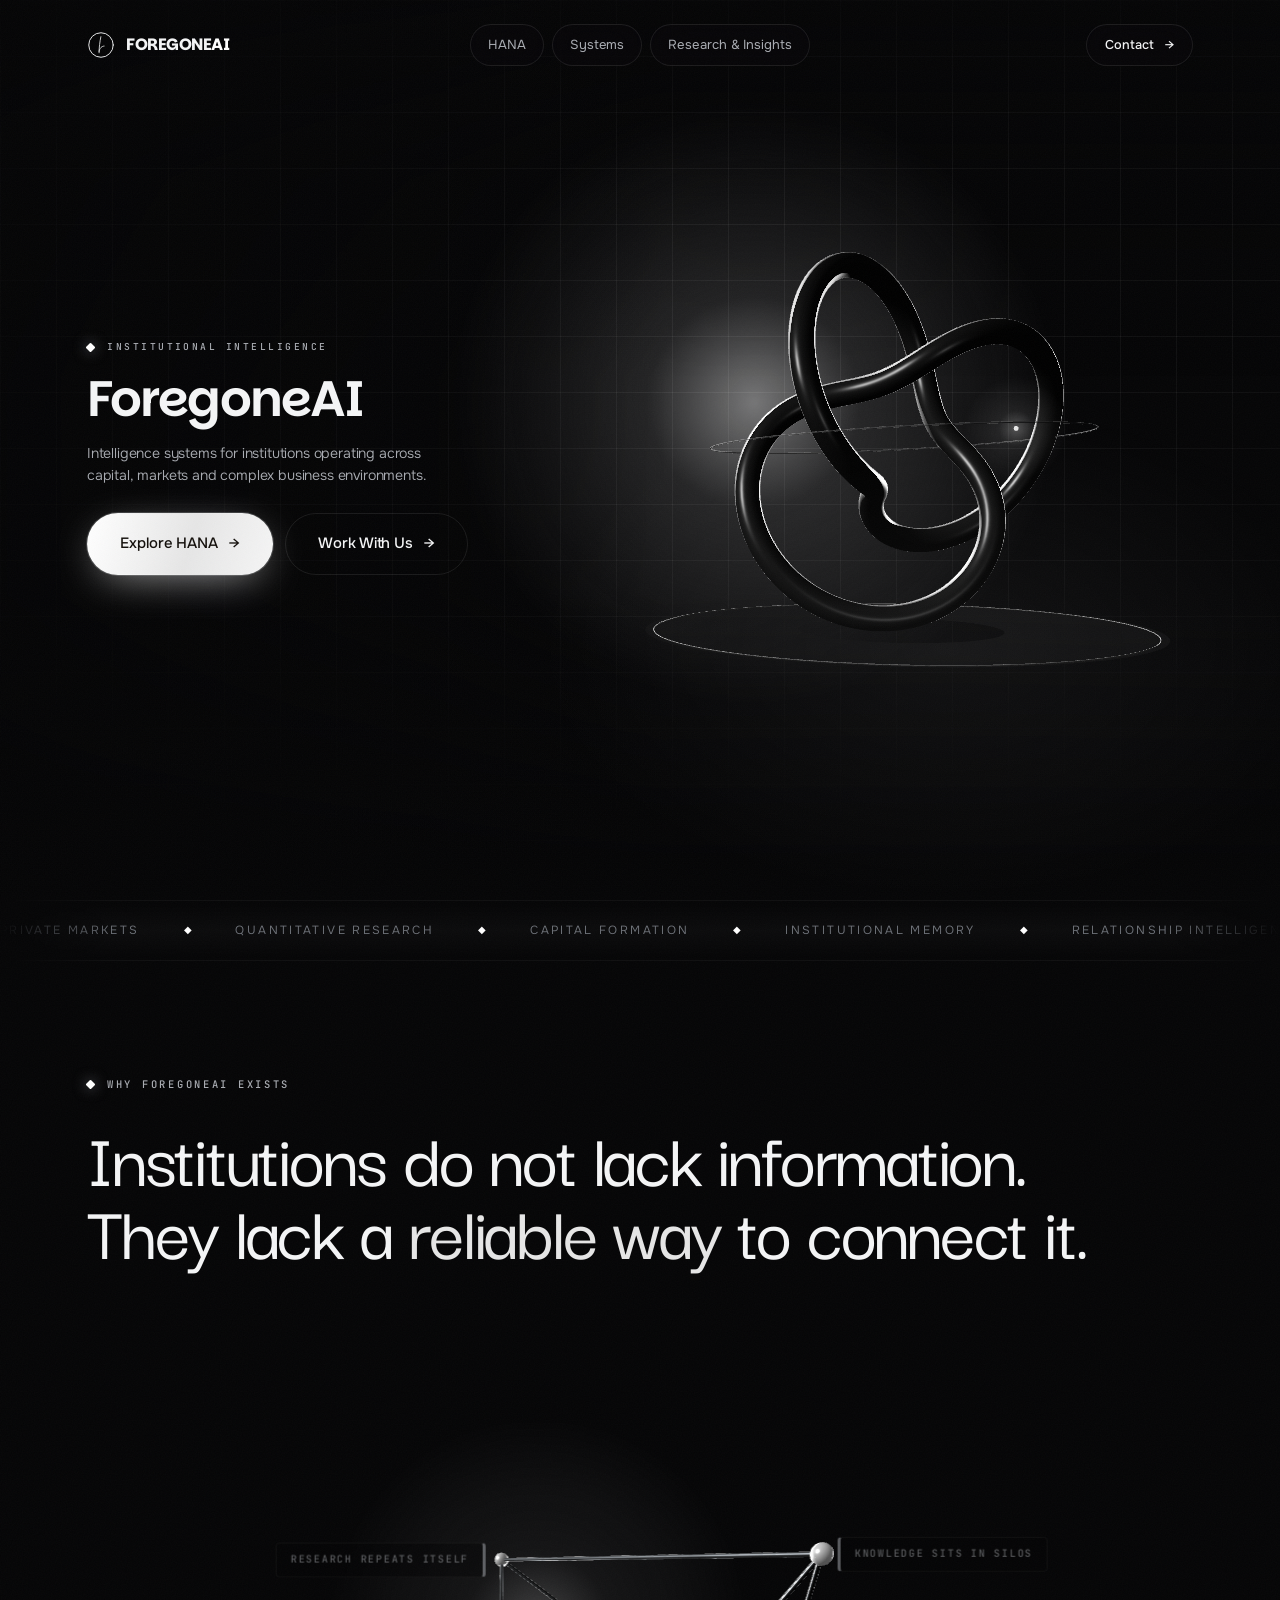
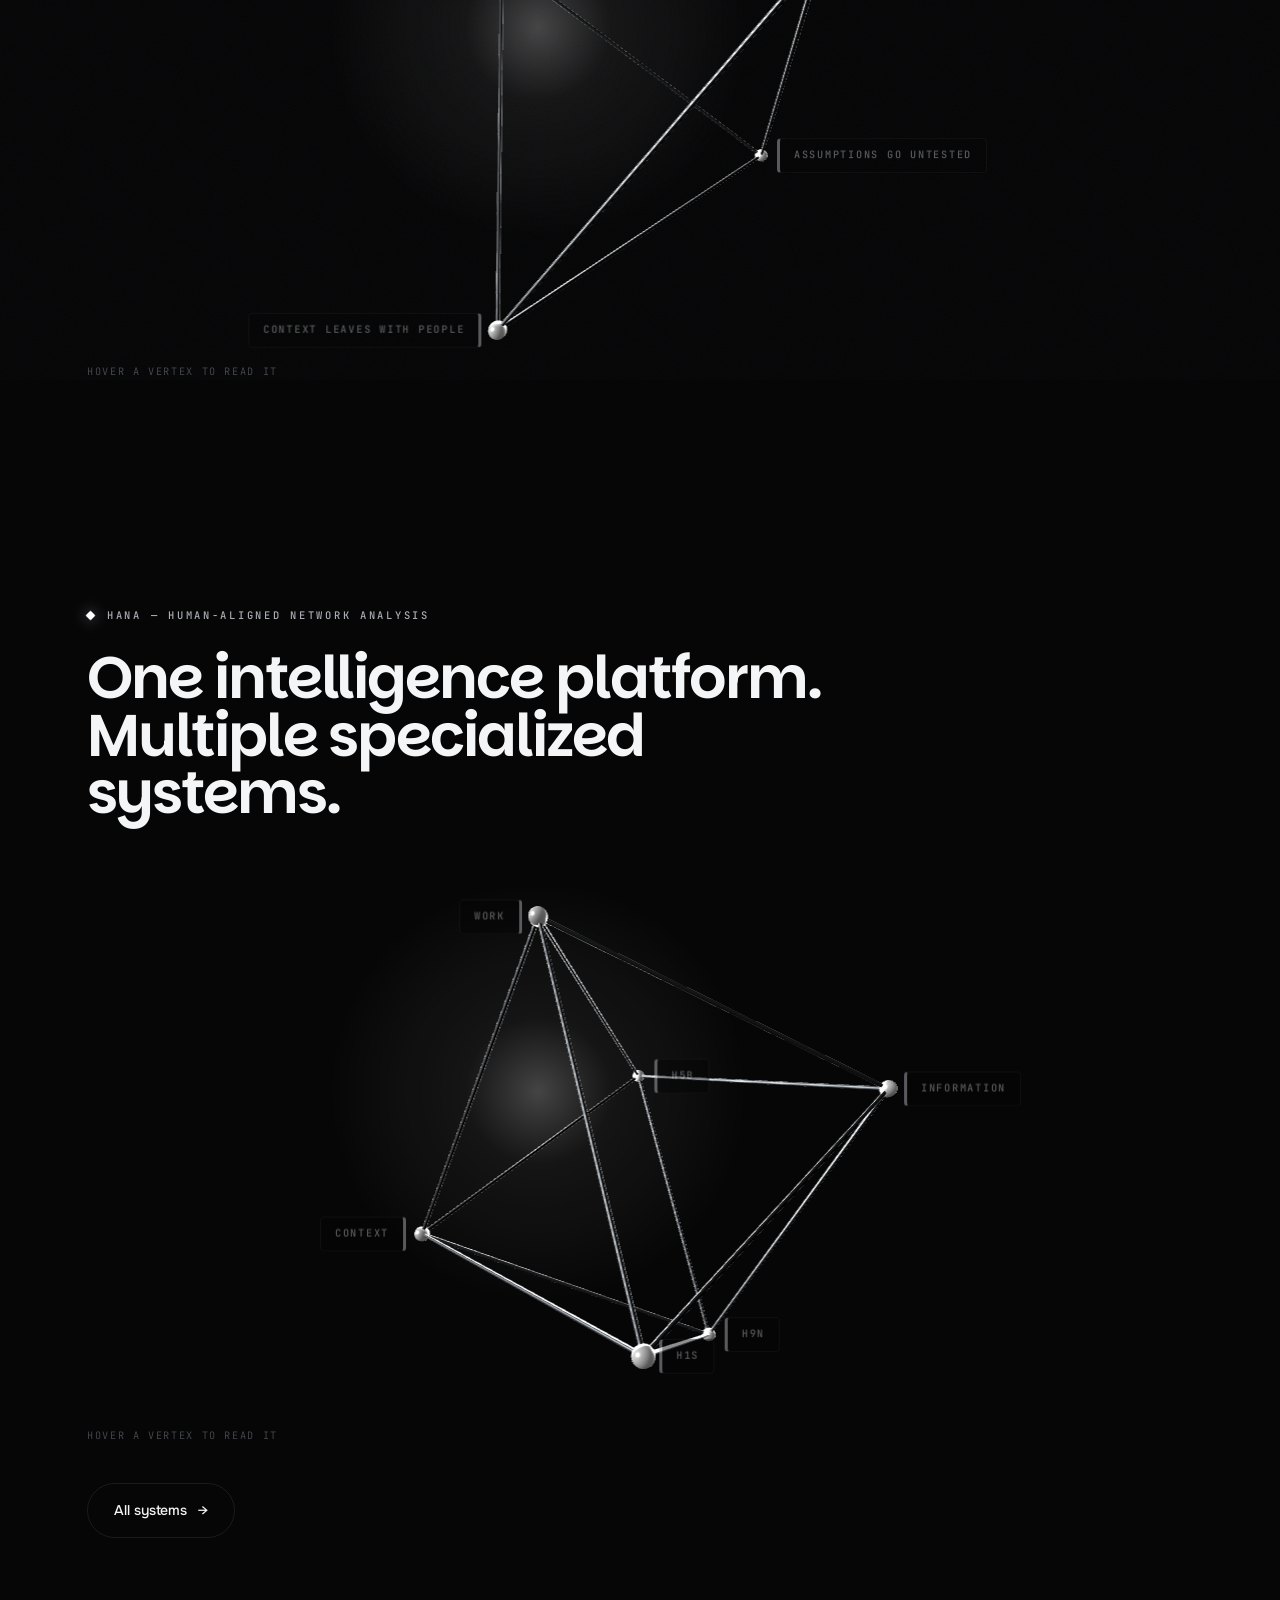
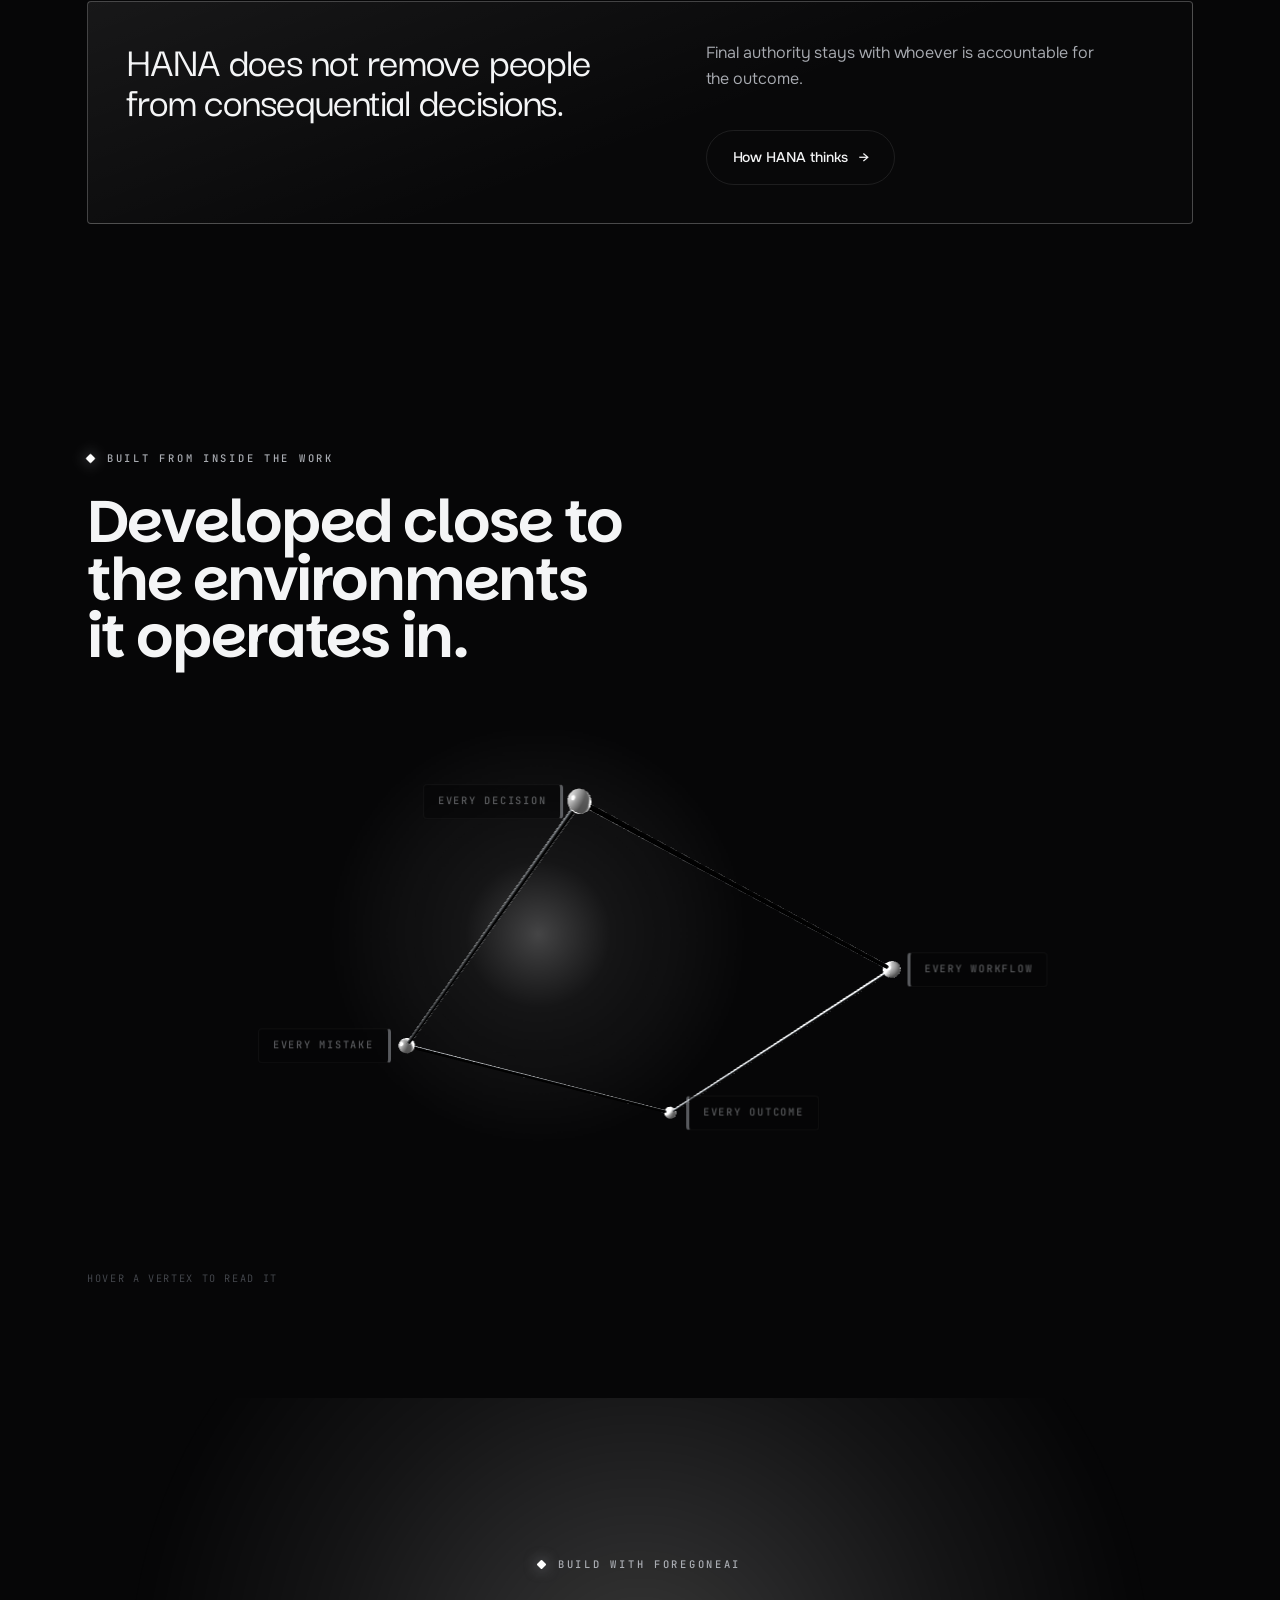
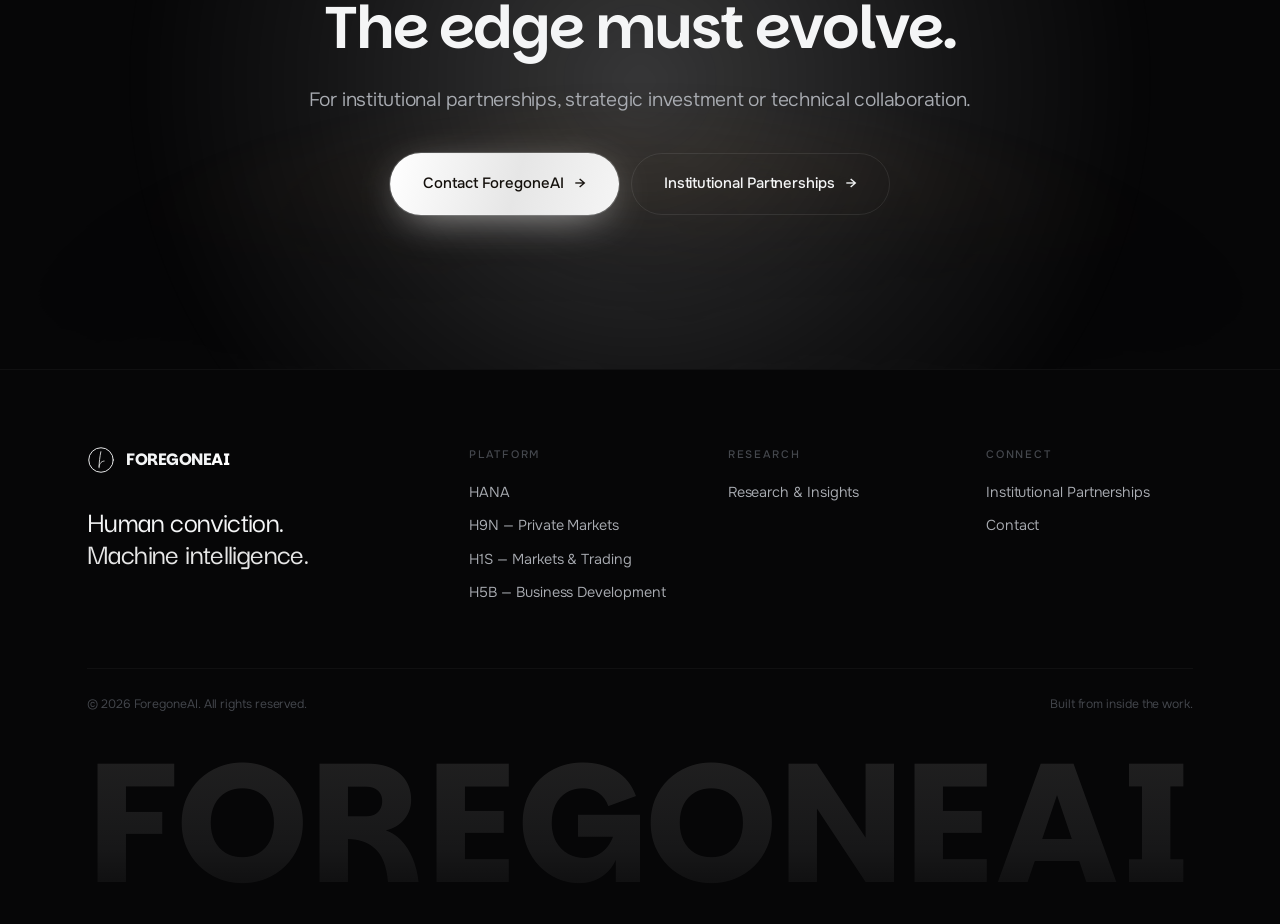
==== commit 050d87f8: "Add files via upload" ====
--- a/site/index.html
+++ b/site/index.html
@@ -70,29 +70,28 @@
 
 <main id="main">
 
-<section class="hero">
+<section class="hero hero--stage">
   <div class="hero__grid-bg" aria-hidden="true"></div>
-  <div class="hero__aura" aria-hidden="true"></div>
-  <canvas class="hero__gl" data-gl="orb" aria-hidden="true"></canvas>
-  <div class="hero__scan" aria-hidden="true"></div>
-  <div class="hero__scrim hero__scrim--thin" aria-hidden="true"></div>
+  <canvas class="hero__gl" data-gl="knot" aria-hidden="true"></canvas>
+  <div class="hero__scrim" aria-hidden="true"></div>
 
   <div class="hero__in wrap">
-    <div class="hero__grid hero__grid--solo">
-      <div class="hero__copy">
+    <div class="stage">
+      <div class="stage__copy">
         <p class="eyebrow eyebrow--dot">Institutional Intelligence</p>
-        <h1 class="d1 d1--lead rv-stack" data-scramble>
+        <h1 class="d1 rv-stack" data-scramble>
           <span class="rv-line"><span>ForegoneAI</span></span>
         </h1>
-        <p class="lede" data-rv data-rv-delay="0.45">
+        <p class="lede" data-rv data-rv-delay="0.4">
           Intelligence systems for institutions operating across capital, markets
           and complex business environments.
         </p>
-        <div class="btn-row" data-rv data-rv-delay="0.6">
+        <div class="btn-row" data-rv data-rv-delay="0.55">
           <a class="btn btn--primary btn--lg" href="hana.html">Explore HANA <span class="arw" aria-hidden="true">&rarr;</span></a>
           <a class="btn btn--lg" href="contact.html">Work With Us <span class="arw" aria-hidden="true">&rarr;</span></a>
         </div>
       </div>
+
     </div>
   </div>
 </section>
--- a/site/assets/css/main.css
+++ b/site/assets/css/main.css
@@ -29,19 +29,19 @@
 /* ---------- Tokens ---------- */
 :root {
   /* surfaces */
-  --bg:          #08070A;
-  --bg-1:        #0C0A0D;
-  --bg-2:        #12100F;
-  --bg-raise:    #17141A;
-  --line:        rgba(237, 232, 225, 0.10);
-  --line-soft:   rgba(237, 232, 225, 0.055);
-  --glass:       rgba(237, 232, 225, 0.028);
-
-  /* ink */
-  --ink:         #EDE8E1;
-  --ink-2:       #B7AFA5;
-  --ink-3:       #857E76;
-  --ink-4:       #55504B;
+  --bg:          #060607;
+  --bg-1:        #0A0A0C;
+  --bg-2:        #0E0E11;
+  --bg-raise:    #141417;
+  --line:        rgba(255, 255, 255, 0.085);
+  --line-soft:   rgba(255, 255, 255, 0.045);
+  --glass:       rgba(255, 255, 255, 0.025);
+
+  /* ink — a pure neutral ramp; the reference has no hue anywhere in it */
+  --ink:         #F4F5F6;
+  --ink-2:       #A9ACB2;
+  --ink-3:       #71757C;
+  --ink-4:       #45484E;
 
   /* accents pulled from the HANA renders */
   --amber:       #E6E6E6;
@@ -55,10 +55,11 @@
   --amber-glow:  0 0 0 1px rgba(255,255,255,.28), 0 8px 40px -8px rgba(255,255,255,.35);
 
   /* signature glow accent — used sparingly: live states, data, geometry */
-  --glow:        #57D9FF;
-  --glow-soft:   #B9F0FF;
-  --glow-deep:   #0B5C82;
-  --glow-rgb:    87, 217, 255;
+  /* the accent is light itself — one white source, used sparingly */
+  --glow:        #FFFFFF;
+  --glow-soft:   #E8EDF3;
+  --glow-deep:   #5A6068;
+  --glow-rgb:    236, 241, 247;
 
   /* type */
   --f-display: "Parkinsans", "Helvetica Neue", Arial, sans-serif;
@@ -67,9 +68,10 @@
   --f-mono:    "JetBrains Mono", ui-monospace, "SF Mono", Menlo, Consolas, monospace;
 
   /* rhythm */
-  --gutter: clamp(20px, 5vw, 64px);
-  --maxw: 1320px;
-  --sec-y: clamp(84px, 11vw, 172px);
+  --gutter: clamp(22px, 6.8vw, 96px);
+  --maxw: 1400px;
+  --nav-h: 74px;      /* 16px pad + 58px bar — the line the hero hangs from */
+  --sec-y: clamp(76px, 8.6vw, 136px);
 
   /* motion */
   --e-out: cubic-bezier(.16, 1, .3, 1);
@@ -319,6 +321,8 @@
     linear-gradient(rgba(255,255,255,.035) 1px, transparent 1px),
     linear-gradient(90deg, rgba(255,255,255,.035) 1px, transparent 1px);
   background-size: 56px 56px;
+  -webkit-mask-image: radial-gradient(135% 105% at 50% 0%, #000 22%, rgba(0,0,0,.45) 62%, transparent 100%);
+  mask-image: radial-gradient(135% 105% at 50% 0%, #000 22%, rgba(0,0,0,.45) 62%, transparent 100%);
 }
 
 /* ---------- Grain + vignette overlays ---------- */
@@ -517,24 +521,30 @@
   overflow: hidden;
   isolation: isolate;
 }
-.hero--sub { min-height: 74svh; }
-
+/* every hero runs the same height, so the copy lands on the same line on every
+   page — a shorter sub-page hero leaves its copy floating with dead space under
+   it and reads as a different layout */
+.hero--sub { min-height: 100svh; }
+/* every hero anchors its copy to the bottom-left, so the form has the whole
+   upper frame to itself and the two read as one diagonal instead of two blocks
+   at the same eye level */
+.hero { padding-bottom: clamp(40px, 5.4vw, 74px); }
 /* index.html hero visual stack (no video) — grid, 3D geometry, scanline */
 /* soft light bloom behind the geometry — gives the object atmosphere and
    depth instead of flat wire-on-black */
 .hero__aura {
   position: absolute;
-  top: 46%; left: 68%;
-  width: min(1080px, 88vw);
+  top: 54%; left: 50%;
+  width: min(1180px, 94vw);
   aspect-ratio: 1;
   transform: translate(-50%, -50%);
   z-index: -7;
   pointer-events: none;
   background: radial-gradient(circle,
-    rgba(var(--glow-rgb), .17),
-    rgba(var(--glow-rgb), .06) 36%,
+    rgba(var(--glow-rgb), .2),
+    rgba(var(--glow-rgb), .07) 36%,
     transparent 68%);
-  filter: blur(26px);
+  filter: blur(30px);
   animation: aura 12s var(--e-io) infinite;
 }
 @keyframes aura {
@@ -546,8 +556,8 @@
   inset: 0;
   z-index: -8;
   background-image:
-    linear-gradient(rgba(255,255,255,.05) 1px, transparent 1px),
-    linear-gradient(90deg, rgba(255,255,255,.05) 1px, transparent 1px);
+    linear-gradient(rgba(255,255,255,.028) 1px, transparent 1px),
+    linear-gradient(90deg, rgba(255,255,255,.028) 1px, transparent 1px);
   background-size: 56px 56px;
   -webkit-mask-image: radial-gradient(115% 85% at 50% 28%, #000 42%, transparent 88%);
   mask-image: radial-gradient(115% 85% at 50% 28%, #000 42%, transparent 88%);
@@ -600,21 +610,95 @@
   inset: 0;
   z-index: -2;
   background:
-    linear-gradient(180deg, rgba(8,7,10,.86) 0%, rgba(8,7,10,.32) 34%, rgba(8,7,10,.72) 72%, var(--bg) 100%),
-    radial-gradient(120% 80% at 50% 100%, rgba(8,7,10,.86), transparent 62%);
+    linear-gradient(180deg, rgba(6,6,7,.86) 0%, rgba(6,6,7,.32) 34%, rgba(6,6,7,.72) 72%, var(--bg) 100%),
+    radial-gradient(120% 80% at 50% 100%, rgba(6,6,7,.86), transparent 62%);
 }
 /* index.html hero — directional scrim: heavy on the left so the copy sits on
    calm darkness, clearing to the right so the geometry reads at full presence */
 .hero__scrim--thin {
   background:
     linear-gradient(90deg,
-      rgba(8,7,10,.95) 0%,
-      rgba(8,7,10,.88) 22%,
-      rgba(8,7,10,.55) 42%,
-      rgba(8,7,10,.16) 62%,
-      transparent 82%),
-    linear-gradient(180deg, rgba(8,7,10,.72) 0%, transparent 24%, transparent 60%, var(--bg) 100%);
-}
+      rgba(6,6,7,.94) 0%,
+      rgba(6,6,7,.88) 20%,
+      rgba(6,6,7,.66) 36%,
+      rgba(6,6,7,.38) 52%,
+      rgba(6,6,7,.16) 68%,
+      rgba(6,6,7,.05) 82%,
+      transparent 92%),
+    linear-gradient(180deg, rgba(6,6,7,.72) 0%, transparent 24%, transparent 60%, var(--bg) 100%);
+}
+/* ----------------------------------------------------------------------
+   The stage — copy on the left, the object on the right.
+
+   The two were sharing the same ground before, and a form lit this hard will
+   always win that fight: its rim is the brightest thing on the page. Giving
+   each a half removes the argument entirely, and the copy gets to sit on flat
+   black where small type belongs.
+   ---------------------------------------------------------------------- */
+.hero--stage { align-items: center; padding-top: calc(var(--nav-h) + 4px); }
+.hero--stage .hero__in { width: 100%; }
+
+.stage {
+  display: grid;
+  grid-template-columns: minmax(0, 1fr) minmax(0, 1fr);
+  align-items: center;
+  gap: clamp(24px, 5vw, 72px);
+}
+.stage__copy { max-width: 470px; }
+.stage__copy .eyebrow { margin-bottom: 20px; }
+.stage__copy .d1 {
+  font-size: clamp(2.1rem, 3.9vw, 3.3rem);
+  letter-spacing: -0.038em;
+  line-height: 1.04;
+  margin-bottom: 0;
+}
+.stage__copy .lede {
+  margin-top: clamp(14px, 2vh, 22px);
+  max-width: 40ch;
+  font-size: clamp(.88rem, 1vw, 1rem);
+  color: var(--ink-2);
+}
+.stage__copy .btn-row { margin-top: clamp(20px, 3vh, 32px); }
+
+/* the short index, under the copy in the same column */
+.stage__index {
+  list-style: none;
+  display: grid;
+  grid-auto-flow: column;
+  grid-auto-columns: 1fr;
+  gap: clamp(14px, 2vw, 26px);
+  margin-top: clamp(26px, 4vh, 44px);
+  padding-top: clamp(16px, 2.2vh, 22px);
+  border-top: 1px solid var(--line-soft);
+}
+.stage__index a { display: grid; gap: 4px; color: inherit; }
+.stage__k {
+  font-family: var(--f-mono);
+  font-size: .64rem;
+  letter-spacing: .2em;
+  text-transform: uppercase;
+  color: var(--ink-4);
+}
+.stage__v { font-size: .82rem; color: var(--ink-2); line-height: 1.35; }
+.stage__index a:hover .stage__v { color: var(--ink); }
+
+/* the room: a low floor bloom under the object, and a bed under the copy */
+.hero--stage .hero__scrim {
+  background:
+    radial-gradient(46% 40% at 74% 72%, rgba(255,255,255,.05), transparent 70%),
+    linear-gradient(90deg, rgba(6,6,7,.72) 0%, rgba(6,6,7,.34) 34%, transparent 52%),
+    linear-gradient(180deg, rgba(6,6,7,.80) 0%, rgba(6,6,7,.22) 20%, transparent 42%),
+    linear-gradient(180deg, transparent 66%, rgba(6,6,7,.68) 88%, var(--bg) 100%);
+}
+
+@media (max-width: 860px) {
+  /* stack: copy first, the object gets the lower half of the frame */
+  .stage { grid-template-columns: minmax(0, 1fr); align-content: start; }
+  .stage__copy { max-width: none; }
+  .stage__index { grid-auto-flow: row; gap: 12px; }
+  .stage__index a { grid-template-columns: 4.4rem 1fr; align-items: baseline; gap: 12px; }
+}
+
 .hero__net {
   position: absolute;
   inset: 0;
@@ -650,24 +734,48 @@
 /* index.html hero — text confined to one narrow column so the visual
    carries most of the screen, matching the reference layouts */
 .hero__grid--solo { grid-template-columns: minmax(0, 1fr); }
-.hero__copy { max-width: 660px; }
+
+/* Hero type sits a step below the page's display scale on purpose. The form is
+   the subject of this frame; sizing the headline to match it makes the two
+   compete, and the shape stops reading as the thing you look at first. */
+/* A fixed measure for the hero copy. The layout centres the copy and the form
+   as a pair, and it sizes that pair from this column rather than from however
+   long a given page's headline happens to run — otherwise every page resolves
+   to slightly different margins.
+
+   The reserved height does the same job vertically. The block is anchored from
+   its bottom, so without it a page carrying less copy — no button row, a
+   one-line headline — starts further down, and the eyebrow that opens each page
+   lands on a different line every time you navigate. Reserving the tallest
+   block's height puts that first mark on one line across the site. */
+.hero__copy {
+  max-width: 430px;
+  min-height: clamp(252px, 21vw, 272px);
+}
+/* buttons are not prose — they size to their labels rather than to the text
+   measure, so a long pair doesn't stack and push the whole block taller than
+   its neighbours' */
+.hero__copy .btn-row {
+  width: max-content;
+  max-width: min(560px, calc(100vw - 2 * var(--gutter)));
+}
 .hero__copy .d1 {
-  font-size: clamp(2.3rem, 4.4vw, 3.9rem);
-  letter-spacing: -0.038em;
-  line-height: 1.02;
-  margin-bottom: 22px;
+  font-size: clamp(1.7rem, 2.9vw, 2.5rem);
+  letter-spacing: -0.034em;
+  line-height: 1.05;
+  margin-bottom: 15px;
 }
 /* single-word lead headline gets to run larger than a stacked one */
 .hero__copy .d1--lead {
-  font-size: clamp(2.9rem, 6.6vw, 5.6rem);
-  letter-spacing: -0.042em;
+  font-size: clamp(2.05rem, 4.2vw, 3.55rem);
+  letter-spacing: -0.039em;
 }
 /* acronym lockup — the name at full scale, its expansion set quietly beneath
    it, rather than run on as one line that has to break mid-phrase */
 .hl-expand {
-  font-size: clamp(1.05rem, 2vw, 1.85rem);
+  font-size: clamp(.85rem, 1.35vw, 1.25rem);
   font-weight: 400;
-  letter-spacing: -0.008em;
+  letter-spacing: -0.006em;
   color: var(--ink-2);
 }
 .rv-line--sub { margin-top: clamp(12px, 1.3vw, 22px); }
@@ -675,12 +783,13 @@
 /* dimmed first line — the light/bold headline pairing from the references */
 .hl-soft { color: var(--ink-2); font-weight: 300; opacity: .85; }
 .hero__copy .lede {
-  font-size: clamp(.92rem, 1.05vw, 1.04rem);
-  max-width: 40ch;
-  line-height: 1.6;
-}
-.hero .d1 { margin-bottom: 26px; }
-.hero .lede { max-width: 46ch; }
+  font-size: clamp(.82rem, .92vw, .9rem);
+  max-width: 36ch;
+  line-height: 1.64;
+}
+.hero .d1 { margin-bottom: 18px; }
+.hero .lede { max-width: 40ch; }
+.hero .eyebrow { font-size: .6rem; margin-bottom: 18px; }
 .hero__side {
   padding-bottom: 8px;
   border-left: 1px solid var(--line);
@@ -877,7 +986,7 @@
 .split__media::after {
   content: "";
   position: absolute; inset: 0;
-  background: linear-gradient(190deg, transparent 45%, rgba(8,7,10,.55));
+  background: linear-gradient(190deg, transparent 45%, rgba(6,6,7,.55));
   pointer-events: none;
 }
 .media-cap {
@@ -1078,7 +1187,14 @@
 .cstl__hint, .cstl__panel { display: none; }
 
 /* --- 3D mode --- */
-.cstl.is-3d { height: clamp(430px, 60vh, 620px); }
+/* ----------------------------------------------------------------------
+   The interactive index — callouts riding a rotating armature.
+
+   No object in the middle: the vertices and the lines between them are the
+   whole form. Anything sitting at the centre competed with the labels for the
+   one part of the frame every one of them has to cross.
+   ---------------------------------------------------------------------- */
+.cstl.is-3d { height: clamp(430px, 62vh, 620px); }
 .cstl.is-3d .cstl__nodes { position: absolute; inset: 0; margin: 0; }
 .cstl.is-3d .cstl__nodes > li {
   position: absolute;
@@ -1089,15 +1205,14 @@
 }
 .cstl.is-3d .cstl__node-b { display: none; }
 
-/* vertex callout — a squared plate with a precision tick on its leading edge,
-   the way a measured callout reads on a drawing */
+/* a measured callout: squared plate, precision tick on the leading edge */
 .cstl.is-3d .cstl__node {
   position: relative;
   padding: 8px 14px;
   border: 1px solid var(--line);
-  border-left: 3px solid var(--glow);
+  border-left: 3px solid var(--ink-2);
   border-radius: 4px;
-  background: rgba(8, 7, 10, .86);
+  background: rgba(6, 6, 7, .88);
   backdrop-filter: blur(10px);
   -webkit-backdrop-filter: blur(10px);
   font-family: var(--f-mono);
@@ -1106,13 +1221,14 @@
   text-transform: uppercase;
   color: var(--ink-2);
   white-space: nowrap;
+  cursor: pointer;
   transition: color .3s var(--e-out), border-color .3s var(--e-out),
               background .3s var(--e-out), letter-spacing .3s var(--e-out);
 }
 /* label sits left of its vertex — move the tick to the facing edge */
 .cstl.is-3d li.is-left .cstl__node {
   border-left: 1px solid var(--line);
-  border-right: 3px solid var(--glow);
+  border-right: 3px solid var(--ink-2);
 }
 .cstl.is-3d .cstl__node:hover,
 .cstl.is-3d .cstl__node:focus-visible,
@@ -1122,10 +1238,6 @@
   border-color: var(--ink);
   letter-spacing: .2em;
 }
-.cstl.is-3d li:not(.is-left) .cstl__node:hover,
-.cstl.is-3d li:not(.is-left).is-on .cstl__node { border-left-color: var(--glow); }
-.cstl.is-3d li.is-left .cstl__node:hover,
-.cstl.is-3d li.is-left.is-on .cstl__node { border-right-color: var(--glow); }
 
 .cstl.is-3d .cstl__hint {
   display: block;
@@ -1138,44 +1250,51 @@
   color: var(--ink-4);
 }
 
-/* --- the readout box --- */
+/* --- the readout --- */
 .cstl.is-3d .cstl__panel {
   display: block;
   position: absolute;
   left: 0; top: 0;
-  width: min(320px, 78vw);
-  padding: 20px 22px;
-  border: 1px solid rgba(var(--glow-rgb), .3);
-  border-radius: 4px;
-  background: rgba(9, 8, 11, .93);
+  width: min(330px, 76%);
+  padding: 18px 20px;
+  border: 1px solid var(--line);
+  border-radius: 6px;
+  background: rgba(6, 6, 7, .94);
   backdrop-filter: blur(14px);
   -webkit-backdrop-filter: blur(14px);
-  box-shadow: 0 20px 60px -20px rgba(0,0,0,.9);
   opacity: 0;
-  transform: translateY(6px);
-  transition: opacity .28s var(--e-out), transform .28s var(--e-out);
   pointer-events: none;
-  z-index: 5;
-}
-.cstl.is-3d .cstl__panel.is-on { opacity: 1; transform: translateY(0); }
-.cstl__panel h4 {
-  font-family: var(--f-display);
-  font-size: 1.12rem;
-  font-weight: 600;
-  letter-spacing: -0.028em;
-  line-height: 1.15;
-  color: var(--ink);
-  margin-bottom: 9px;
-}
-.cstl__panel p { font-size: .92rem; line-height: 1.55; }
+  transition: opacity .28s var(--e-out);
+  z-index: 200;
+}
+.cstl.is-3d .cstl__panel.is-on { opacity: 1; }
 .cstl__panel .k {
   display: block;
+  margin-bottom: 9px;
   font-family: var(--f-mono);
   font-size: .6rem;
-  letter-spacing: .16em;
+  letter-spacing: .22em;
   text-transform: uppercase;
-  color: var(--glow);
-  margin-bottom: 10px;
+  color: var(--ink-4);
+}
+.cstl__panel h4 {
+  font-family: var(--f-body);
+  font-size: 1.02rem;
+  font-weight: 500;
+  letter-spacing: -.012em;
+  line-height: 1.25;
+  color: var(--ink);
+}
+.cstl__panel p {
+  margin-top: 7px;
+  font-size: .9rem;
+  line-height: 1.55;
+  color: var(--ink-3);
+}
+
+@media (max-width: 700px) {
+  .cstl.is-3d .cstl__node { font-size: .58rem; padding: 6px 10px; letter-spacing: .12em; }
+  .cstl.is-3d .cstl__panel { width: min(290px, 84vw); padding: 15px 17px; }
 }
 
 @media (max-width: 700px) {
@@ -1328,7 +1447,7 @@
 .band__scrim {
   position: absolute; inset: 0; z-index: -1;
   background:
-    linear-gradient(90deg, rgba(8,7,10,.94) 8%, rgba(8,7,10,.6) 52%, rgba(8,7,10,.85)),
+    linear-gradient(90deg, rgba(6,6,7,.94) 8%, rgba(6,6,7,.6) 52%, rgba(6,6,7,.85)),
     linear-gradient(180deg, var(--bg), transparent 22%, transparent 78%, var(--bg));
 }
 
@@ -1571,8 +1690,8 @@
   /* copy stacks under the object on narrow screens — darken downward instead */
   .hero__scrim--thin {
     background: linear-gradient(180deg,
-      rgba(8,7,10,.55) 0%, transparent 24%,
-      rgba(8,7,10,.78) 58%, rgba(8,7,10,.94) 78%, var(--bg) 100%);
+      rgba(6,6,7,.55) 0%, transparent 24%,
+      rgba(6,6,7,.78) 58%, rgba(6,6,7,.94) 78%, var(--bg) 100%);
   }
   .hero__aura { left: 50%; top: 38%; }
 }
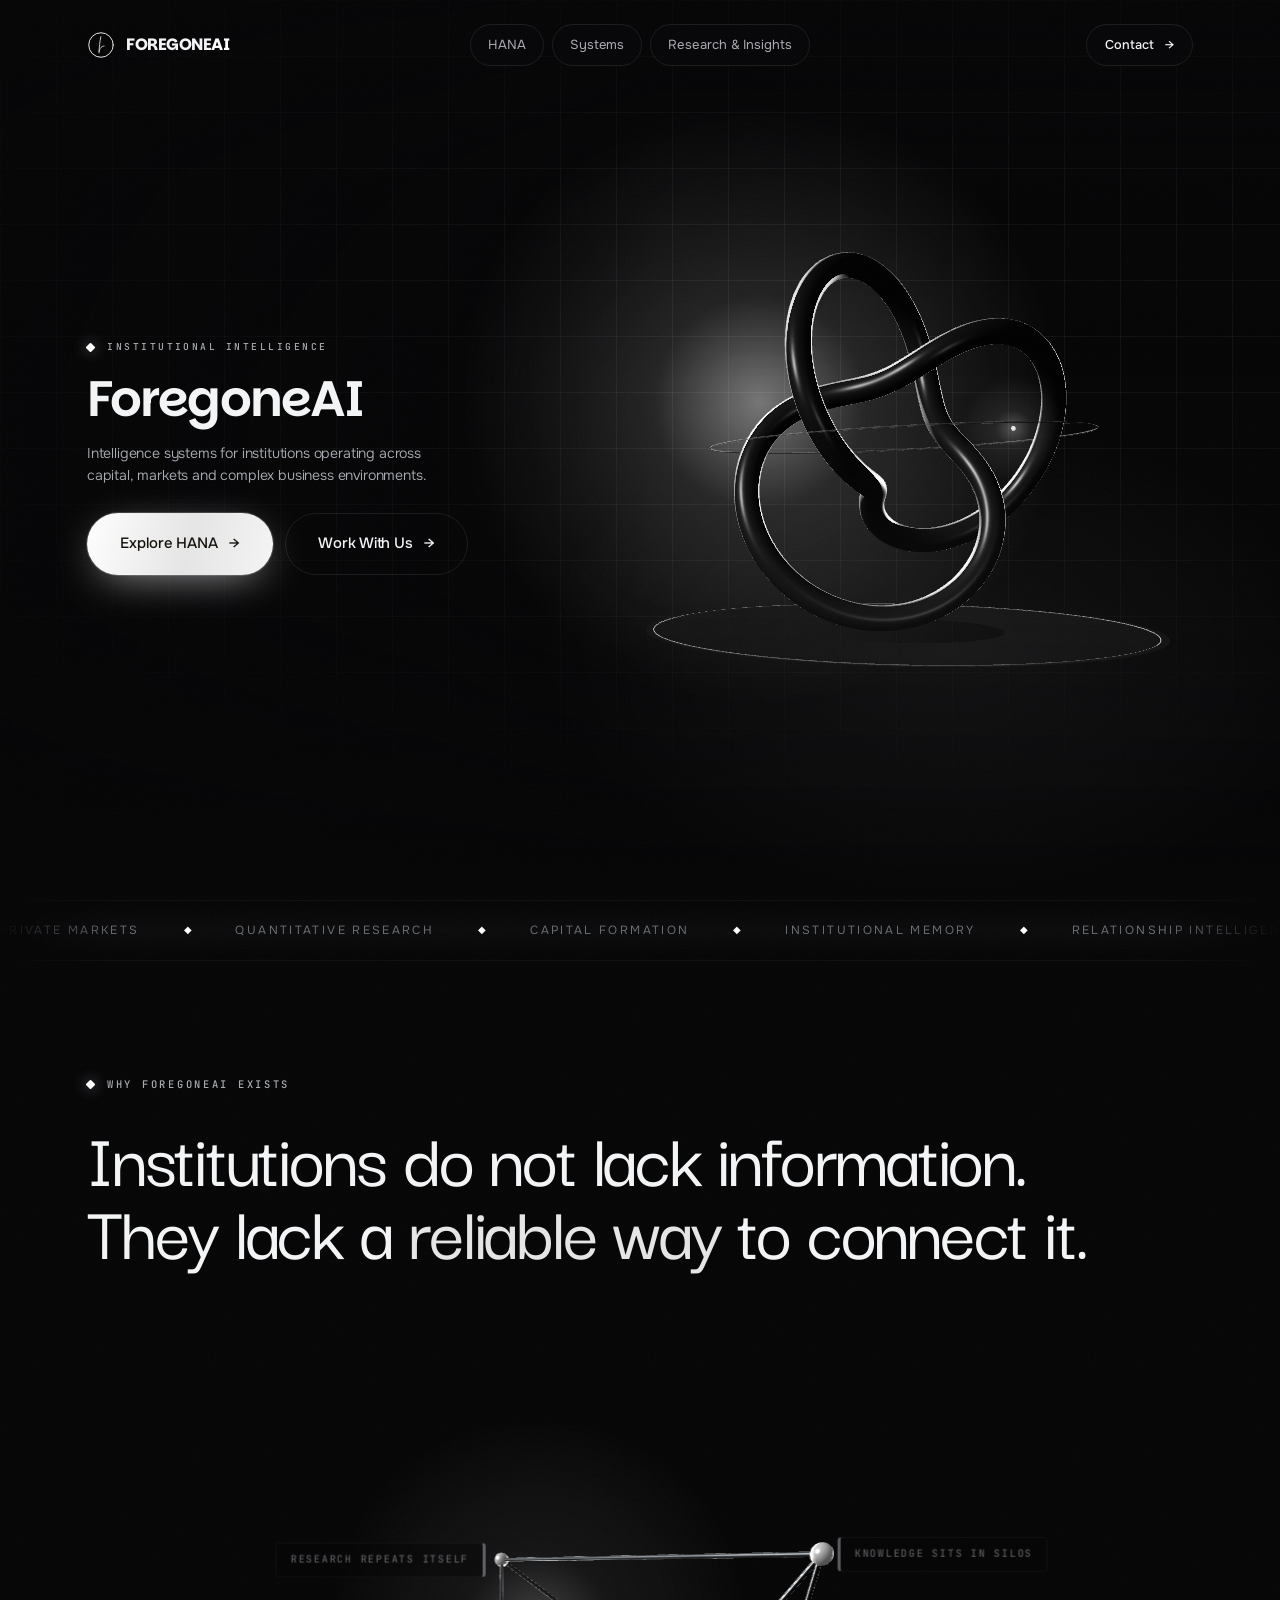
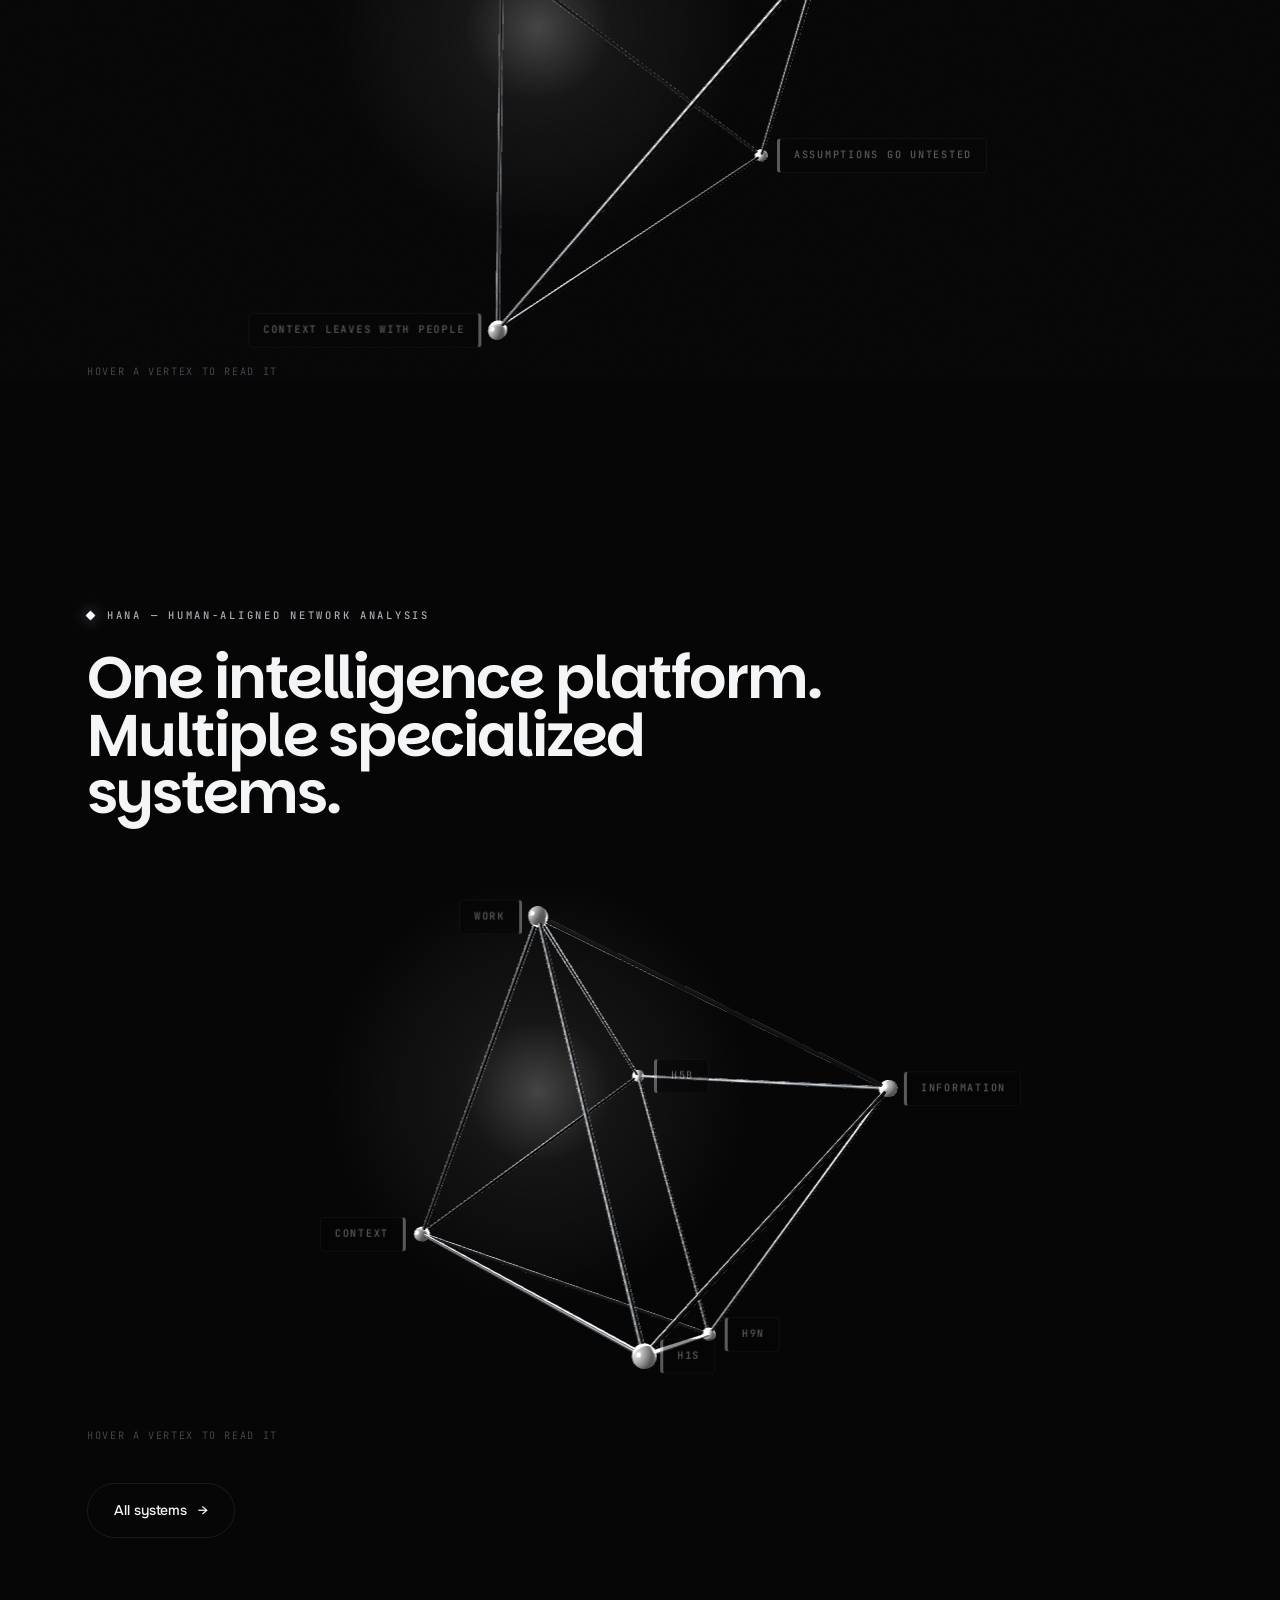
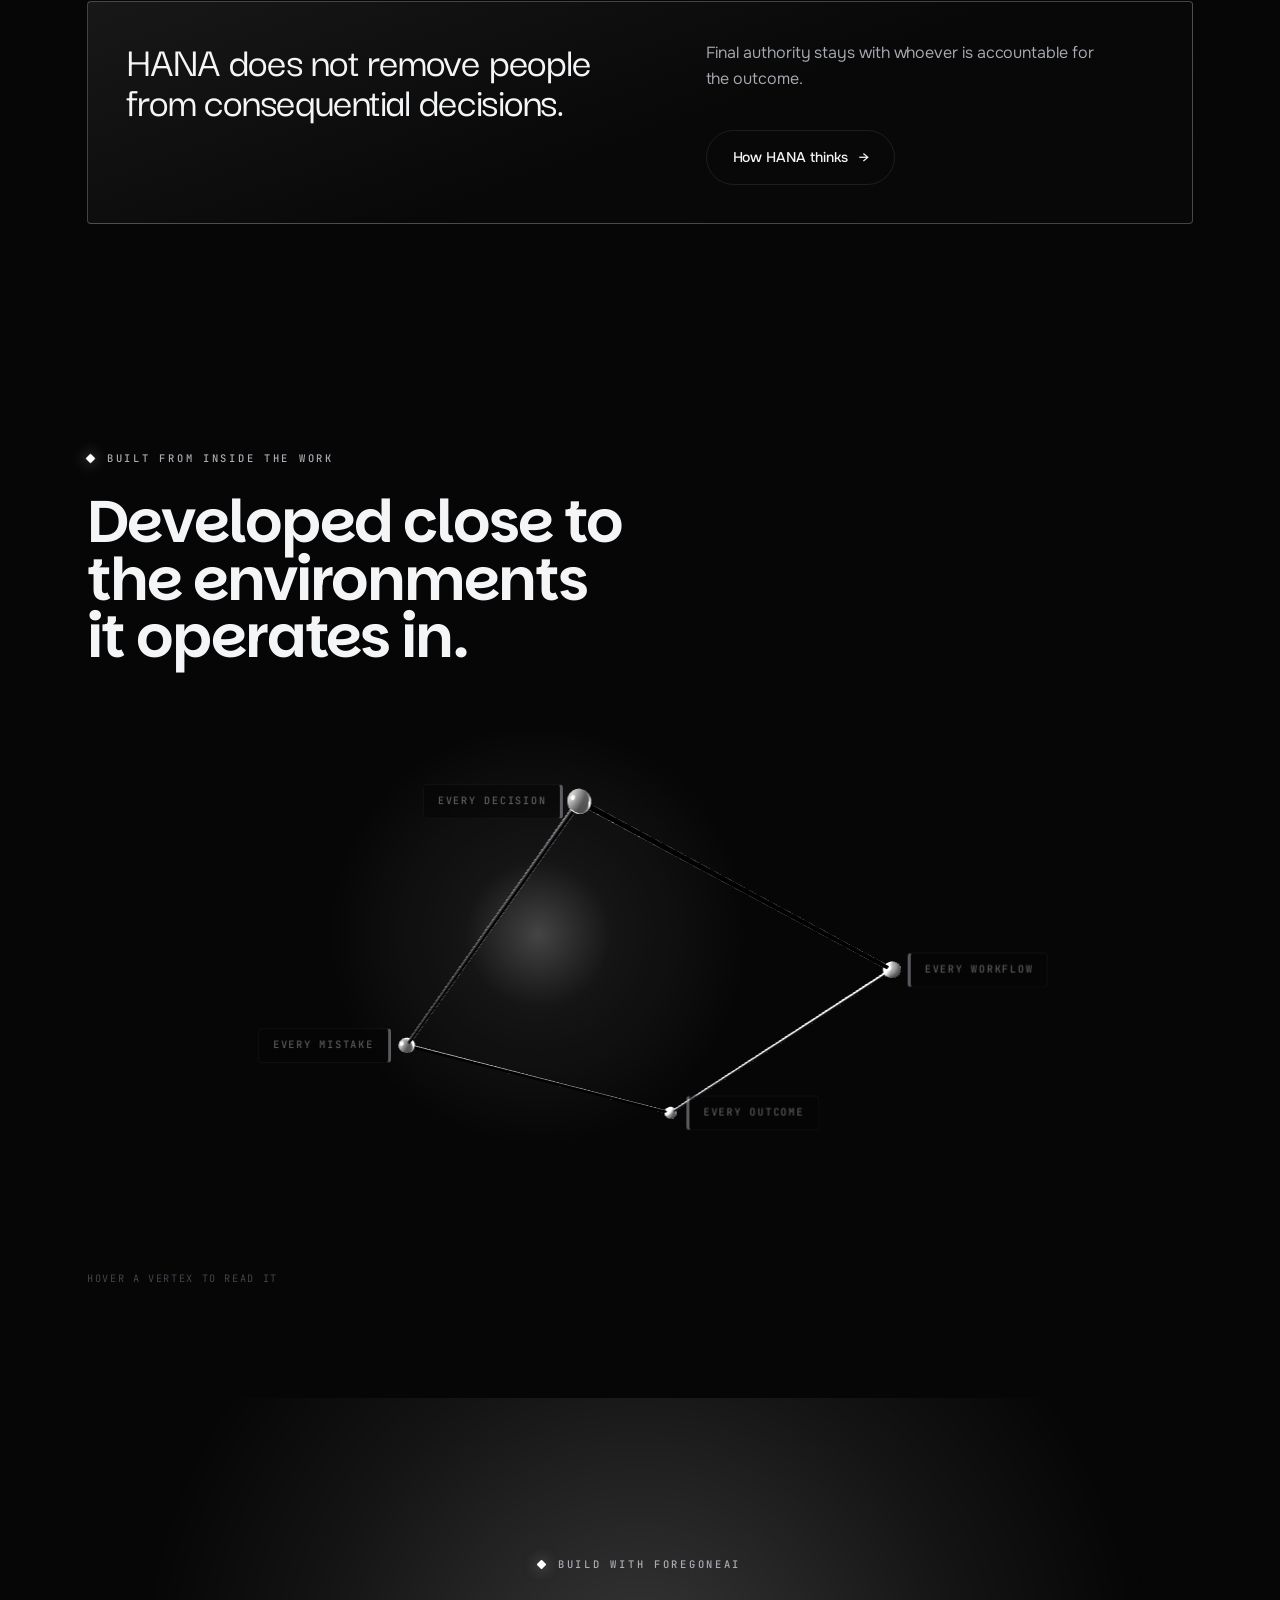
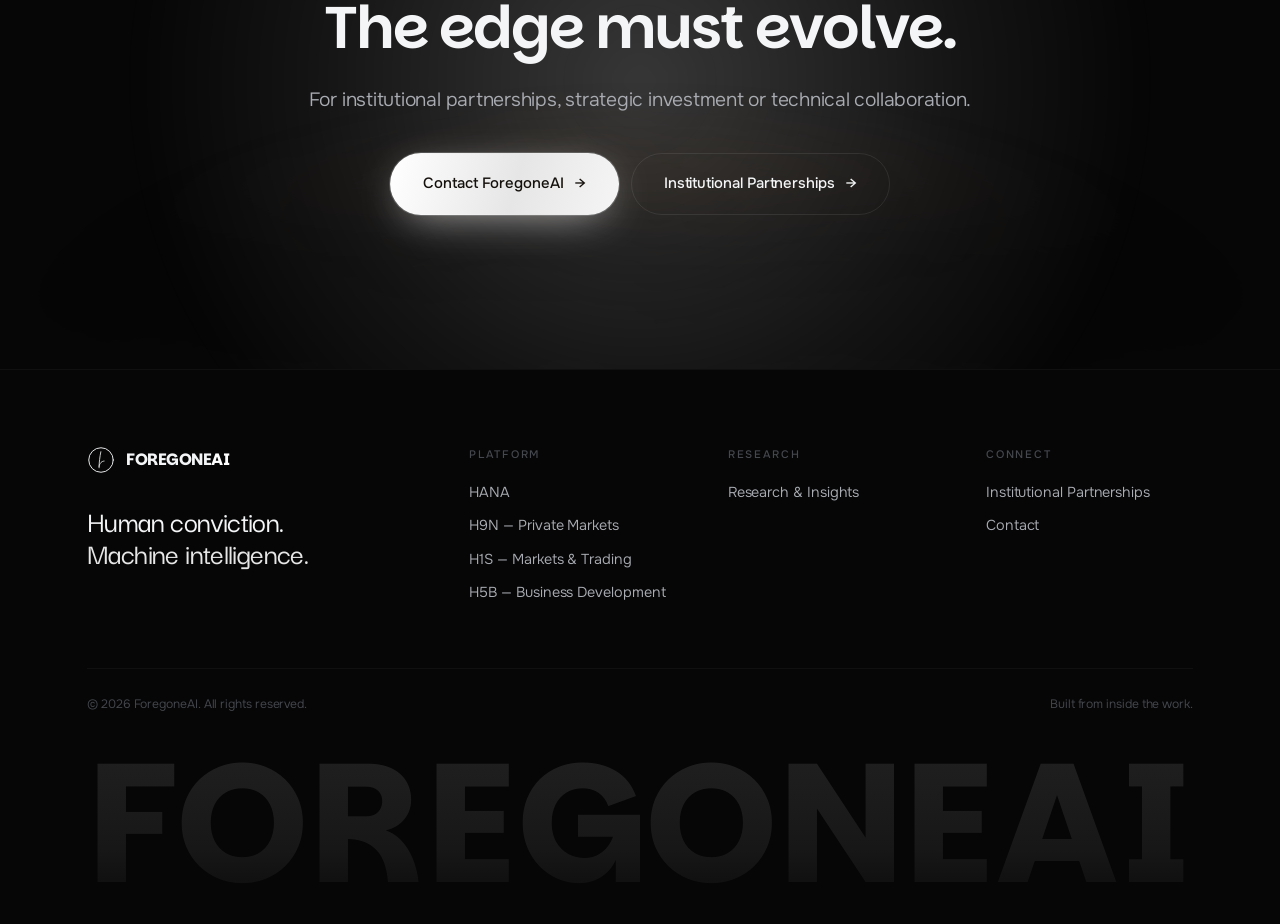
==== commit c379844c: "Add files via upload" ====
--- a/site/index.html
+++ b/site/index.html
@@ -27,7 +27,7 @@
 
 <header class="nav">
   <div class="wrap nav__in">
-    <a class="brand" href="index.html" aria-label="ForegoneAI &mdash; home">
+    <a class="brand" href="./" aria-label="ForegoneAI &mdash; home">
       <svg class="brand__mark" viewBox="0 0 48 48" fill="none" stroke="currentColor"
            stroke-linecap="round" stroke-linejoin="round" aria-hidden="true">
         <circle cx="24" cy="24" r="21" stroke-width="1.61"/>
@@ -38,13 +38,13 @@
     </a>
     <nav aria-label="Primary">
       <ul class="nav__links">
-        <li><a href="hana.html">HANA</a></li>
-        <li><a href="systems.html">Systems</a></li>
-        <li><a href="research.html">Research &amp; Insights</a></li>
+        <li><a href="hana/">HANA</a></li>
+        <li><a href="systems/">Systems</a></li>
+        <li><a href="research/">Research &amp; Insights</a></li>
       </ul>
     </nav>
     <div class="nav__cta">
-      <a class="btn btn--sm" href="contact.html">Contact <span class="arw" aria-hidden="true">&rarr;</span></a>
+      <a class="btn btn--sm" href="contact/">Contact <span class="arw" aria-hidden="true">&rarr;</span></a>
       <button class="burger" aria-label="Open menu" aria-expanded="false" aria-controls="drawer">
         <span></span><span></span>
       </button>
@@ -55,16 +55,16 @@
 <div class="drawer" id="drawer" aria-hidden="true">
   <nav aria-label="Mobile">
     <ul class="drawer__links">
-      <li><a href="index.html"><i>01</i> Home</a></li>
-      <li><a href="hana.html"><i>02</i> HANA</a></li>
-      <li><a href="systems.html"><i>03</i> Systems</a></li>
-      <li><a href="research.html"><i>04</i> Research &amp; Insights</a></li>
-      <li><a href="contact.html"><i>05</i> Contact</a></li>
+      <li><a href="./"><i>01</i> Home</a></li>
+      <li><a href="hana/"><i>02</i> HANA</a></li>
+      <li><a href="systems/"><i>03</i> Systems</a></li>
+      <li><a href="research/"><i>04</i> Research &amp; Insights</a></li>
+      <li><a href="contact/"><i>05</i> Contact</a></li>
     </ul>
   </nav>
   <div class="drawer__foot">
     <span>Human conviction. Machine intelligence.</span>
-    <a href="contact.html" class="tlink">Start a conversation <span class="arw">&rarr;</span></a>
+    <a href="contact/" class="tlink">Start a conversation <span class="arw">&rarr;</span></a>
   </div>
 </div>
 
@@ -87,8 +87,8 @@
           and complex business environments.
         </p>
         <div class="btn-row" data-rv data-rv-delay="0.55">
-          <a class="btn btn--primary btn--lg" href="hana.html">Explore HANA <span class="arw" aria-hidden="true">&rarr;</span></a>
-          <a class="btn btn--lg" href="contact.html">Work With Us <span class="arw" aria-hidden="true">&rarr;</span></a>
+          <a class="btn btn--primary btn--lg" href="hana/">Explore HANA <span class="arw" aria-hidden="true">&rarr;</span></a>
+          <a class="btn btn--lg" href="contact/">Work With Us <span class="arw" aria-hidden="true">&rarr;</span></a>
         </div>
       </div>
 
@@ -179,15 +179,15 @@
           <p class="cstl__node-b">Research, follow-ups and approvals, evidence attached.</p>
         </li>
         <li data-k="System &mdash; H9N">
-          <a class="cstl__node" href="systems.html#h9n"><span class="cstl__node-t">H9N</span></a>
+          <a class="cstl__node" href="systems/#h9n"><span class="cstl__node-t">H9N</span></a>
           <p class="cstl__node-b">Private Markets Intelligence &mdash; sourcing, underwriting, diligence and relationship mapping.</p>
         </li>
         <li data-k="System &mdash; H1S">
-          <a class="cstl__node" href="systems.html#h1s"><span class="cstl__node-t">H1S</span></a>
+          <a class="cstl__node" href="systems/#h1s"><span class="cstl__node-t">H1S</span></a>
           <p class="cstl__node-b">Market &amp; Trading Intelligence &mdash; market data, quantitative research, model governance, execution.</p>
         </li>
         <li data-k="System &mdash; H5B">
-          <a class="cstl__node" href="systems.html#h5b"><span class="cstl__node-t">H5B</span></a>
+          <a class="cstl__node" href="systems/#h5b"><span class="cstl__node-t">H5B</span></a>
           <p class="cstl__node-b">Business Development Intelligence &mdash; prospect research, relationship context, pipeline and sales.</p>
         </li>
       </ul>
@@ -195,7 +195,7 @@
       <p class="cstl__hint">Hover a vertex to read it</p>
     </div>
 
-    <div class="btn-row" data-rv><a class="btn" href="systems.html">All systems <span class="arw" aria-hidden="true">&rarr;</span></a></div>
+    <div class="btn-row" data-rv><a class="btn" href="systems/">All systems <span class="arw" aria-hidden="true">&rarr;</span></a></div>
 
     <div class="panel panel--amber mt-l" data-rv>
       <div class="split split--wide-l split--top">
@@ -204,7 +204,7 @@
         </p>
         <div>
           <p class="body-lg">Final authority stays with whoever is accountable for the outcome.</p>
-          <div class="btn-row"><a class="btn" href="hana.html">How HANA thinks <span class="arw" aria-hidden="true">&rarr;</span></a></div>
+          <div class="btn-row"><a class="btn" href="hana/">How HANA thinks <span class="arw" aria-hidden="true">&rarr;</span></a></div>
         </div>
       </div>
     </div>
@@ -254,8 +254,8 @@
     <h2 class="d2" data-rv>The edge must evolve.</h2>
     <p class="lede mt-m" data-rv data-rv-delay="0.1">For institutional partnerships, strategic investment or technical collaboration.</p>
     <div class="btn-row" data-rv data-rv-delay="0.18">
-      <a class="btn btn--primary btn--lg" href="contact.html">Contact ForegoneAI <span class="arw" aria-hidden="true">&rarr;</span></a>
-      <a class="btn btn--lg" href="contact.html#partnership">Institutional Partnerships <span class="arw" aria-hidden="true">&rarr;</span></a>
+      <a class="btn btn--primary btn--lg" href="contact/">Contact ForegoneAI <span class="arw" aria-hidden="true">&rarr;</span></a>
+      <a class="btn btn--lg" href="contact/#partnership">Institutional Partnerships <span class="arw" aria-hidden="true">&rarr;</span></a>
     </div>
   </div>
 </section>
@@ -266,7 +266,7 @@
   <div class="wrap">
     <div class="foot__grid">
       <div>
-        <a class="brand" href="index.html">
+        <a class="brand" href="./">
           <svg class="brand__mark" viewBox="0 0 48 48" fill="none" stroke="currentColor"
                stroke-linecap="round" stroke-linejoin="round" aria-hidden="true">
             <circle cx="24" cy="24" r="21" stroke-width="1.61"/>
@@ -280,23 +280,23 @@
       <div>
         <h4>Platform</h4>
         <ul>
-          <li><a href="hana.html">HANA</a></li>
-          <li><a href="systems.html#h9n">H9N &mdash; Private Markets</a></li>
-          <li><a href="systems.html#h1s">H1S &mdash; Markets &amp; Trading</a></li>
-          <li><a href="systems.html#h5b">H5B &mdash; Business Development</a></li>
+          <li><a href="hana/">HANA</a></li>
+          <li><a href="systems/#h9n">H9N &mdash; Private Markets</a></li>
+          <li><a href="systems/#h1s">H1S &mdash; Markets &amp; Trading</a></li>
+          <li><a href="systems/#h5b">H5B &mdash; Business Development</a></li>
         </ul>
       </div>
       <div>
         <h4>Research</h4>
         <ul>
-          <li><a href="research.html">Research &amp; Insights</a></li>
+          <li><a href="research/">Research &amp; Insights</a></li>
         </ul>
       </div>
       <div>
         <h4>Connect</h4>
         <ul>
-          <li><a href="contact.html#partnership">Institutional Partnerships</a></li>
-          <li><a href="contact.html">Contact</a></li>
+          <li><a href="contact/#partnership">Institutional Partnerships</a></li>
+          <li><a href="contact/">Contact</a></li>
         </ul>
       </div>
     </div>
--- a/site/assets/css/main.css
+++ b/site/assets/css/main.css
@@ -1717,3 +1717,37 @@
   .rv-line > span { transform: none !important; }
   .grain { animation: none; }
 }
+
+
+/* ==========================================================================
+   Touch
+   Pointer targets sized for a fingertip. On a mouse a 18px-tall footer link is
+   a fine target; on a phone it is a miss waiting to happen, so the links that
+   sit in tight lists get real vertical room rather than a bigger font.
+   ========================================================================== */
+@media (hover: none) and (pointer: coarse) {
+  .foot__links a,
+  .foot__col a,
+  .foot a,
+  .tlink,
+  .deets a {
+    display: inline-flex;
+    align-items: center;
+    min-height: 44px;
+  }
+  .brand { min-height: 44px; }
+  .filter { min-height: 44px; }
+  .cstl__node { min-height: 44px; display: flex; align-items: center; }
+  .drawer__links a { min-height: 52px; display: flex; align-items: center; }
+}
+
+/* the hero's own breathing room on a phone: the copy sits high so the form
+   below it has somewhere to stand */
+@media (max-width: 760px) {
+  .hero--stage { padding-top: calc(var(--nav-h) + 8px); align-items: start; }
+  .stage { padding-block: clamp(18px, 4vh, 34px) 0; }
+  .stage__copy { padding-top: clamp(8px, 3vh, 28px); }
+  .stage__copy .d1 { font-size: clamp(2rem, 8.4vw, 2.7rem); }
+  .stage__copy .lede { font-size: clamp(.9rem, 3.6vw, 1rem); max-width: 34ch; }
+  .btn-row .btn { width: 100%; justify-content: space-between; }
+}
